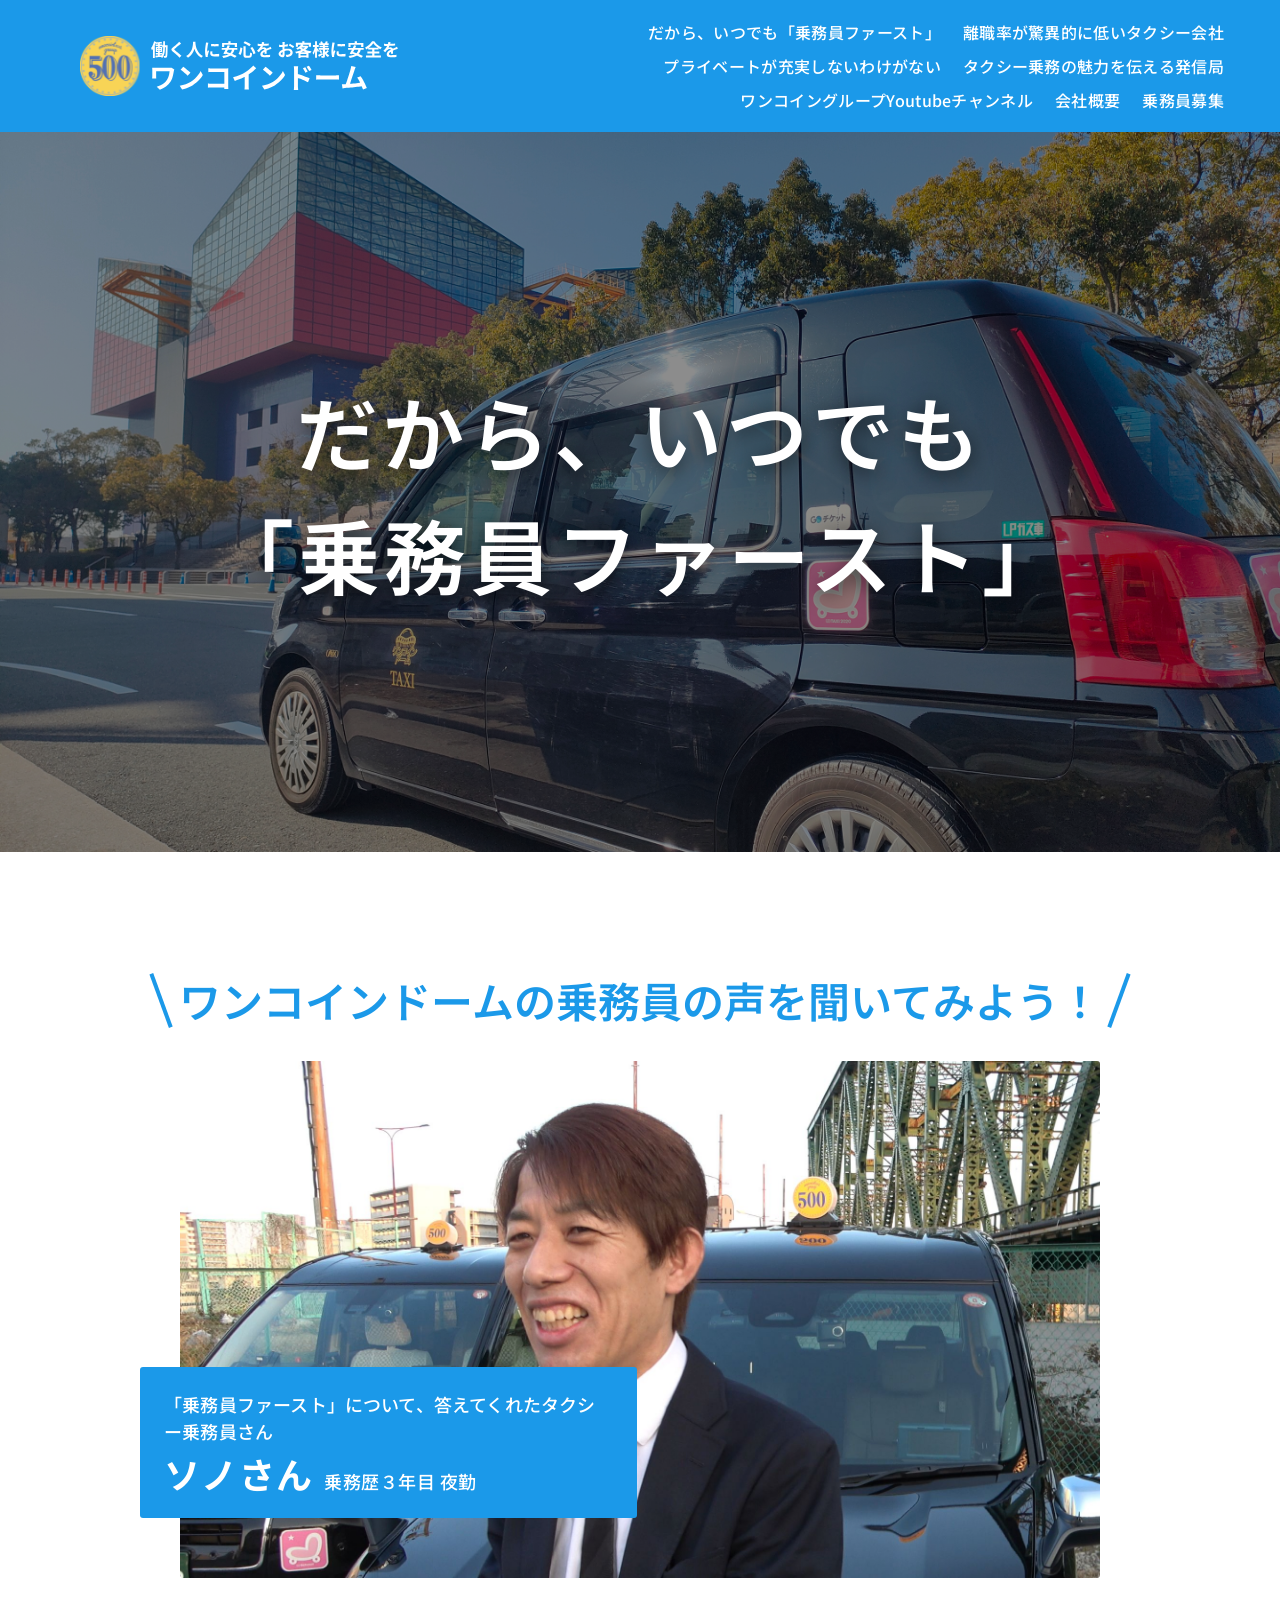
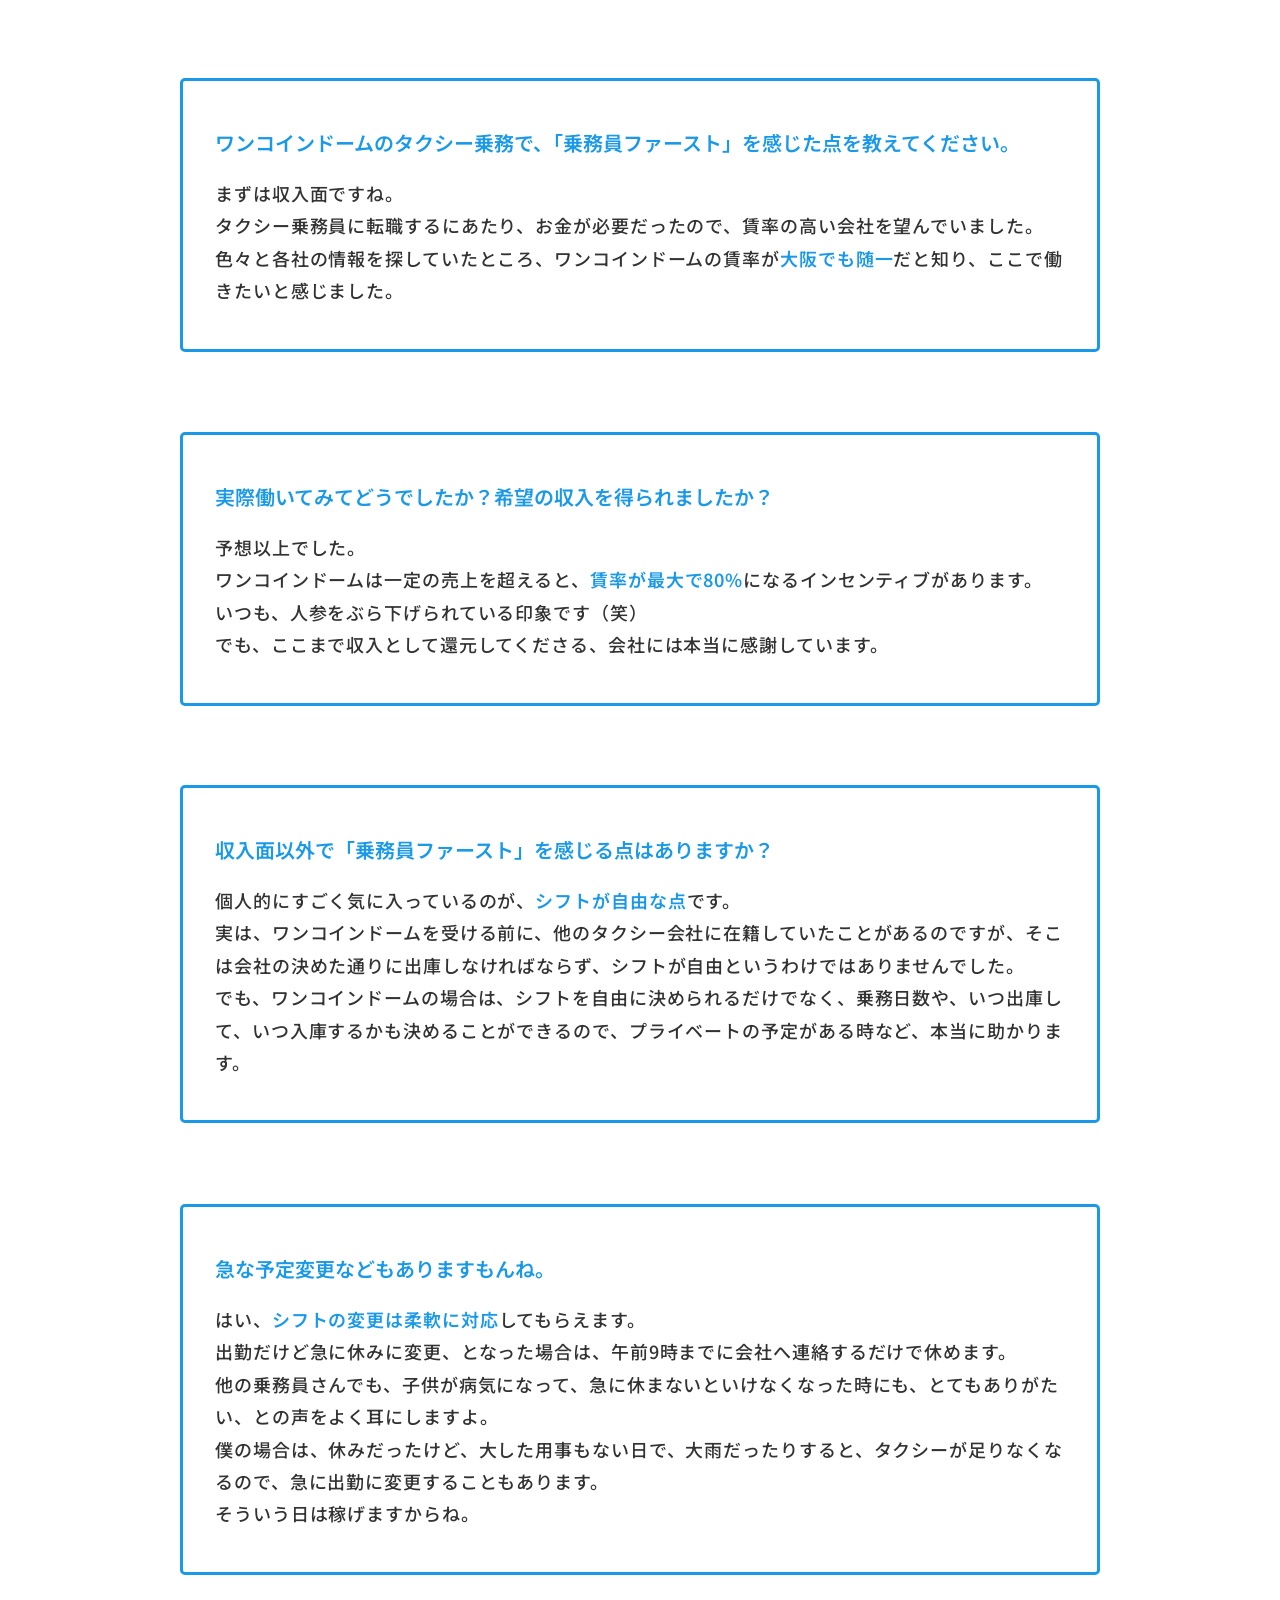
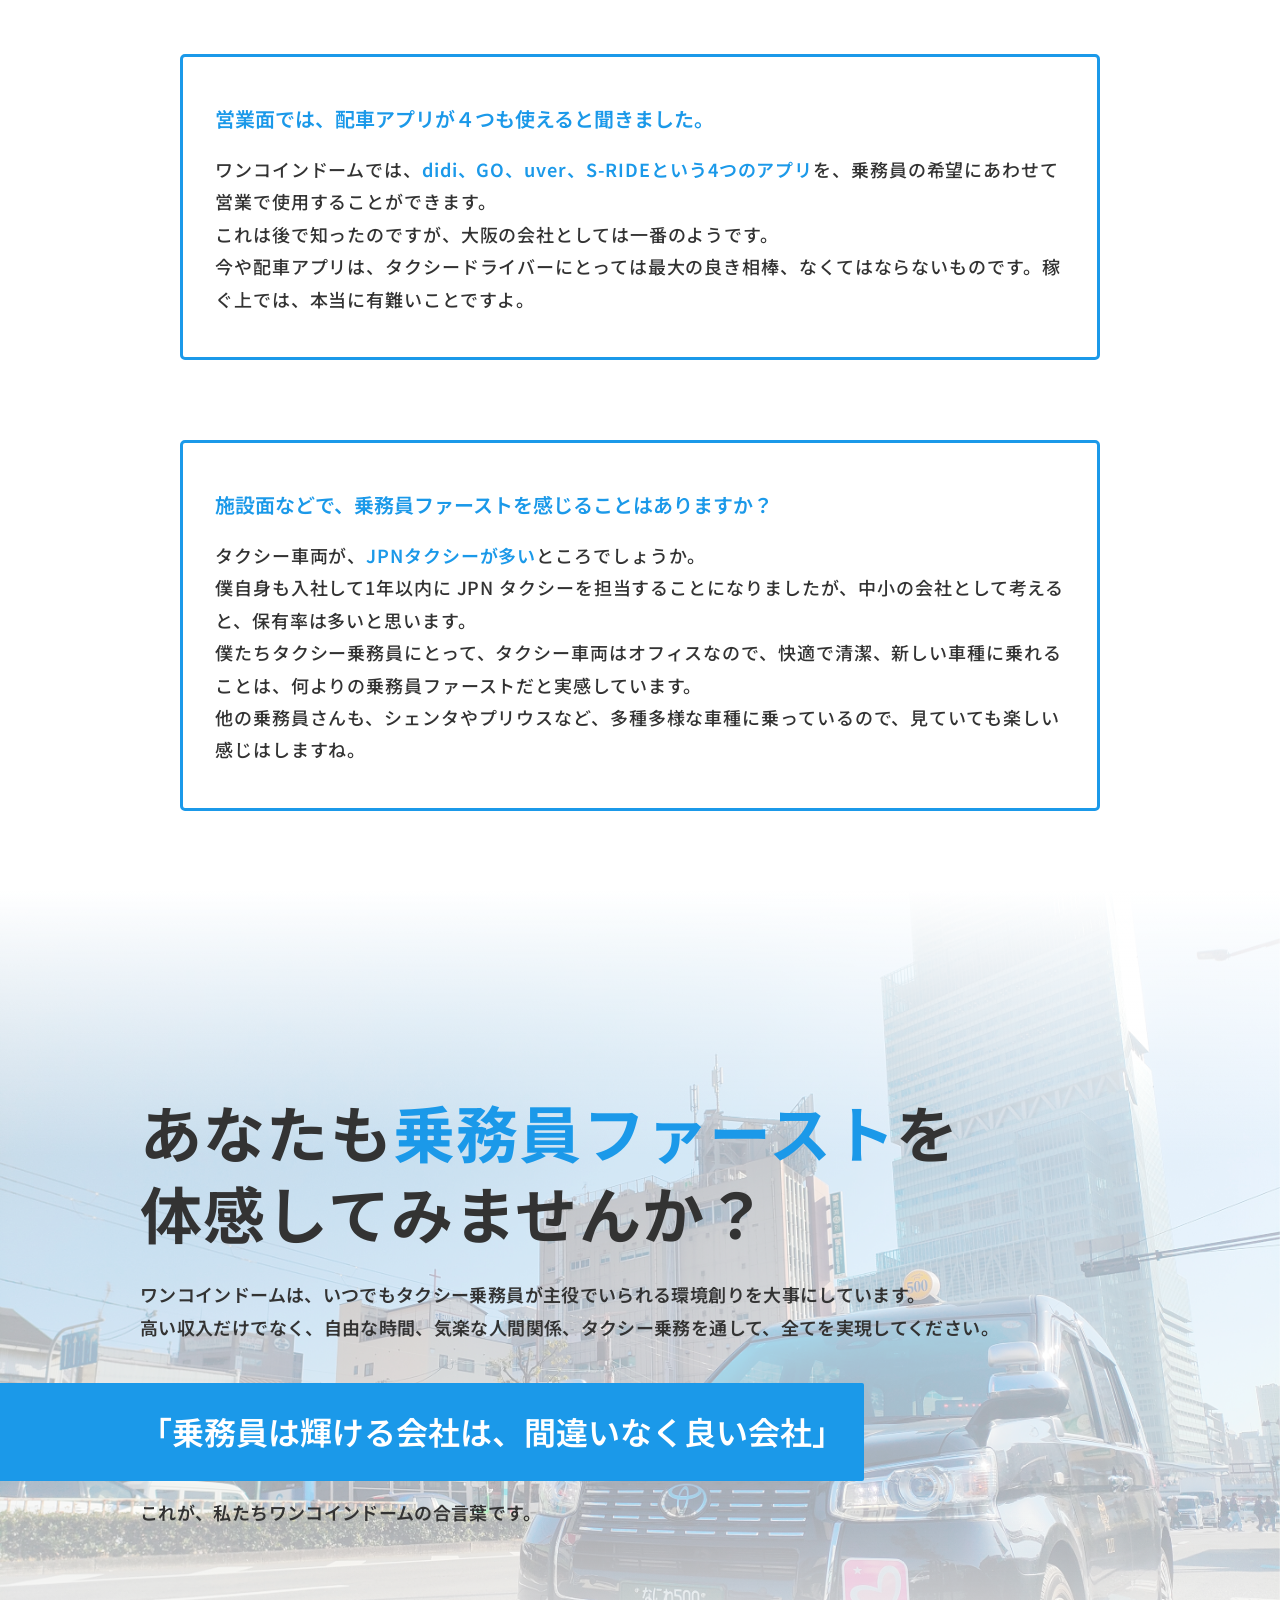
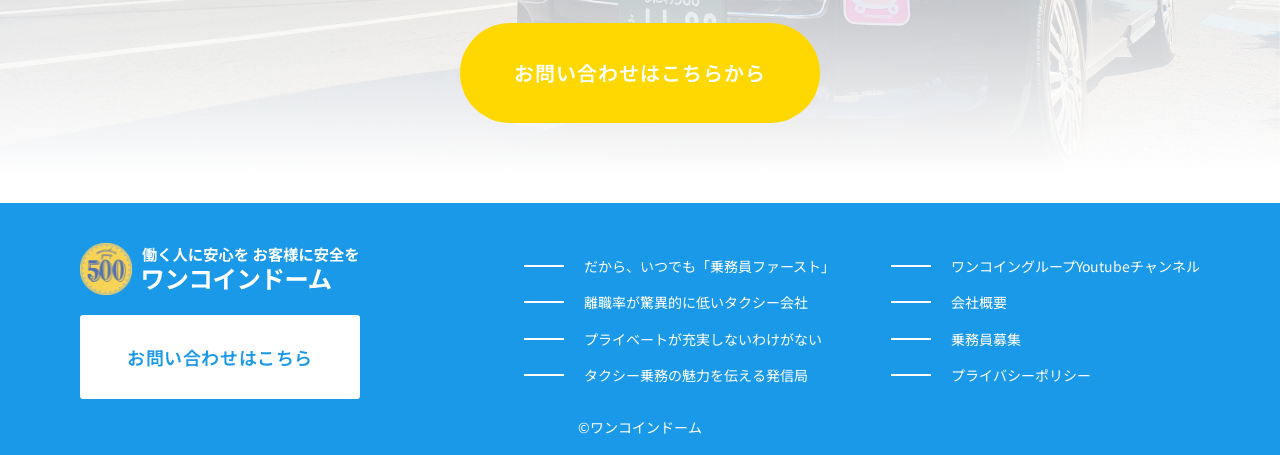
==== crewfirst.html @ e656dd5d "init" ====
<!DOCTYPE html>
<html lang="ja">

<head>
    <meta charset="UTF-8">
    <meta name="viewport" content="width=device-width, initial-scale=1.0, viewport-fit=cover">
    <!-- 説明文（SEO） -->
    <meta name="description" content="ワンコインドームで働くタクシー乗務員のリアルな声を紹介。収入、シフトの自由度、配車アプリ、車両環境など『乗務員ファースト』を実感した体験談を掲載しています。">
    <!-- SNS共有用 meta -->
    <meta property="og:site_name" content="ワンコインドーム株式会社">
    <meta property="og:type" content="website">
    <meta property="og:title" content="だから、いつでも乗務員ファースト｜タクシー乗務員の声｜ワンコインドーム">
    <meta property="og:description" content="ワンコインドームで働くタクシー乗務員のリアルな声を紹介。収入、シフト、配車アプリ、車両環境などの体験談を掲載。">
    <meta property="og:url" content="https://www.onecoin-dome.co.jp/crewfirst/">
    <meta property="og:image" content="https://www.onecoin-dome.co.jp/ogp/crewfirst.jpg">
    <meta property="og:image:width" content="1200">
    <meta property="og:image:height" content="630">
    <meta property="og:locale" content="ja_JP">
    <!-- Twitter -->
    <meta name="twitter:card" content="summary_large_image">
    <meta name="twitter:title" content="だから、いつでも乗務員ファースト｜タクシー乗務員の声｜ワンコインドーム">
    <meta name="twitter:description" content="ワンコインドームで働くタクシー乗務員のリアルな声を紹介。収入、シフト、配車アプリ、車両環境などの体験談を掲載。">
    <meta name="twitter:image" content="https://www.onecoin-dome.co.jp/ogp/crewfirst.jpg">
    <!-- アドレスバー -->
    <meta name="theme-color" content="#1B99E9">
    <!-- タイトル -->
    <title>だから、いつでも乗務員ファースト｜タクシー乗務員の声｜ワンコインドーム</title>
    <!-- 正規URL -->
    <link rel="canonical" href="https://www.onecoin-dome.co.jp/crewfirst/">
    <!-- Googleフォント -->
    <link rel="preconnect" href="https://fonts.googleapis.com">
    <link rel="preconnect" href="https://fonts.gstatic.com" crossorigin>
    <link href="https://fonts.googleapis.com/css2?family=Noto+Sans+JP:wght@100..900&display=swap" rel="stylesheet">
    <!-- favicon -->
    <link rel="icon" href="/favicon.ico" sizes="any">
    <link rel="icon" type="image/png" sizes="32x32" href="/img/icon/favicon-32x32.png">
    <link rel="icon" type="image/png" sizes="16x16" href="/img/icon/favicon-16x16.png">
    <!-- Apple -->
    <link rel="apple-touch-icon" sizes="180x180" href="/img/icon/apple-touch-icon.png">
    <!-- CSS -->
    <link rel="stylesheet" href="css/destyle.min.css">
    <link rel="stylesheet" href="css/common.css">
    <link rel="stylesheet" href="css/menu.css">
    <link rel="stylesheet" href="css/header.css">
    <link rel="stylesheet" href="css/header_pc.css">
    <link rel="stylesheet" href="css/footer.css">
    <link rel="stylesheet" href="css/footer_pc.css">
    <link rel="stylesheet" href="css/crew_bg.css">
    <link rel="stylesheet" href="css/interview.css">
    <link rel="stylesheet" href="css/interview_pc.css">
</head>

<body>
    <header>
        <div id="header-top">
            <a href="index.html" class="header__brand">
                <img src="img/1coin_logo.svg" alt="ワンコインドーム">
            </a>
            <div class="openbtn"><span></span><span></span><span></span></div>
            <nav id="g-nav" aria-label="グローバルナビゲーション">
                <div id="g-nav-list">
                    <ul>
                        <li><a href="crewfirst.html">だから、いつでも「乗務員ファースト」</a></li>
                        <li><a href="strength.html">離職率が驚異的に低いタクシー会社</a></li>
                        <li><a href="workstyle.html">プライベートが充実しないわけがない</a></li>
                        <li><a href="media.html">タクシー乗務の魅力を伝える発信局</a></li>
                        <li><a href="https://www.youtube.com/@onecointaxi500">ワンコイングループYoutubeチャンネル</a></li>
                        <li><a href="https://1cointaxi.com/company">会社概要</a></li>
                        <li><a href="https://1cointaxi.com/contact">乗務員募集</a></li>
                    </ul>
                </div>
            </nav>
        </div>
    </header>
    <main>
        <div class="hero">
            <h1>だから、いつでも<br>「乗務員ファースト」</h1>
        </div>
        <section class="voice">
            <div class="voice_inner js-reveal-title">
                <h2 class="voice_title">ワンコインドームの乗務員の声を聞いてみよう！</h2>
            </div>
            <div class="voice_card js-reveal-card">
                <div class="voice_image">
                    <img src="img/interview/voice_crewfirst.jpg" alt="ワンコインドームで働くタクシー乗務員のインタビュー写真">
                    <div class="voice_profile">
                        <p class="voice_profile_lead">「乗務員ファースト」について、答えてくれたタクシー乗務員さん</p>
                        <p class="voice_profile_name">
                            <strong>ソノさん</strong>
                            <span>乗務歴３年目 夜勤</span>
                        </p>
                    </div>
                </div>
            </div>
        </section>
        <section class="voice_qa js-stagger">
            <article class="voice_qa_item">
                <h3 class="voice_qa_question">ワンコインドームのタクシー乗務で、「乗務員ファースト」を感じた点を教えてください。</h3>
                <p>まずは収入面ですね。<br>
                    タクシー乗務員に転職するにあたり、お金が必要だったので、賃率の高い会社を望んでいました。<br>
                    色々と各社の情報を探していたところ、ワンコインドームの賃率が<span>大阪でも随一</span>だと知り、ここで働きたいと感じました。</p>
            </article>
            <article class="voice_qa_item">
                <h3 class="voice_qa_question">実際働いてみてどうでしたか？希望の収入を得られましたか？</h3>
                <p>予想以上でした。<br>
                    ワンコインドームは一定の売上を超えると、<span>賃率が最大で80%</span>になるインセンティブがあります。<br>
                    いつも、人参をぶら下げられている印象です（笑）<br>
                    でも、ここまで収入として還元してくださる、会社には本当に感謝しています。</p>
            </article>
            <article class="voice_qa_item">
                <h3 class="voice_qa_question">収入面以外で「乗務員ファースト」を感じる点はありますか？</h3>
                <p>個人的にすごく気に入っているのが、<span>シフトが自由な点</span>です。<br>
                    実は、ワンコインドームを受ける前に、他のタクシー会社に在籍していたことがあるのですが、そこは会社の決めた通りに出庫しなければならず、シフトが自由というわけではありませんでした。<br>
                    でも、ワンコインドームの場合は、シフトを自由に決められるだけでなく、乗務日数や、いつ出庫して、いつ入庫するかも決めることができるので、プライベートの予定がある時など、本当に助かります。</p>
            </article>
            <article class="voice_qa_item">
                <h3 class="voice_qa_question">急な予定変更などもありますもんね。</h3>
                <p>はい、<span>シフトの変更は柔軟に対応</span>してもらえます。<br>
                    出勤だけど急に休みに変更、となった場合は、午前9時までに会社へ連絡するだけで休めます。<br>
                    他の乗務員さんでも、子供が病気になって、急に休まないといけなくなった時にも、とてもありがたい、との声をよく耳にしますよ。<br>
                    僕の場合は、休みだったけど、大した用事もない日で、大雨だったりすると、タクシーが足りなくなるので、急に出勤に変更することもあります。<br>
                    そういう日は稼げますからね。</p>
            </article>
            <article class="voice_qa_item">
                <h3 class="voice_qa_question">営業面では、配車アプリが４つも使えると聞きました。</h3>
                <p>ワンコインドームでは、<span>didi、GO、uver、S-RIDEという4つのアプリ</span>を、乗務員の希望にあわせて営業で使用することができます。<br>
                    これは後で知ったのですが、大阪の会社としては一番のようです。<br>
                    今や配車アプリは、タクシードライバーにとっては最大の良き相棒、なくてはならないものです。稼ぐ上では、本当に有難いことですよ。</p>
            </article>
            <article class="voice_qa_item">
                <h3 class="voice_qa_question">施設面などで、乗務員ファーストを感じることはありますか？</h3>
                <p>タクシー車両が、<span>JPNタクシーが多い</span>ところでしょうか。<br>
                    僕自身も入社して1年以内に JPN タクシーを担当することになりましたが、中小の会社として考えると、保有率は多いと思います。<br>
                    僕たちタクシー乗務員にとって、タクシー車両はオフィスなので、快適で清潔、新しい車種に乗れることは、何よりの乗務員ファーストだと実感しています。<br>
                    他の乗務員さんも、シェンタやプリウスなど、多種多様な車種に乗っているので、見ていても楽しい感じはしますね。</p>
            </article>
        </section>
        <section class="cta js-cta">
            <div class="cta_inner">
                <h2 class="cta_kicker js-cta-kicker">
                    あなたも<span>乗務員ファースト</span>を<br>
                    体感してみませんか？</h2>
                <p class="cta_text js-cta-text">
                    ワンコインドームは、いつでもタクシー乗務員が主役でいられる環境創りを大事にしています。<br>
                    高い収入だけでなく、自由な時間、気楽な人間関係、タクシー乗務を通して、全てを実現してください。
                </p>
                <p class="cta_bar js-cta-bar">
                    <span>「乗務員は輝ける会社は、間違いなく良い会社」</span>
                </p>
                <p class="cta_note js-cta-note">
                    これが、私たちワンコインドームの合言葉です。
                </p>
                <div class="cta_btn-wrap js-cta-btn">
                    <a class="btn btn--primary" href="https://1cointaxi.com/contact/">お問い合わせはこちらから</a>
                </div>
            </div>
        </section>
    </main>
    <footer class="footer">
        <div class="footer_inner">
            <div class="footer_left">
                <a href="index.html" class="footer__brand">
                    <img src="img/1coin_logo.svg" alt="ワンコインドーム">
                </a>
                <a class="footer_btn" href="https://1cointaxi.com/contact">お問い合わせはこちら</a>
            </div>
            <nav class="footer_nav" aria-label="フッターナビゲーション">
                <ul class="footer_list_1">
                    <li><a href="crewfirst.html">だから、いつでも「乗務員ファースト」</a></li>
                    <li><a href="strength.html">離職率が驚異的に低いタクシー会社</a></li>
                    <li><a href="workstyle.html">プライベートが充実しないわけがない</a></li>
                    <li><a href="media.html">タクシー乗務の魅力を伝える発信局</a></li>
                </ul>
                <ul class="footer_list_2">
                    <li><a href="https://www.youtube.com/@onecointaxi500">ワンコイングループYoutubeチャンネル</a></li>
                    <li><a href="https://1cointaxi.com/company">会社概要</a></li>
                    <li><a href="https://1cointaxi.com/contact">乗務員募集</a></li>
                    <li><a href="https://1cointaxi.com/privacy-policy">プライバシーポリシー</a></li>
                </ul>
            </nav>
        </div>
        <p class="footer_bottom">©ワンコインドーム</p>
    </footer>
    <!-- jQuery -->
    <script src="https://code.jquery.com/jquery-3.7.1.min.js" crossorigin="anonymous"></script>
    <!-- カスタムjs -->
    <script src="js/common.js"></script>
    <script src="js/event.js"></script>
    <!-- FAQ 構造化データ -->
    <script type="application/ld+json">
    {
    "@context": "https://schema.org",
    "@type": "FAQPage",
    "mainEntity": [
        {
        "@type": "Question",
        "name": "ワンコインドームのタクシー乗務で、「乗務員ファースト」を感じた点を教えてください。",
        "acceptedAnswer": {
            "@type": "Answer",
            "text": "まずは収入面ですね。\nタクシー乗務員に転職するにあたり、お金が必要だったので、賃率の高い会社を望んでいました。\n色々と各社の情報を探していたところ、ワンコインドームの賃率が大阪でも随一だと知り、ここで働きたいと感じました。"
        }
        },
        {
        "@type": "Question",
        "name": "実際働いてみてどうでしたか？希望の収入を得られましたか？",
        "acceptedAnswer": {
            "@type": "Answer",
            "text": "予想以上でした。\nワンコインドームは一定の売上を超えると、賃率が最大で80%になるインセンティブがあります。\nいつも、人参をぶら下げられている印象です（笑）。\nでも、ここまで収入として還元してくださる、会社には本当に感謝しています。"
        }
        },
        {
        "@type": "Question",
        "name": "収入面以外で「乗務員ファースト」を感じる点はありますか？",
        "acceptedAnswer": {
            "@type": "Answer",
            "text": "個人的にすごく気に入っているのが、シフトが自由な点です。\n実は、ワンコインドームを受ける前に、他のタクシー会社も面接を受けようと思ったのですが、そこはシフトが自由に決められず、会社の決めた通りの乗務をしなければなりませんでした。\nでも、ワンコインドームの場合は、シフトを自由に決められるだけでなく、乗務日数や、いつ出庫して、いつ入庫するかも決めることができるので、プライベートの予定がある時など、本当に助かります。"
        }
        },
        {
        "@type": "Question",
        "name": "急な予定変更などもありますもんね。",
        "acceptedAnswer": {
            "@type": "Answer",
            "text": "はい、シフトの変更は柔軟に対応してもらえます。\n出勤だけど急に休みに変更、となった場合は、午前9時までに会社へ連絡するだけで休めます。\n他の乗務員さんでも、子供が病気になって急に休まないといけなくなった時にも、とてもありがたい、との声をよく耳にしますよ。\n僕の場合は、休みだったけど大した用事もない日で、大雨だったりすると、タクシーが足りなくなるので、急に出勤に変更することもあります。\nそういう日は稼げますからね。"
        }
        },
        {
        "@type": "Question",
        "name": "営業面では、配車アプリが４つも使えると聞きました。",
        "acceptedAnswer": {
            "@type": "Answer",
            "text": "ワンコインドームでは、didi、GO、Uber、S-RIDEという4つのアプリを、乗務員の希望にあわせて営業で使用することができます。\nこれは後で知ったのですが、大阪の会社としては一番のようです。\n今や配車アプリは、タクシードライバーにとっては最大の良き相棒で、なくてはならないものです。\n稼ぐ上では、本当に有難いことですよ。"
        }
        },
        {
        "@type": "Question",
        "name": "施設面などで、乗務員ファーストを感じることはありますか？",
        "acceptedAnswer": {
            "@type": "Answer",
            "text": "タクシー車両が、JPNタクシーが多いところでしょうか。\n僕自身も入社して1年以内にJPNタクシーを担当することになりましたが、中小の会社として考えると、保有率は多いと思います。\n僕たちタクシー乗務員にとって、タクシー車両はオフィスなので、快適で清潔、新しい車種に乗れることは、何よりの乗務員ファーストだと実感しています。\n他の乗務員さんも、シエンタやプリウスなど、多種多様な車種に乗っているので、見ていても楽しい感じはしますね。"
        }
        }
    ]
    }
    </script>
</body>

</html>
---- css/destyle.min.css ----
/*! destyle.css v4.0.1 | MIT License | https://github.com/nicolas-cusan/destyle.min.css */
*,::before,::after{box-sizing:border-box;border-style:solid;border-width:0;min-width:0}html{line-height:1.15;-webkit-text-size-adjust:100%;-webkit-tap-highlight-color:transparent}body{margin:0}main{display:block}p,table,blockquote,address,pre,iframe,form,figure,dl{margin:0}h1,h2,h3,h4,h5,h6{font-size:inherit;font-weight:inherit;margin:0}ul,ol{margin:0;padding:0;list-style:none}dt{font-weight:700}dd{margin-left:0}hr{box-sizing:content-box;height:0;overflow:visible;border-top-width:1px;margin:0;clear:both;color:inherit}pre{font-family:monospace,monospace;font-size:inherit}address{font-style:inherit}a{background-color:transparent;text-decoration:none;color:inherit}abbr[title]{text-decoration:underline dotted}b,strong{font-weight:bolder}code,kbd,samp{font-family:monospace,monospace;font-size:inherit}small{font-size:80%}sub,sup{font-size:75%;line-height:0;position:relative;vertical-align:baseline}sub{bottom:-.25em}sup{top:-.5em}svg,img,embed,object,iframe{vertical-align:bottom}button,input,optgroup,select,textarea{-webkit-appearance:none;appearance:none;vertical-align:middle;color:inherit;font:inherit;background:transparent;padding:0;margin:0;border-radius:0;text-align:inherit;text-transform:inherit}button,[type="button"],[type="reset"],[type="submit"]{cursor:pointer}button:disabled,[type="button"]:disabled,[type="reset"]:disabled,[type="submit"]:disabled{cursor:default}:-moz-focusring{outline:auto}select:disabled{opacity:inherit}option{padding:0}fieldset{margin:0;padding:0;min-width:0}legend{padding:0}progress{vertical-align:baseline}textarea{overflow:auto}[type="number"]::-webkit-inner-spin-button,[type="number"]::-webkit-outer-spin-button{height:auto}[type="search"]{outline-offset:-2px}[type="search"]::-webkit-search-decoration{-webkit-appearance:none}::-webkit-file-upload-button{-webkit-appearance:button;font:inherit}[type="number"]{-moz-appearance:textfield}label[for]{cursor:pointer}details{display:block}summary{display:list-item}[contenteditable]:focus{outline:auto}table{border-color:inherit;border-collapse:collapse}caption{text-align:left}td,th{vertical-align:top;padding:0}th{text-align:left;font-weight:700}
---- css/common.css ----
html,body{font-size:62.5%;font-family:"Noto Sans JP",sans-serif;overflow-x:clip}:root{--header-h: 80px}body{padding-top:var(--header-h)}img{width:100%;max-width:100%;height:auto}.visuallyhidden{position:absolute;clip:rect(1px, 1px, 1px, 1px);-webkit-clip-path:inset(0px 0px 99.9% 99.9%);clip-path:inset(0px 0px 99.9% 99.9%);overflow:hidden;height:1px;width:1px;padding:0;border:0}
---- css/menu.css ----
html,body{font-size:62.5%;font-family:"Noto Sans JP",sans-serif;overflow-x:clip}:root{--header-h: 80px}body{padding-top:var(--header-h)}img{width:100%;max-width:100%;height:auto}.visuallyhidden{position:absolute;clip:rect(1px, 1px, 1px, 1px);-webkit-clip-path:inset(0px 0px 99.9% 99.9%);clip-path:inset(0px 0px 99.9% 99.9%);overflow:hidden;height:1px;width:1px;padding:0;border:0}@media(max-width: 767px){#g-nav{position:fixed;z-index:2000;top:0;right:0;width:100%;height:100vh;background:#1b99e9;transform:translateX(120%);transition:transform .6s ease;overflow-x:hidden}#g-nav.panelactive{transform:translateX(0)}#g-nav.panelactive #g-nav-list{position:fixed;z-index:999;width:100%;height:100vh;overflow:auto;-webkit-overflow-scrolling:touch}#g-nav ul{width:100%;position:absolute;z-index:999;top:50%;left:50%;transform:translate(-50%, -50%)}#g-nav li{list-style:none;text-align:left}#g-nav li a{color:#fff;text-decoration:none;padding:24px;display:block;letter-spacing:.1em;font-weight:600;font-size:16px;white-space:normal;overflow-wrap:anywhere;word-break:break-word}.openbtn{position:fixed;z-index:9999;right:10px;cursor:pointer;width:50px;height:50px}.openbtn span{display:inline-block;transition:all .4s;position:absolute;left:12px;height:2px;background-color:#fff;width:60%}.openbtn span:nth-of-type(1){top:15px}.openbtn span:nth-of-type(2){top:25px}.openbtn span:nth-of-type(3){top:35px}.openbtn.active span:nth-of-type(1){top:18px;left:12px;transform:translateY(6px) rotate(-45deg);width:60%}.openbtn.active span:nth-of-type(2){opacity:0}.openbtn.active span:nth-of-type(3){top:30px;left:12px;transform:translateY(-6px) rotate(45deg);width:60%}}
---- css/header.css ----
html,body{font-size:62.5%;font-family:"Noto Sans JP",sans-serif;overflow-x:clip}:root{--header-h: 80px}body{padding-top:var(--header-h)}img{width:100%;max-width:100%;height:auto}.visuallyhidden{position:absolute;clip:rect(1px, 1px, 1px, 1px);-webkit-clip-path:inset(0px 0px 99.9% 99.9%);clip-path:inset(0px 0px 99.9% 99.9%);overflow:hidden;height:1px;width:1px;padding:0;border:0}header{position:fixed;inset:0 0 auto 0;z-index:1000;background:#1b99e9}header::before{content:none}header #header-top{position:relative;z-index:1;display:flex;align-items:center;justify-content:space-between;padding:10px 12px;opacity:1;transform:none;animation:none}header .header__brand{display:flex;align-items:center;text-decoration:none}header .header__brand img{max-width:260px;height:auto}
---- css/header_pc.css ----
html,body{font-size:62.5%;font-family:"Noto Sans JP",sans-serif;overflow-x:clip}:root{--header-h: 80px}body{padding-top:var(--header-h)}img{width:100%;max-width:100%;height:auto}.visuallyhidden{position:absolute;clip:rect(1px, 1px, 1px, 1px);-webkit-clip-path:inset(0px 0px 99.9% 99.9%);clip-path:inset(0px 0px 99.9% 99.9%);overflow:hidden;height:1px;width:1px;padding:0;border:0}@media(min-width: 768px){header{position:fixed;inset:0 0 auto 0;z-index:1000;background:rgba(0,0,0,0);overflow:hidden}header::before{content:"";position:absolute;inset:0;background:#1b99e9;transform:scaleX(0);transform-origin:left;animation:header-wipe .8s cubic-bezier(0.22, 1, 0.36, 1) forwards;z-index:0}header #header-top{position:relative;z-index:1;max-width:1440px;margin:0 auto;padding:20px 80px;display:flex;align-items:center;gap:24px;opacity:0;transform:translateY(-10px);animation:header-items .55s ease-out forwards;animation-delay:.35s}header .header__brand{flex:1 0 30%;display:block;transition:opacity .3s ease}header .header__brand img{max-width:320px;width:100%;height:auto}header .header__brand:hover{opacity:.5}header .openbtn{display:none}header #g-nav{flex:1 0 70%;position:static;width:auto;height:auto;inset:auto;transform:none;background:rgba(0,0,0,0);transition:none;z-index:auto}header #g-nav.panelactive{right:auto}header #g-nav.panelactive #g-nav-list{position:static;width:auto;height:auto;overflow:visible}header #g-nav-list{width:100%}header #g-nav-list ul{position:static;display:flex;justify-content:flex-end;flex-wrap:wrap;gap:10px 22px;max-width:920px;margin-left:auto}header #g-nav li{text-align:left}header #g-nav li a{display:inline-block;padding:0;color:#fff;font-weight:500;font-size:16px;line-height:1.5;letter-spacing:.02em;white-space:nowrap;transition:opacity .4s ease,transform .4s ease}header #g-nav li a:hover{opacity:.7;transform:translateY(-2px)}@keyframes header-wipe{to{transform:scaleX(1)}}@keyframes header-items{to{opacity:1;transform:translateY(0)}}}
---- css/footer.css ----
html,body{font-size:62.5%;font-family:"Noto Sans JP",sans-serif;overflow-x:clip}:root{--header-h: 80px}body{padding-top:var(--header-h)}img{width:100%;max-width:100%;height:auto}.visuallyhidden{position:absolute;clip:rect(1px, 1px, 1px, 1px);-webkit-clip-path:inset(0px 0px 99.9% 99.9%);clip-path:inset(0px 0px 99.9% 99.9%);overflow:hidden;height:1px;width:1px;padding:0;border:0}.footer{background:#1b99e9;color:#fff;padding-top:4rem}.footer .footer_inner{margin:0 auto;padding:0 40px}.footer .footer_inner .footer_left .footer__brand{display:block;margin-bottom:20px}.footer .footer_inner .footer_left .footer__brand img{display:block;width:100%;height:auto}.footer .footer_inner .footer_left .footer_btn{display:inline-block;width:100%;border-radius:3px;padding:3rem 0;font-size:16px;font-weight:600;text-align:center;letter-spacing:.03em;color:#1b99e9;background-color:#fff;position:relative;transition:color .5s ease}.footer .footer_inner .footer_nav{display:none}.footer .footer_bottom{padding:2rem 0;font-size:12px;text-align:center}
---- css/footer_pc.css ----
html,body{font-size:62.5%;font-family:"Noto Sans JP",sans-serif;overflow-x:clip}:root{--header-h: 80px}body{padding-top:var(--header-h)}img{width:100%;max-width:100%;height:auto}.visuallyhidden{position:absolute;clip:rect(1px, 1px, 1px, 1px);-webkit-clip-path:inset(0px 0px 99.9% 99.9%);clip-path:inset(0px 0px 99.9% 99.9%);overflow:hidden;height:1px;width:1px;padding:0;border:0}@media(min-width: 768px){.footer{padding-top:40px}.footer .footer_inner{padding:0 80px;max-width:1440px;margin:0 auto;display:flex;align-items:center;justify-content:space-between}.footer .footer_inner .footer_left{flex:0 1 25%;justify-items:start}.footer .footer_inner .footer_left .footer__brand{margin-bottom:20px;display:flex;align-items:center;gap:8px;transition:opacity .3s ease}.footer .footer_inner .footer_left .footer__brand img{width:100%;height:auto}.footer .footer_inner .footer_left .footer__brand:hover{opacity:.5}.footer .footer_inner .footer_left .footer_btn{font-size:18px;border:2px solid #fff;transition:color .6s ease,background-color .6s ease,border-color .6s ease}.footer .footer_inner .footer_left .footer_btn:hover{color:#fff;background-color:#0082d4;border:2px solid #0082d4}.footer .footer_inner .footer_nav{max-width:700px;display:flex;align-items:center;justify-content:flex-end;flex:0 1 70%}.footer .footer_inner .footer_list_1 li,.footer .footer_inner .footer_list_2 li{width:100%}.footer .footer_inner .footer_list_1 li a,.footer .footer_inner .footer_list_2 li a{position:relative;padding-left:60px;color:#fff;font-size:14px;line-height:2.6;white-space:nowrap;transition:opacity .3s ease}.footer .footer_inner .footer_list_1 li a::before,.footer .footer_inner .footer_list_2 li a::before{content:"";position:absolute;left:0;top:50%;width:40px;height:2px;background:#fff;transform:translateY(-50%);transition:transform .35s ease}.footer .footer_inner .footer_list_1 li a:hover,.footer .footer_inner .footer_list_2 li a:hover{opacity:.6}.footer .footer_inner .footer_list_1 li a:hover::before,.footer .footer_inner .footer_list_2 li a:hover::before{transform:translate(6px, -50%);opacity:.6}.footer .footer_inner .footer_list_1{margin-right:8%}.footer .footer_bottom{font-size:14px}}
---- css/crew_bg.css ----
.hero::after{background:url("../img/interview/crew_top.jpg") center/cover no-repeat}.cta::before{background:url("../img/interview/cta_bg.jpg") center/cover no-repeat}
---- css/interview.css ----
html,body{font-size:62.5%;font-family:"Noto Sans JP",sans-serif;overflow-x:clip}:root{--header-h: 80px}body{padding-top:var(--header-h)}img{width:100%;max-width:100%;height:auto}.visuallyhidden{position:absolute;clip:rect(1px, 1px, 1px, 1px);-webkit-clip-path:inset(0px 0px 99.9% 99.9%);clip-path:inset(0px 0px 99.9% 99.9%);overflow:hidden;height:1px;width:1px;padding:0;border:0}.btn{display:inline-flex;align-items:center;justify-content:center;width:min(70vw,360px);height:72px;padding:0 32px;font-weight:600;font-size:1.6rem;letter-spacing:.03em;border-radius:999px;text-decoration:none;cursor:pointer}.btn--primary{background:#fed800;color:#fff}.hero{margin-bottom:5rem;position:relative;height:35vh;min-height:220px;overflow:hidden;display:flex;align-items:center;justify-content:center;text-align:center}.hero::after{content:"";position:absolute;inset:0;transform:scale(1.08);animation:hero-bg 6s ease-out forwards;z-index:0}.hero::before{content:"";position:absolute;inset:0;background:rgba(0,0,0,.45);z-index:1}.hero h1{position:relative;z-index:2;padding:0 12px;color:#fff;font-weight:600;font-size:32px;line-height:1.3;letter-spacing:.05em;text-shadow:0 4px 20px rgba(0,0,0,.6);opacity:0;transform:translateY(10px);animation:hero-title 1.8s cubic-bezier(0.22, 1, 0.36, 1) forwards;animation-delay:.6s}@keyframes hero-bg{to{transform:scale(1)}}@keyframes hero-title{to{opacity:1;transform:translateY(0)}}@keyframes heroFadeZoom{0%{opacity:0;transform:scale(1.05)}100%{opacity:1;transform:scale(1)}}.voice .voice_inner{margin-bottom:3.2rem;text-align:center}.voice .voice_inner .voice_title{position:relative;display:inline-flex;align-items:center;color:#1b99e9;font-weight:600;font-size:16px;line-height:1.35;white-space:nowrap}.voice .voice_inner .voice_title::before,.voice .voice_inner .voice_title::after{content:"";position:absolute;top:0;width:2px;height:100%;background:#1b99e9}.voice .voice_inner .voice_title::before{left:-6px;transform:rotate(-20deg)}.voice .voice_inner .voice_title::after{right:-6px;transform:rotate(20deg)}.voice .voice_card{margin-bottom:12rem;padding:0 2rem}.voice .voice_card .voice_image{position:relative}.voice .voice_card .voice_image img{width:100%;display:block;border-radius:3px}.voice .voice_card .voice_image .voice_profile{width:95%;position:absolute;left:-8px;bottom:-60px;padding:16px;background:#1b99e9;color:#fff;letter-spacing:.03em;border-radius:3px}.voice .voice_card .voice_image .voice_profile_lead{font-size:14px;font-weight:500;line-height:1.5;margin-bottom:.8rem}.voice .voice_card .voice_image .voice_profile_name{font-size:18px;font-weight:500;letter-spacing:.05em}.voice .voice_card .voice_image .voice_profile_name span{font-size:14px;font-weight:500;letter-spacing:.03em}.js-reveal-title{opacity:0;transform:translateY(30px);transition:opacity 1s ease-out,transform 1s cubic-bezier(0.25, 1, 0.5, 1)}.js-reveal-title.is-show{opacity:1;transform:translateY(0)}.js-reveal-card{opacity:0;transform:translateY(18px);transition:opacity .9s ease,transform .9s ease}.js-reveal-card.is-show{opacity:1;transform:translateY(0)}.js-reveal-card.is-show .voice_profile{opacity:1;transform:translateX(0)}.js-reveal-card .voice_profile{opacity:0;transform:translateX(-12px);transition:opacity .7s ease .45s,transform .7s ease .45s}.voice_qa{padding:0 1.4rem}.voice_qa .voice_qa_item{margin-bottom:6rem;padding:20px 18px;border:2px solid #1b99e9;border-radius:3px}.voice_qa .voice_qa_item .voice_qa_question{margin-bottom:1.4rem;font-size:16px;font-weight:600;line-height:1.6;color:#1b99e9}.voice_qa .voice_qa_item p{font-size:14px;font-weight:500;line-height:1.8;letter-spacing:.03em;color:#333}.voice_qa .voice_qa_item p span{color:#1b99e9;font-weight:600}.js-stagger .voice_qa_item{opacity:0;transform:translateY(18px);transition:opacity .3s ease,transform .3s ease;will-change:opacity,transform}.js-stagger .voice_qa_item.is-show{opacity:1;transform:translateY(0)}.cta{position:relative;margin:3rem 0;width:100%;padding:16rem 0 3rem 0;overflow:hidden}.cta::before{content:"";position:absolute;inset:0;opacity:0;transform:scale(1.03);z-index:0;pointer-events:none}.cta::after{content:"";position:absolute;inset:0;background:linear-gradient(rgba(255, 255, 255, 0.65), rgba(255, 255, 255, 0.65)),linear-gradient(to bottom, rgb(255, 255, 255) 0%, rgba(255, 255, 255, 0) 30%, rgba(255, 255, 255, 0) 70%, rgb(255, 255, 255) 100%);z-index:1;pointer-events:none}.cta .cta_inner{position:relative;z-index:2}.cta .cta_inner .cta_kicker{margin-bottom:1.4rem;font-size:22px;font-weight:700;line-height:1.5;letter-spacing:.02em;color:#333}.cta .cta_inner .cta_kicker span{color:#1b99e9}.cta .cta_inner .cta_text{font-size:14px;font-weight:600;line-height:1.8;letter-spacing:.02em;color:#333;margin-bottom:2.2rem}.cta .cta_inner .cta_bar{margin-bottom:2rem;display:inline-block;background:rgba(0,0,0,0);border-radius:0 2px 2px 0;font-weight:600;font-size:14px;line-height:1.8}.cta .cta_inner .cta_note{margin-bottom:4rem;font-size:14px;font-weight:600;letter-spacing:.02em;color:#333}.cta .cta_inner .cta_kicker,.cta .cta_inner .cta_text,.cta .cta_inner .cta_note{padding:0 16px}.cta .cta_inner .cta_btn-wrap{display:flex;justify-content:center}.cta .js-cta-kicker,.cta .js-cta-text,.cta .js-cta-note,.cta .js-cta-btn{opacity:0;transform:translateY(18px)}.cta .js-cta-bar{position:relative;display:inline-block;padding:16px 16px;overflow:hidden;border-radius:0 2px 2px 0}.cta .js-cta-bar span{position:relative;z-index:2;opacity:0;transform:translateY(6px);display:inline-block;color:#fff;white-space:nowrap}.cta .js-cta-bar::before{content:"";position:absolute;inset:0;background:#1b99e9;transform:scaleX(0);transform-origin:left;z-index:1}.cta.is-show::before{animation:ctaBgFade .9s ease-out forwards}.cta.is-show .js-cta-kicker{animation:ctaFadeUp .7s cubic-bezier(0.22, 1, 0.36, 1) forwards;animation-delay:.9s}.cta.is-show .js-cta-text{animation:ctaFadeUp .7s cubic-bezier(0.22, 1, 0.36, 1) forwards;animation-delay:1.15s}.cta.is-show .js-cta-bar::before{animation:ctaBarWipe .7s cubic-bezier(0.22, 1, 0.36, 1) forwards;animation-delay:1.45s}.cta.is-show .js-cta-bar span{animation:ctaFadeUp .55s cubic-bezier(0.22, 1, 0.36, 1) forwards;animation-delay:1.65s}.cta.is-show .js-cta-note{animation:ctaFadeUp .7s cubic-bezier(0.22, 1, 0.36, 1) forwards;animation-delay:1.95s}.cta.is-show .js-cta-btn{animation:ctaFadeUp .7s cubic-bezier(0.22, 1, 0.36, 1) forwards;animation-delay:2.2s}@keyframes ctaBgFade{from{opacity:0;transform:scale(1.03)}to{opacity:1;transform:scale(1)}}@keyframes ctaFadeUp{from{opacity:0;transform:translateY(18px)}to{opacity:1;transform:translateY(0)}}@keyframes ctaBarWipe{to{transform:scaleX(1)}}
---- css/interview_pc.css ----
html,body{font-size:62.5%;font-family:"Noto Sans JP",sans-serif;overflow-x:clip}:root{--header-h: 80px}body{padding-top:var(--header-h)}img{width:100%;max-width:100%;height:auto}.visuallyhidden{position:absolute;clip:rect(1px, 1px, 1px, 1px);-webkit-clip-path:inset(0px 0px 99.9% 99.9%);clip-path:inset(0px 0px 99.9% 99.9%);overflow:hidden;height:1px;width:1px;padding:0;border:0}@media(min-width: 768px){.btn{display:inline-flex;align-items:center;justify-content:center;width:min(55vw,360px);height:100px;padding:0 32px;font-weight:600;font-size:2rem;letter-spacing:.05em;border-radius:999px;text-decoration:none;cursor:pointer;transition:background-color .5s ease,transform .5s ease}.btn:hover{transform:translateY(-3px)}.hero{margin-bottom:12rem;height:80vh}.hero h1{font-size:82px;line-height:1.5}.voice .voice_inner .voice_title{font-size:42px}.voice .voice_inner .voice_title::before,.voice .voice_inner .voice_title::after{width:4px}.voice .voice_inner .voice_title::before{left:-20px}.voice .voice_inner .voice_title::after{right:-20px}.voice .voice_card{margin-bottom:10rem;padding:0 18rem}.voice .voice_card .voice_image img{width:100%;display:block;border-radius:3px}.voice .voice_card .voice_image .voice_profile{width:54%;left:-40px;bottom:60px;padding:24px}.voice .voice_card .voice_image .voice_profile_lead{font-size:18px}.voice .voice_card .voice_image .voice_profile_name{font-size:36px}.voice .voice_card .voice_image .voice_profile_name span{font-size:18px}.voice_qa{padding:0 18rem}.voice_qa .voice_qa_item{margin-bottom:8rem;padding:42px 32px;border:3px solid #1b99e9;border-radius:5px}.voice_qa .voice_qa_item .voice_qa_question{margin-bottom:1.4rem;font-size:20px;font-weight:600;line-height:2}.voice_qa .voice_qa_item p{font-size:18px;font-weight:500;line-height:1.8;letter-spacing:.05em}.voice_qa .voice_qa_item p span{font-weight:600}.cta{position:relative;margin:3rem 0;width:100%;padding:20rem 0 5rem 0}.cta .cta_inner .cta_kicker{margin-bottom:2.6rem;font-size:62px;font-weight:700;line-height:1.3;letter-spacing:.02em;color:#333}.cta .cta_inner .cta_kicker span{color:#1b99e9}.cta .cta_inner .cta_text{font-size:18px;font-weight:600;line-height:1.8;letter-spacing:.02em;color:#333;margin-bottom:4rem}.cta .cta_inner .cta_bar{margin-bottom:2rem;display:inline-block;background:rgba(0,0,0,0);border-radius:0 2px 2px 0;font-weight:600;font-size:32px;color:#fff;padding:0}.cta .cta_inner .js-cta-bar{padding:20px 20px 20px 14rem;border-radius:0 2px 2px 0}.cta .cta_inner .cta_note{margin-bottom:10rem;font-size:18px;font-weight:600;letter-spacing:.02em;color:#333}.cta .cta_inner .cta_kicker,.cta .cta_inner .cta_text,.cta .cta_inner .cta_note{padding:0 14rem}}
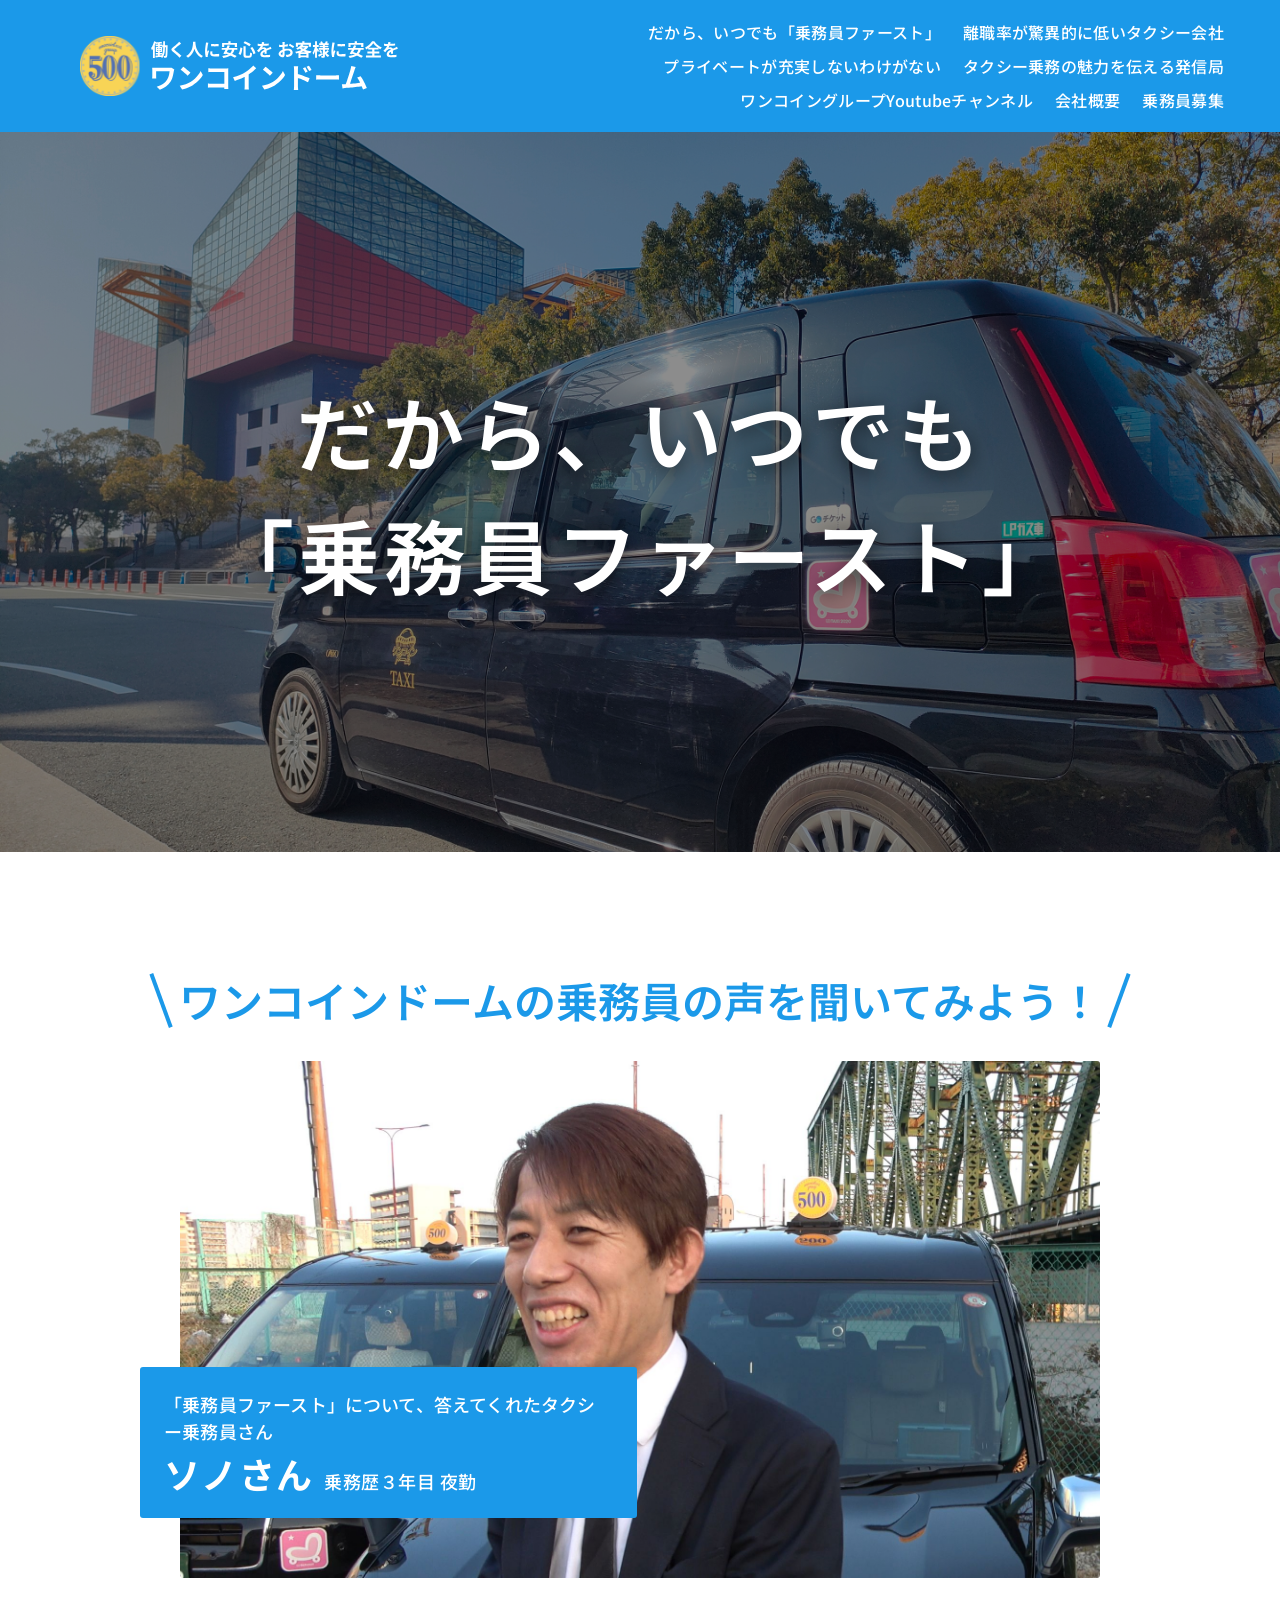
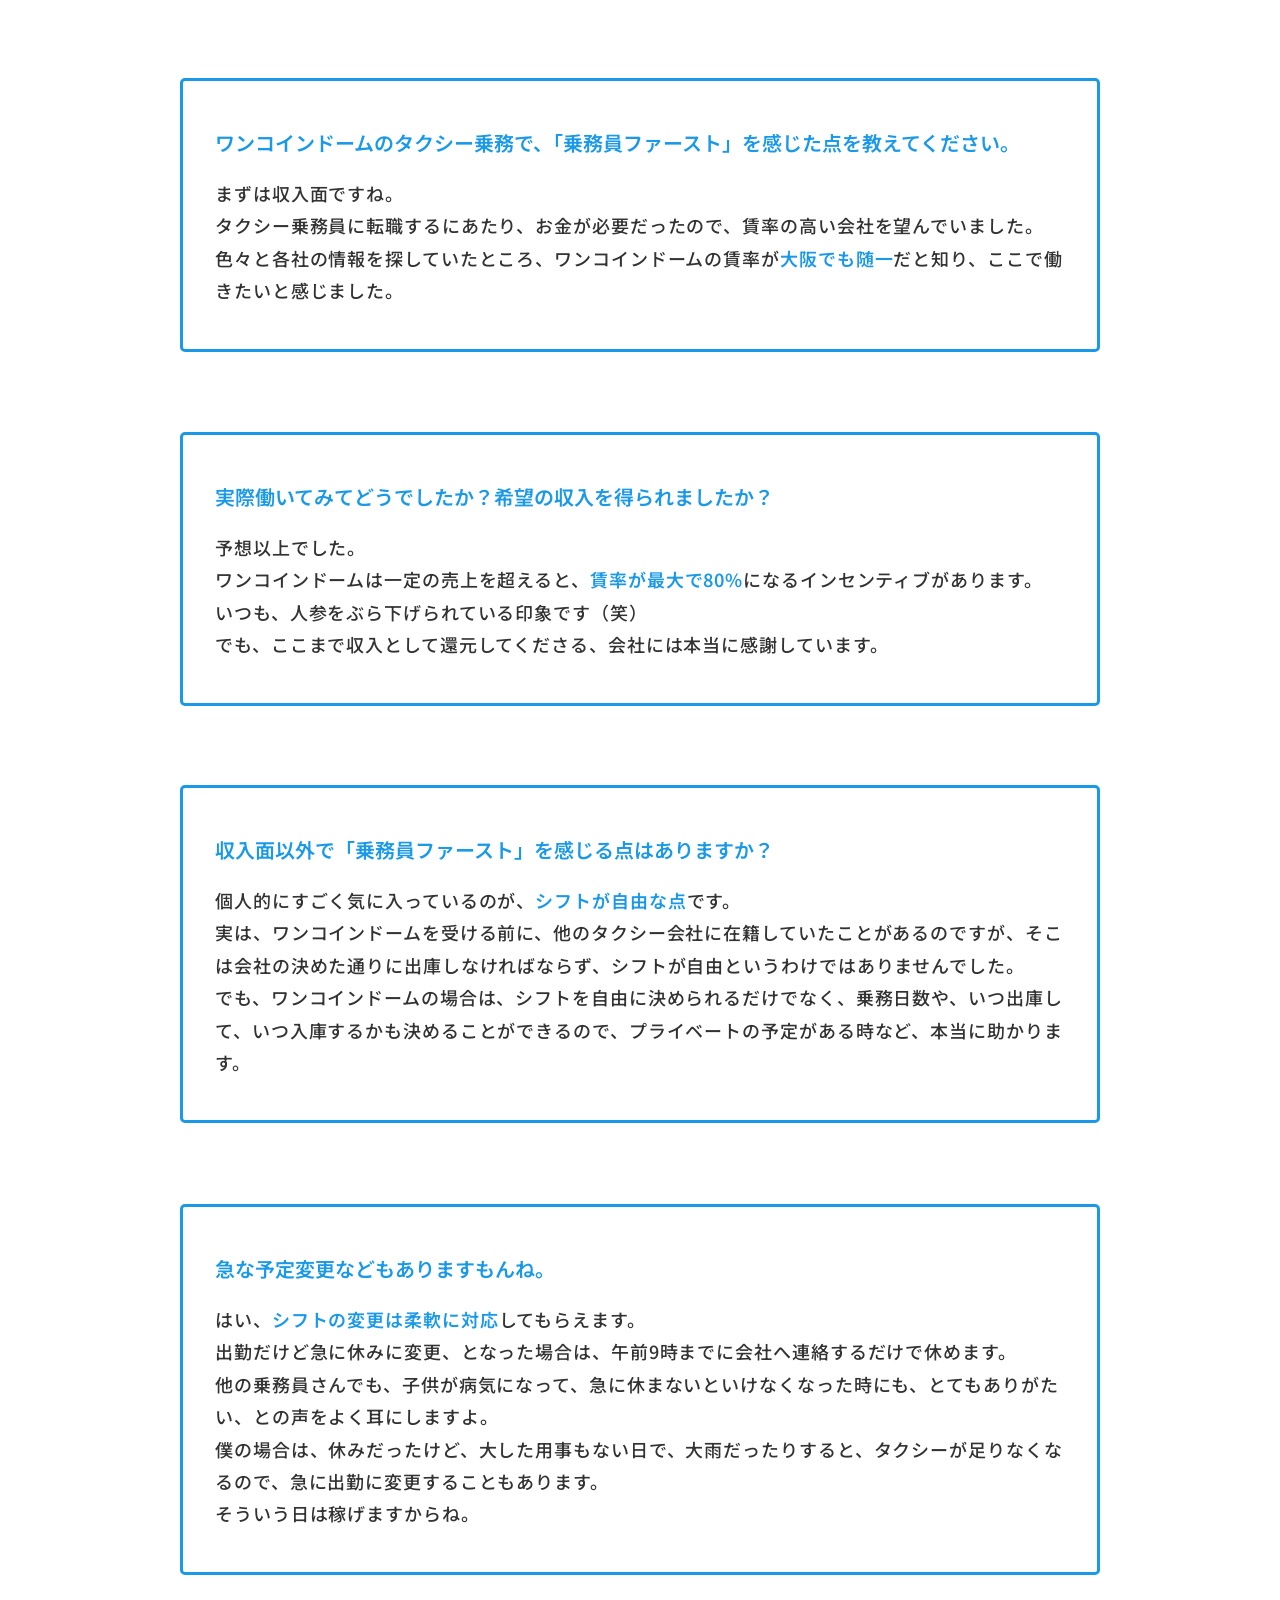
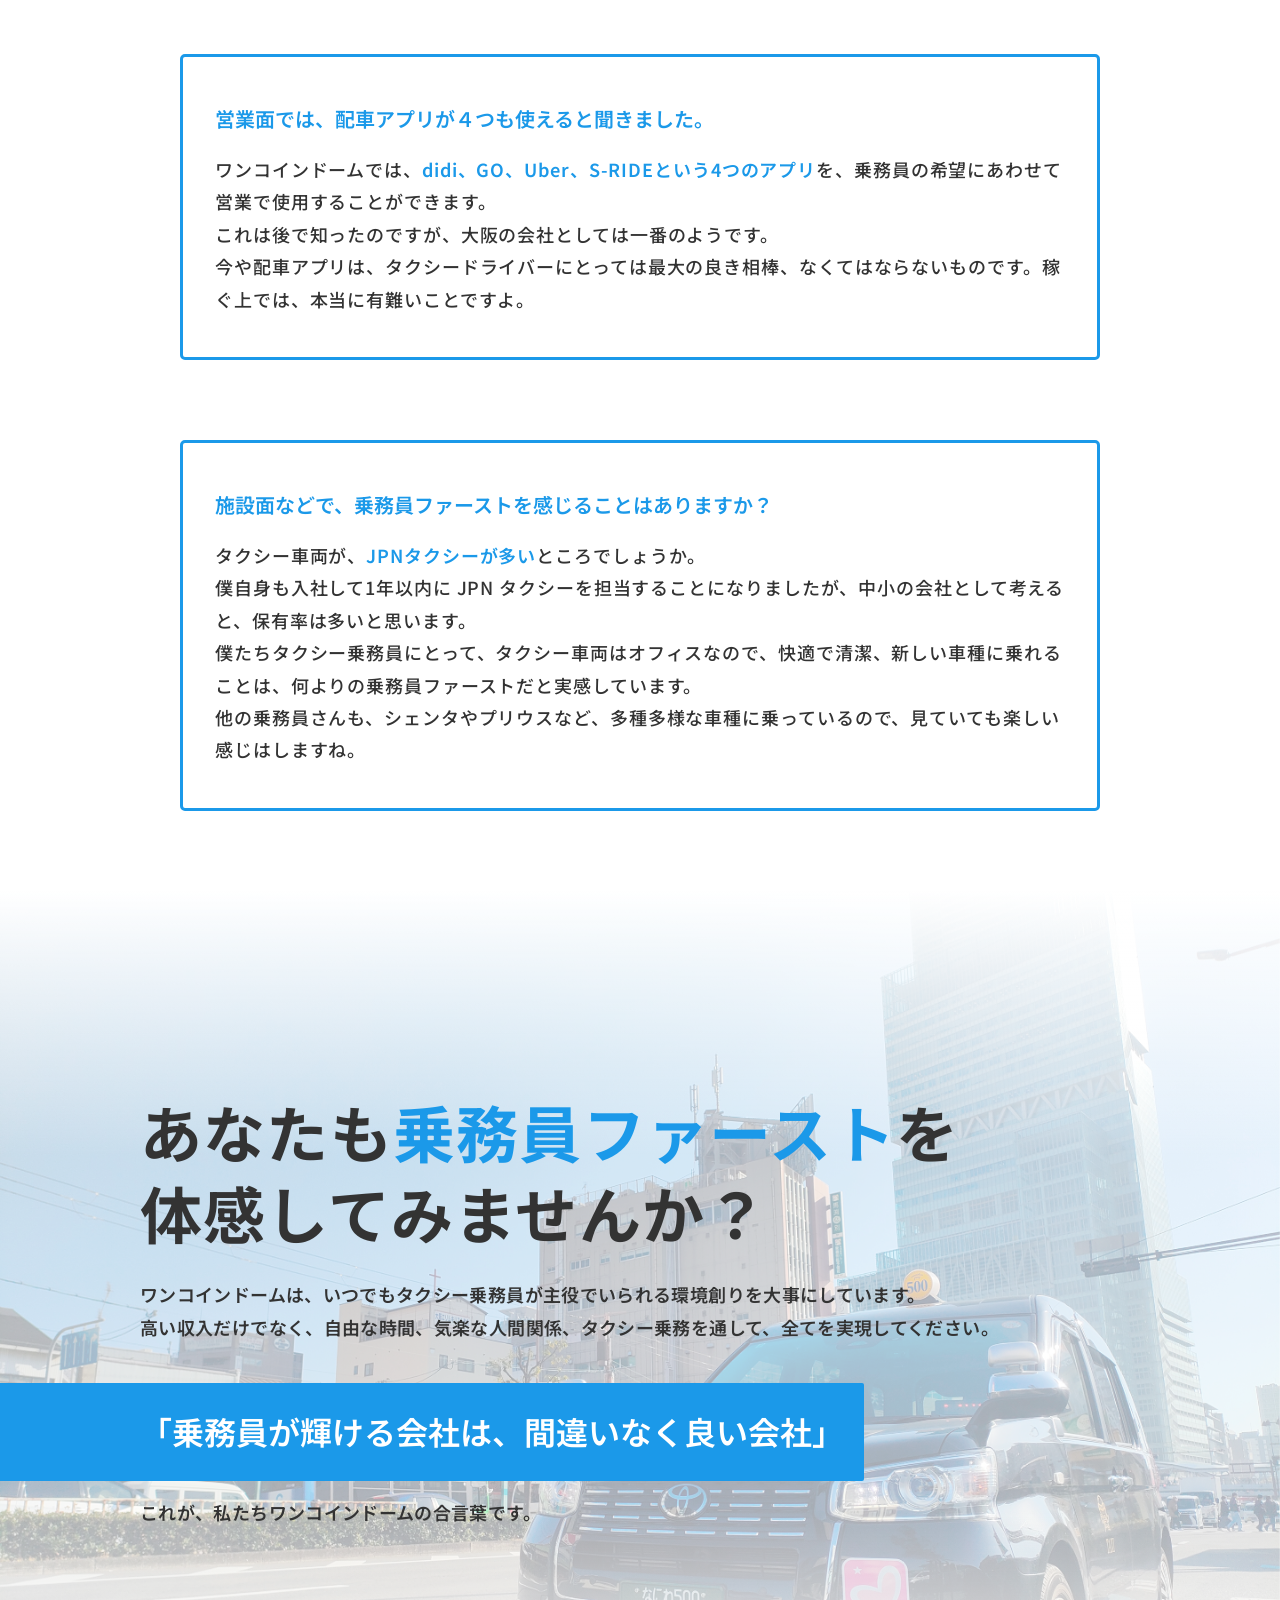
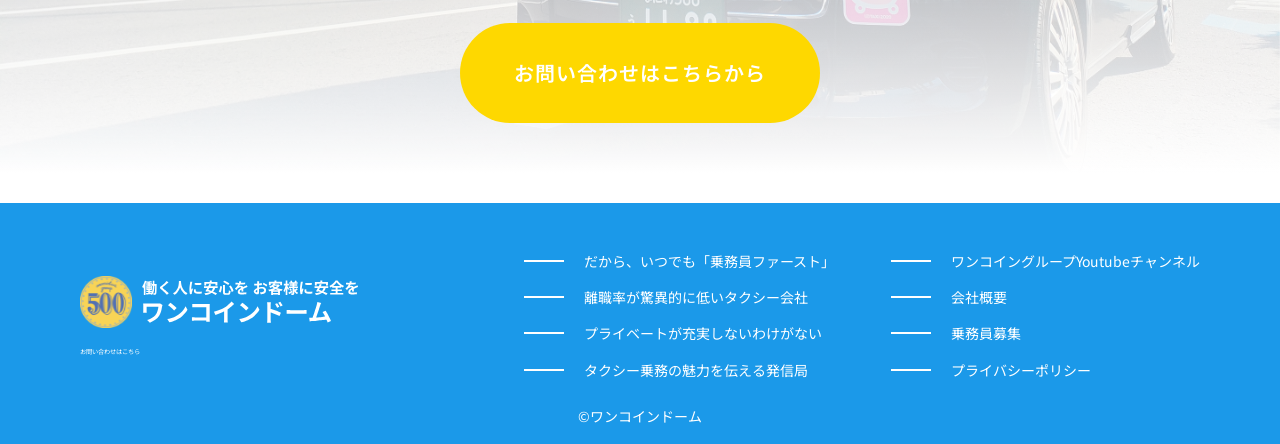
==== commit b86260c6: "修正分UP" ====
--- a/crewfirst.html
+++ b/crewfirst.html
@@ -123,7 +123,7 @@
             </article>
             <article class="voice_qa_item">
                 <h3 class="voice_qa_question">営業面では、配車アプリが４つも使えると聞きました。</h3>
-                <p>ワンコインドームでは、<span>didi、GO、uver、S-RIDEという4つのアプリ</span>を、乗務員の希望にあわせて営業で使用することができます。<br>
+                <p>ワンコインドームでは、<span>didi、GO、Uber、S-RIDEという4つのアプリ</span>を、乗務員の希望にあわせて営業で使用することができます。<br>
                     これは後で知ったのですが、大阪の会社としては一番のようです。<br>
                     今や配車アプリは、タクシードライバーにとっては最大の良き相棒、なくてはならないものです。稼ぐ上では、本当に有難いことですよ。</p>
             </article>
@@ -145,7 +145,7 @@
                     高い収入だけでなく、自由な時間、気楽な人間関係、タクシー乗務を通して、全てを実現してください。
                 </p>
                 <p class="cta_bar js-cta-bar">
-                    <span>「乗務員は輝ける会社は、間違いなく良い会社」</span>
+                    <span>「乗務員が輝ける会社は、間違いなく良い会社」</span>
                 </p>
                 <p class="cta_note js-cta-note">
                     これが、私たちワンコインドームの合言葉です。
--- a/css/footer.css
+++ b/css/footer.css
@@ -1 +1 @@
-html,body{font-size:62.5%;font-family:"Noto Sans JP",sans-serif;overflow-x:clip}:root{--header-h: 80px}body{padding-top:var(--header-h)}img{width:100%;max-width:100%;height:auto}.visuallyhidden{position:absolute;clip:rect(1px, 1px, 1px, 1px);-webkit-clip-path:inset(0px 0px 99.9% 99.9%);clip-path:inset(0px 0px 99.9% 99.9%);overflow:hidden;height:1px;width:1px;padding:0;border:0}.footer{background:#1b99e9;color:#fff;padding-top:4rem}.footer .footer_inner{margin:0 auto;padding:0 40px}.footer .footer_inner .footer_left .footer__brand{display:block;margin-bottom:20px}.footer .footer_inner .footer_left .footer__brand img{display:block;width:100%;height:auto}.footer .footer_inner .footer_left .footer_btn{display:inline-block;width:100%;border-radius:3px;padding:3rem 0;font-size:16px;font-weight:600;text-align:center;letter-spacing:.03em;color:#1b99e9;background-color:#fff;position:relative;transition:color .5s ease}.footer .footer_inner .footer_nav{display:none}.footer .footer_bottom{padding:2rem 0;font-size:12px;text-align:center}+html,body{font-size:62.5%;font-family:"Noto Sans JP",sans-serif;overflow-x:clip}:root{--header-h: 80px}body{padding-top:var(--header-h)}img{width:100%;max-width:100%;height:auto}.visuallyhidden{position:absolute;clip:rect(1px, 1px, 1px, 1px);-webkit-clip-path:inset(0px 0px 99.9% 99.9%);clip-path:inset(0px 0px 99.9% 99.9%);overflow:hidden;height:1px;width:1px;padding:0;border:0}.footer{background:#1b99e9;color:#fff;padding-top:4rem}.footer .footer_inner{margin:0 auto;padding:0 40px}.footer .footer_inner .footer_left .footer__brand{display:block;margin-bottom:10px}.footer .footer_inner .footer_left .footer__brand img{display:block;width:100%;height:auto}.footer .footer_inner .footer_left .footer__contact{font-size:12px;line-height:1.5;letter-spacing:.02em}.footer .footer_inner .footer_nav{display:none}.footer .footer_bottom{padding:2rem 0;font-size:12px;text-align:center}
--- a/css/footer_pc.css
+++ b/css/footer_pc.css
@@ -1 +1 @@
-html,body{font-size:62.5%;font-family:"Noto Sans JP",sans-serif;overflow-x:clip}:root{--header-h: 80px}body{padding-top:var(--header-h)}img{width:100%;max-width:100%;height:auto}.visuallyhidden{position:absolute;clip:rect(1px, 1px, 1px, 1px);-webkit-clip-path:inset(0px 0px 99.9% 99.9%);clip-path:inset(0px 0px 99.9% 99.9%);overflow:hidden;height:1px;width:1px;padding:0;border:0}@media(min-width: 768px){.footer{padding-top:40px}.footer .footer_inner{padding:0 80px;max-width:1440px;margin:0 auto;display:flex;align-items:center;justify-content:space-between}.footer .footer_inner .footer_left{flex:0 1 25%;justify-items:start}.footer .footer_inner .footer_left .footer__brand{margin-bottom:20px;display:flex;align-items:center;gap:8px;transition:opacity .3s ease}.footer .footer_inner .footer_left .footer__brand img{width:100%;height:auto}.footer .footer_inner .footer_left .footer__brand:hover{opacity:.5}.footer .footer_inner .footer_left .footer_btn{font-size:18px;border:2px solid #fff;transition:color .6s ease,background-color .6s ease,border-color .6s ease}.footer .footer_inner .footer_left .footer_btn:hover{color:#fff;background-color:#0082d4;border:2px solid #0082d4}.footer .footer_inner .footer_nav{max-width:700px;display:flex;align-items:center;justify-content:flex-end;flex:0 1 70%}.footer .footer_inner .footer_list_1 li,.footer .footer_inner .footer_list_2 li{width:100%}.footer .footer_inner .footer_list_1 li a,.footer .footer_inner .footer_list_2 li a{position:relative;padding-left:60px;color:#fff;font-size:14px;line-height:2.6;white-space:nowrap;transition:opacity .3s ease}.footer .footer_inner .footer_list_1 li a::before,.footer .footer_inner .footer_list_2 li a::before{content:"";position:absolute;left:0;top:50%;width:40px;height:2px;background:#fff;transform:translateY(-50%);transition:transform .35s ease}.footer .footer_inner .footer_list_1 li a:hover,.footer .footer_inner .footer_list_2 li a:hover{opacity:.6}.footer .footer_inner .footer_list_1 li a:hover::before,.footer .footer_inner .footer_list_2 li a:hover::before{transform:translate(6px, -50%);opacity:.6}.footer .footer_inner .footer_list_1{margin-right:8%}.footer .footer_bottom{font-size:14px}}+html,body{font-size:62.5%;font-family:"Noto Sans JP",sans-serif;overflow-x:clip}:root{--header-h: 80px}body{padding-top:var(--header-h)}img{width:100%;max-width:100%;height:auto}.visuallyhidden{position:absolute;clip:rect(1px, 1px, 1px, 1px);-webkit-clip-path:inset(0px 0px 99.9% 99.9%);clip-path:inset(0px 0px 99.9% 99.9%);overflow:hidden;height:1px;width:1px;padding:0;border:0}@media(min-width: 768px){.footer{padding-top:40px}.footer .footer_inner{padding:0 80px;max-width:1440px;margin:0 auto;display:flex;align-items:center;justify-content:space-between}.footer .footer_inner .footer_left{flex:0 1 25%;justify-items:start}.footer .footer_inner .footer_left .footer__brand{margin-bottom:20px;display:flex;align-items:center;gap:8px;transition:opacity .3s ease}.footer .footer_inner .footer_left .footer__brand img{width:100%;height:auto}.footer .footer_inner .footer_left .footer__brand:hover{opacity:.5}.footer .footer_inner .footer_nav{max-width:700px;display:flex;align-items:center;justify-content:flex-end;flex:0 1 70%}.footer .footer_inner .footer_list_1 li,.footer .footer_inner .footer_list_2 li{width:100%}.footer .footer_inner .footer_list_1 li a,.footer .footer_inner .footer_list_2 li a{position:relative;padding-left:60px;color:#fff;font-size:14px;line-height:2.6;white-space:nowrap;transition:opacity .3s ease}.footer .footer_inner .footer_list_1 li a::before,.footer .footer_inner .footer_list_2 li a::before{content:"";position:absolute;left:0;top:50%;width:40px;height:2px;background:#fff;transform:translateY(-50%);transition:transform .35s ease}.footer .footer_inner .footer_list_1 li a:hover,.footer .footer_inner .footer_list_2 li a:hover{opacity:.6}.footer .footer_inner .footer_list_1 li a:hover::before,.footer .footer_inner .footer_list_2 li a:hover::before{transform:translate(6px, -50%);opacity:.6}.footer .footer_inner .footer_list_1{margin-right:8%}.footer .footer_bottom{font-size:14px}}
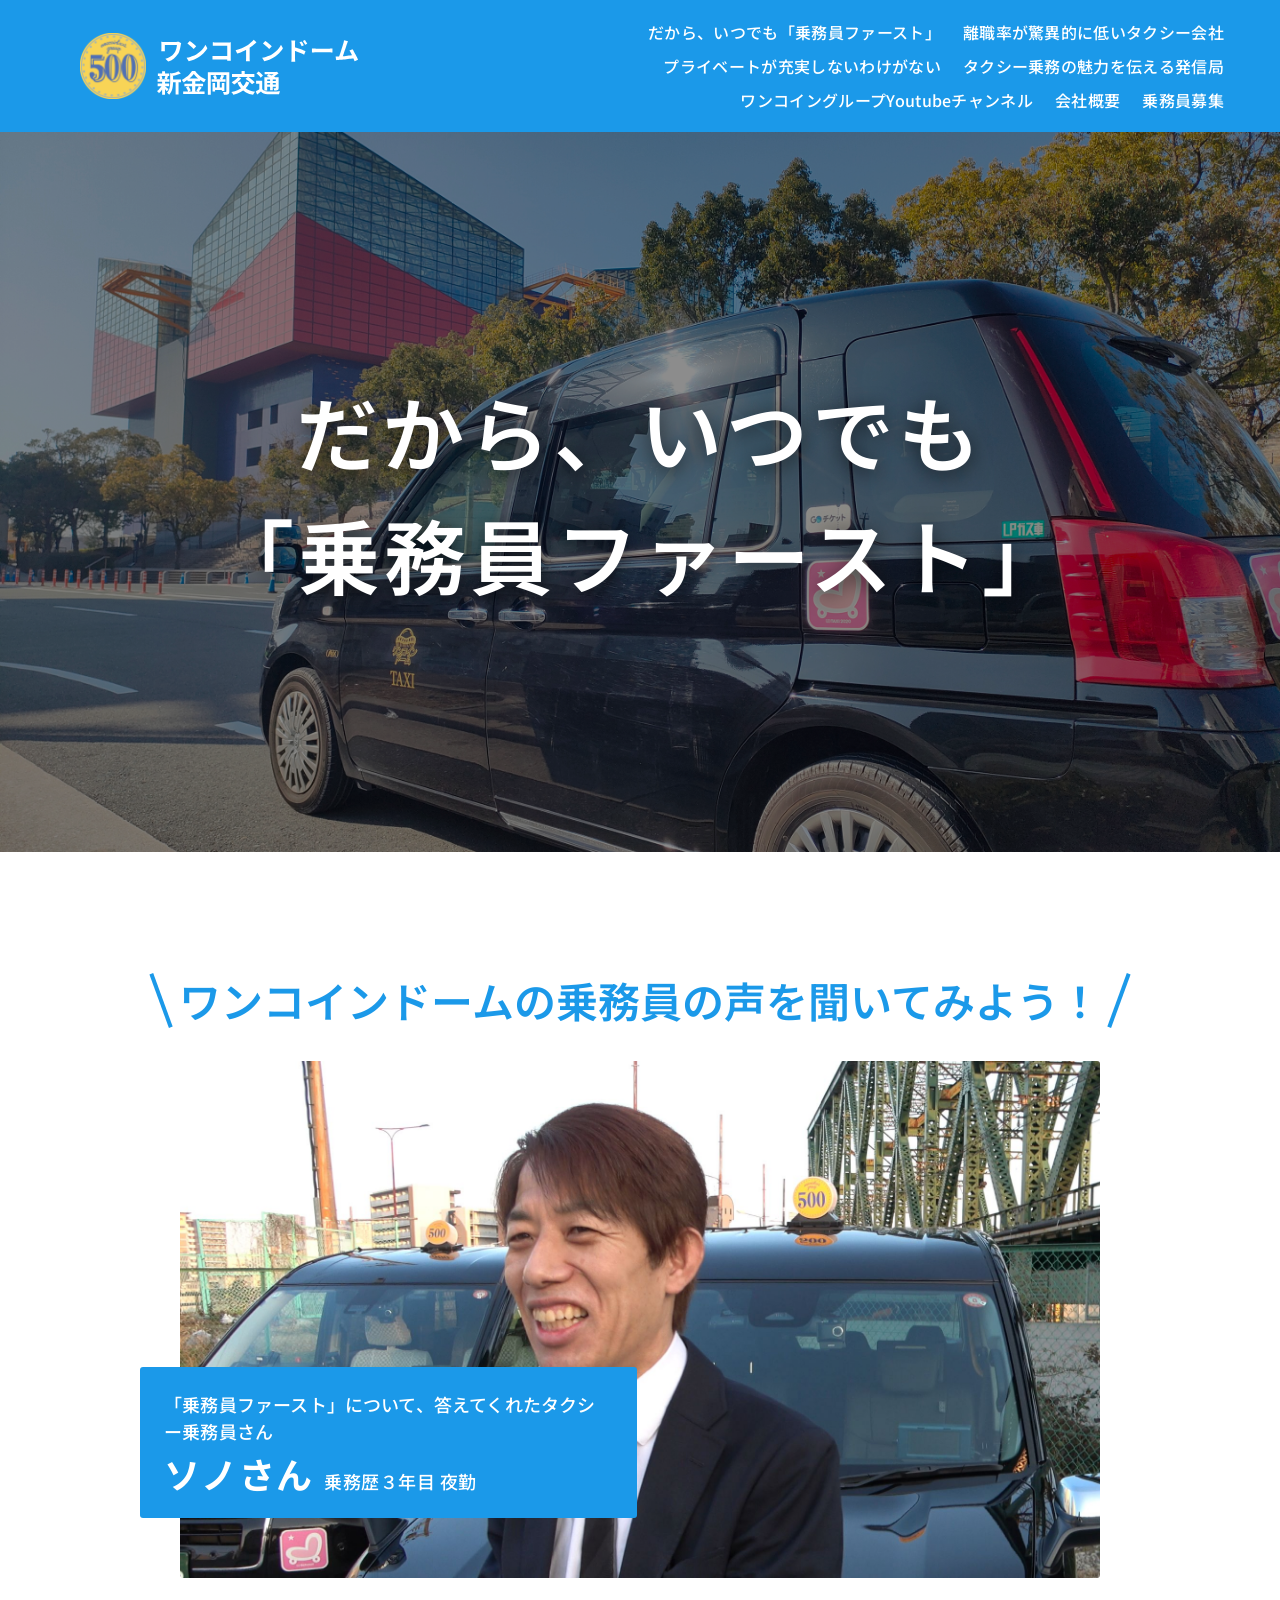
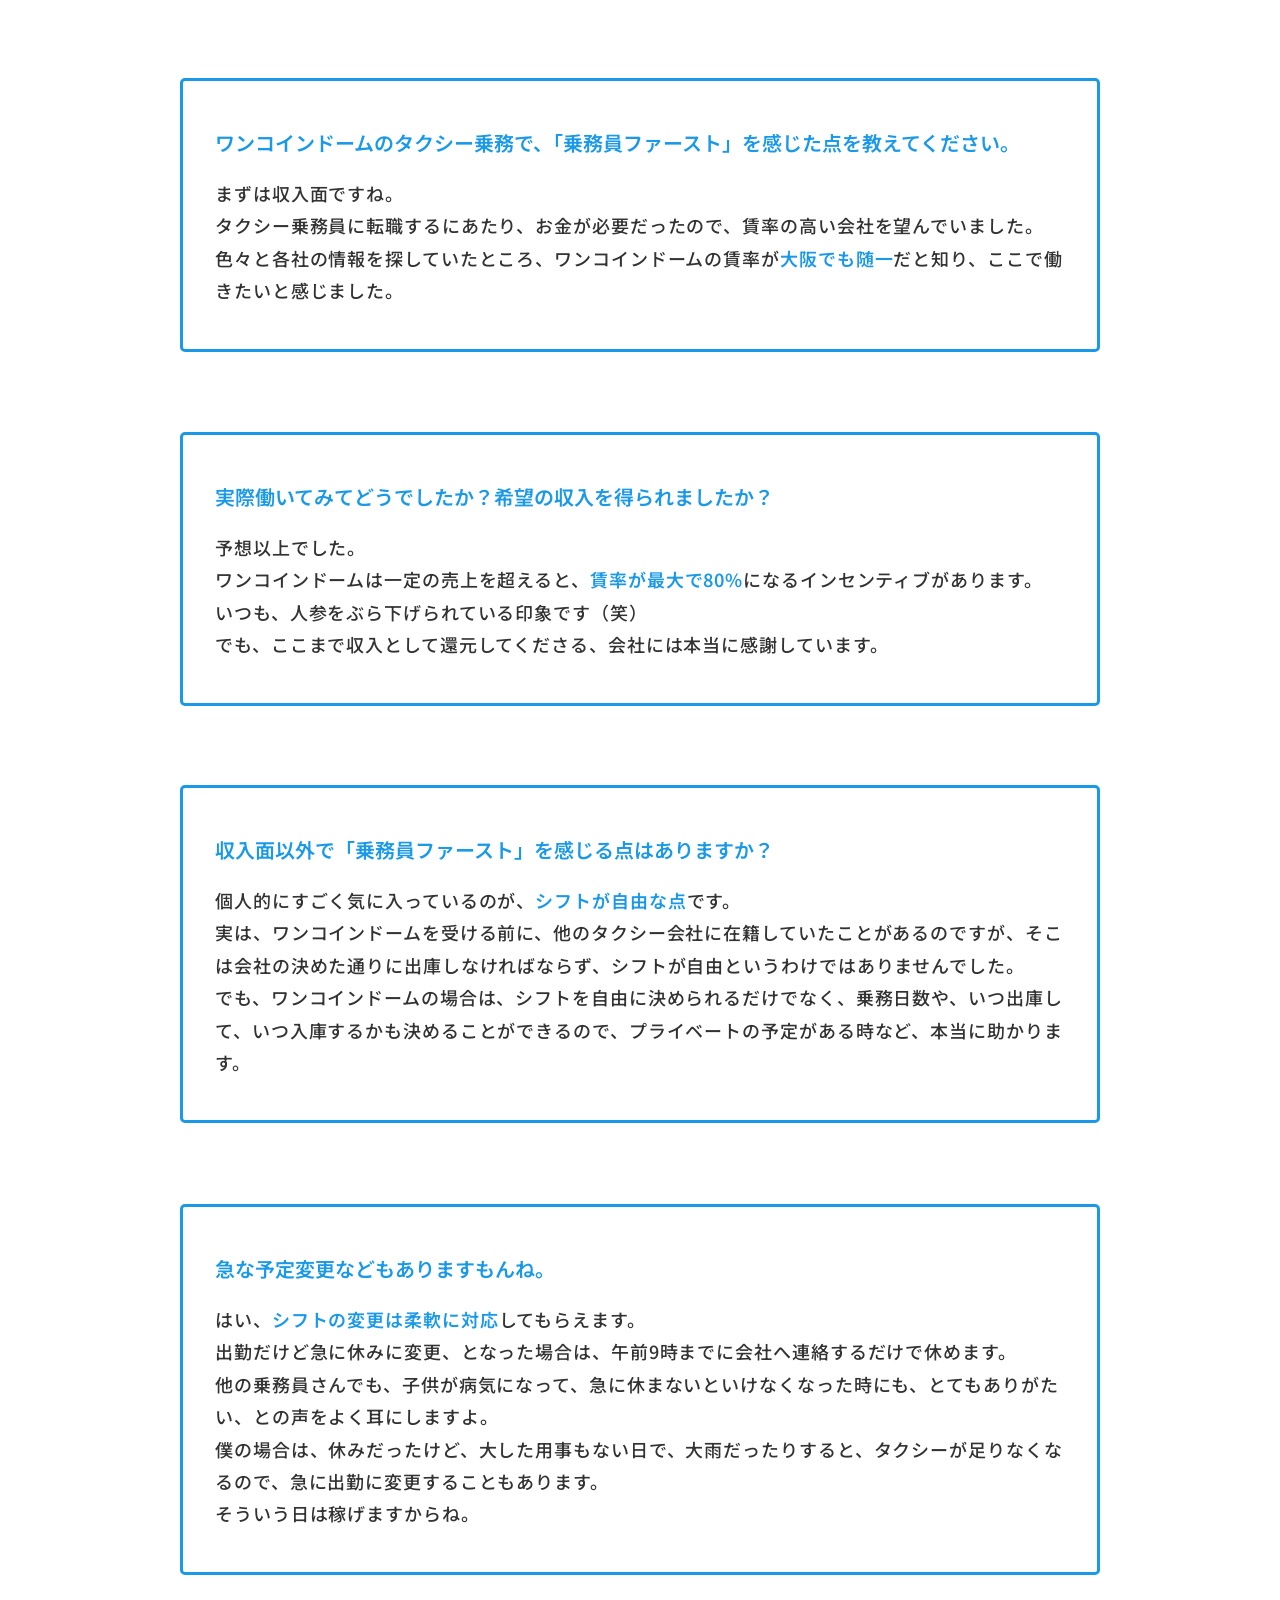
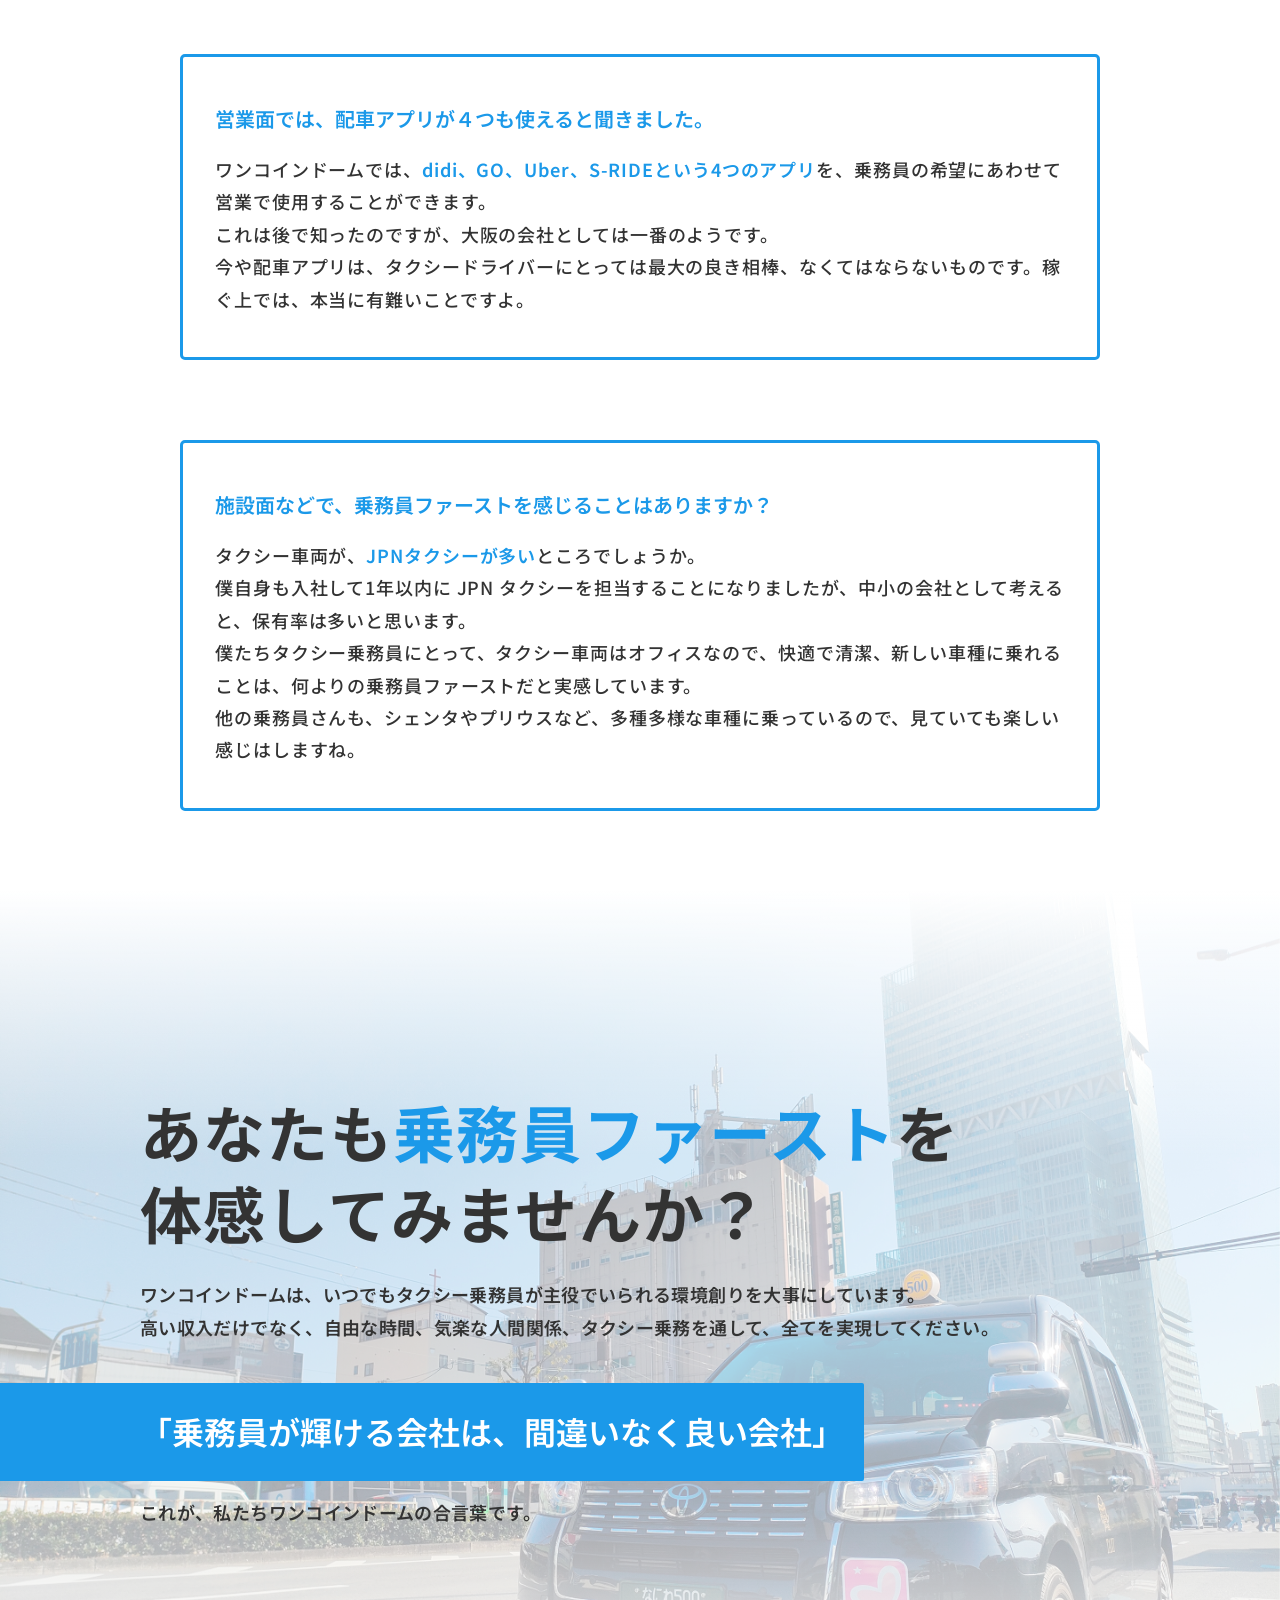
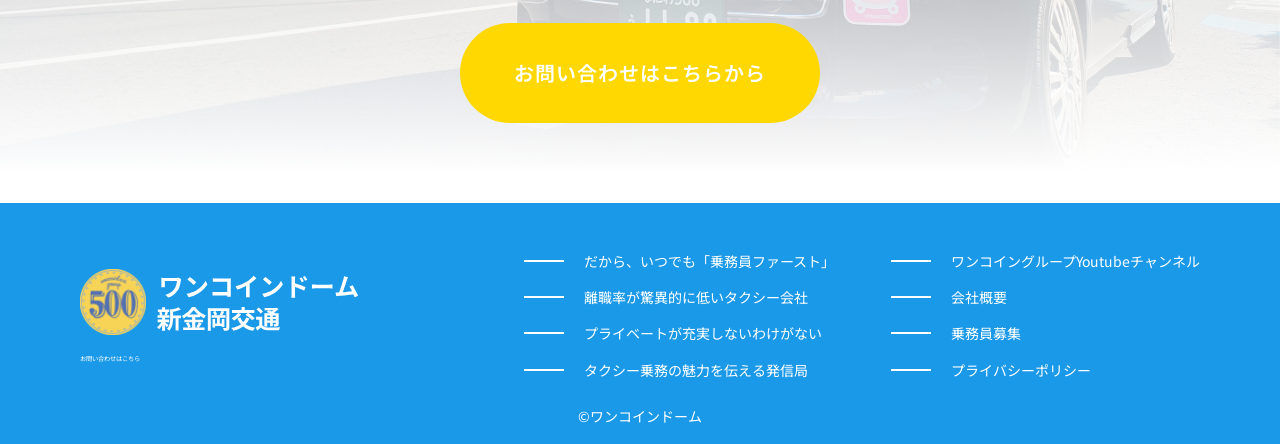
==== commit a27f0c14: "search console・analyticsタグ追加" ====
--- a/crewfirst.html
+++ b/crewfirst.html
@@ -2,6 +2,15 @@
 <html lang="ja">
 
 <head>
+    <!-- Google tag (gtag.js) -->
+    <script async src="https://www.googletagmanager.com/gtag/js?id=G-41KLNCCV5X"></script>
+    <script>
+        window.dataLayer = window.dataLayer || [];
+        function gtag() { dataLayer.push(arguments); }
+        gtag('js', new Date());
+
+        gtag('config', 'G-41KLNCCV5X');
+    </script>
     <meta charset="UTF-8">
     <meta name="viewport" content="width=device-width, initial-scale=1.0, viewport-fit=cover">
     <!-- 説明文（SEO） -->
@@ -11,8 +20,8 @@
     <meta property="og:type" content="website">
     <meta property="og:title" content="だから、いつでも乗務員ファースト｜タクシー乗務員の声｜ワンコインドーム">
     <meta property="og:description" content="ワンコインドームで働くタクシー乗務員のリアルな声を紹介。収入、シフト、配車アプリ、車両環境などの体験談を掲載。">
-    <meta property="og:url" content="https://www.onecoin-dome.co.jp/crewfirst/">
-    <meta property="og:image" content="https://www.onecoin-dome.co.jp/ogp/crewfirst.jpg">
+    <meta property="og:url" content="https://1-coin.net/crewfirst.html">
+    <meta property="og:image" content="https://1-coin.net/ogp/index.jpg">
     <meta property="og:image:width" content="1200">
     <meta property="og:image:height" content="630">
     <meta property="og:locale" content="ja_JP">
@@ -20,13 +29,13 @@
     <meta name="twitter:card" content="summary_large_image">
     <meta name="twitter:title" content="だから、いつでも乗務員ファースト｜タクシー乗務員の声｜ワンコインドーム">
     <meta name="twitter:description" content="ワンコインドームで働くタクシー乗務員のリアルな声を紹介。収入、シフト、配車アプリ、車両環境などの体験談を掲載。">
-    <meta name="twitter:image" content="https://www.onecoin-dome.co.jp/ogp/crewfirst.jpg">
+    <meta name="twitter:image" content="https://1-coin.net/ogp/index.jpg">
     <!-- アドレスバー -->
     <meta name="theme-color" content="#1B99E9">
     <!-- タイトル -->
     <title>だから、いつでも乗務員ファースト｜タクシー乗務員の声｜ワンコインドーム</title>
     <!-- 正規URL -->
-    <link rel="canonical" href="https://www.onecoin-dome.co.jp/crewfirst/">
+    <link rel="canonical" href="https://1-coin.net/crewfirst.html">
     <!-- Googleフォント -->
     <link rel="preconnect" href="https://fonts.googleapis.com">
     <link rel="preconnect" href="https://fonts.gstatic.com" crossorigin>
--- a/css/header.css
+++ b/css/header.css
@@ -1 +1 @@
-html,body{font-size:62.5%;font-family:"Noto Sans JP",sans-serif;overflow-x:clip}:root{--header-h: 80px}body{padding-top:var(--header-h)}img{width:100%;max-width:100%;height:auto}.visuallyhidden{position:absolute;clip:rect(1px, 1px, 1px, 1px);-webkit-clip-path:inset(0px 0px 99.9% 99.9%);clip-path:inset(0px 0px 99.9% 99.9%);overflow:hidden;height:1px;width:1px;padding:0;border:0}header{position:fixed;inset:0 0 auto 0;z-index:1000;background:#1b99e9}header::before{content:none}header #header-top{position:relative;z-index:1;display:flex;align-items:center;justify-content:space-between;padding:10px 12px;opacity:1;transform:none;animation:none}header .header__brand{display:flex;align-items:center;text-decoration:none}header .header__brand img{max-width:260px;height:auto}+html,body{font-size:62.5%;font-family:"Noto Sans JP",sans-serif;overflow-x:clip}:root{--header-h: 80px}body{padding-top:var(--header-h)}img{width:100%;max-width:100%;height:auto}.visuallyhidden{position:absolute;clip:rect(1px, 1px, 1px, 1px);-webkit-clip-path:inset(0px 0px 99.9% 99.9%);clip-path:inset(0px 0px 99.9% 99.9%);overflow:hidden;height:1px;width:1px;padding:0;border:0}header{position:fixed;inset:0 0 auto 0;z-index:1000;background:#1b99e9}header::before{content:none}header #header-top{position:relative;z-index:1;display:flex;align-items:center;justify-content:space-between;padding:10px 12px;opacity:1;transform:none;animation:none}header .header__brand{display:flex;align-items:center;text-decoration:none}header .header__brand img{max-width:200px;height:auto}
--- a/css/header_pc.css
+++ b/css/header_pc.css
@@ -1 +1 @@
-html,body{font-size:62.5%;font-family:"Noto Sans JP",sans-serif;overflow-x:clip}:root{--header-h: 80px}body{padding-top:var(--header-h)}img{width:100%;max-width:100%;height:auto}.visuallyhidden{position:absolute;clip:rect(1px, 1px, 1px, 1px);-webkit-clip-path:inset(0px 0px 99.9% 99.9%);clip-path:inset(0px 0px 99.9% 99.9%);overflow:hidden;height:1px;width:1px;padding:0;border:0}@media(min-width: 768px){header{position:fixed;inset:0 0 auto 0;z-index:1000;background:rgba(0,0,0,0);overflow:hidden}header::before{content:"";position:absolute;inset:0;background:#1b99e9;transform:scaleX(0);transform-origin:left;animation:header-wipe .8s cubic-bezier(0.22, 1, 0.36, 1) forwards;z-index:0}header #header-top{position:relative;z-index:1;max-width:1440px;margin:0 auto;padding:20px 80px;display:flex;align-items:center;gap:24px;opacity:0;transform:translateY(-10px);animation:header-items .55s ease-out forwards;animation-delay:.35s}header .header__brand{flex:1 0 30%;display:block;transition:opacity .3s ease}header .header__brand img{max-width:320px;width:100%;height:auto}header .header__brand:hover{opacity:.5}header .openbtn{display:none}header #g-nav{flex:1 0 70%;position:static;width:auto;height:auto;inset:auto;transform:none;background:rgba(0,0,0,0);transition:none;z-index:auto}header #g-nav.panelactive{right:auto}header #g-nav.panelactive #g-nav-list{position:static;width:auto;height:auto;overflow:visible}header #g-nav-list{width:100%}header #g-nav-list ul{position:static;display:flex;justify-content:flex-end;flex-wrap:wrap;gap:10px 22px;max-width:920px;margin-left:auto}header #g-nav li{text-align:left}header #g-nav li a{display:inline-block;padding:0;color:#fff;font-weight:500;font-size:16px;line-height:1.5;letter-spacing:.02em;white-space:nowrap;transition:opacity .4s ease,transform .4s ease}header #g-nav li a:hover{opacity:.7;transform:translateY(-2px)}@keyframes header-wipe{to{transform:scaleX(1)}}@keyframes header-items{to{opacity:1;transform:translateY(0)}}}+html,body{font-size:62.5%;font-family:"Noto Sans JP",sans-serif;overflow-x:clip}:root{--header-h: 80px}body{padding-top:var(--header-h)}img{width:100%;max-width:100%;height:auto}.visuallyhidden{position:absolute;clip:rect(1px, 1px, 1px, 1px);-webkit-clip-path:inset(0px 0px 99.9% 99.9%);clip-path:inset(0px 0px 99.9% 99.9%);overflow:hidden;height:1px;width:1px;padding:0;border:0}@media(min-width: 768px){header{position:fixed;inset:0 0 auto 0;z-index:1000;background:rgba(0,0,0,0);overflow:hidden}header::before{content:"";position:absolute;inset:0;background:#1b99e9;transform:scaleX(0);transform-origin:left;animation:header-wipe .8s cubic-bezier(0.22, 1, 0.36, 1) forwards;z-index:0}header #header-top{position:relative;z-index:1;max-width:1440px;margin:0 auto;padding:20px 80px;display:flex;align-items:center;gap:24px;opacity:0;transform:translateY(-10px);animation:header-items .55s ease-out forwards;animation-delay:.35s}header .header__brand{flex:1 0 30%;display:block;transition:opacity .3s ease}header .header__brand img{max-width:280px;width:100%;height:auto}header .header__brand:hover{opacity:.5}header .openbtn{display:none}header #g-nav{flex:1 0 70%;position:static;width:auto;height:auto;inset:auto;transform:none;background:rgba(0,0,0,0);transition:none;z-index:auto}header #g-nav.panelactive{right:auto}header #g-nav.panelactive #g-nav-list{position:static;width:auto;height:auto;overflow:visible}header #g-nav-list{width:100%}header #g-nav-list ul{position:static;display:flex;justify-content:flex-end;flex-wrap:wrap;gap:10px 22px;max-width:920px;margin-left:auto}header #g-nav li{text-align:left}header #g-nav li a{display:inline-block;padding:0;color:#fff;font-weight:500;font-size:16px;line-height:1.5;letter-spacing:.02em;white-space:nowrap;transition:opacity .4s ease,transform .4s ease}header #g-nav li a:hover{opacity:.7;transform:translateY(-2px)}@keyframes header-wipe{to{transform:scaleX(1)}}@keyframes header-items{to{opacity:1;transform:translateY(0)}}}
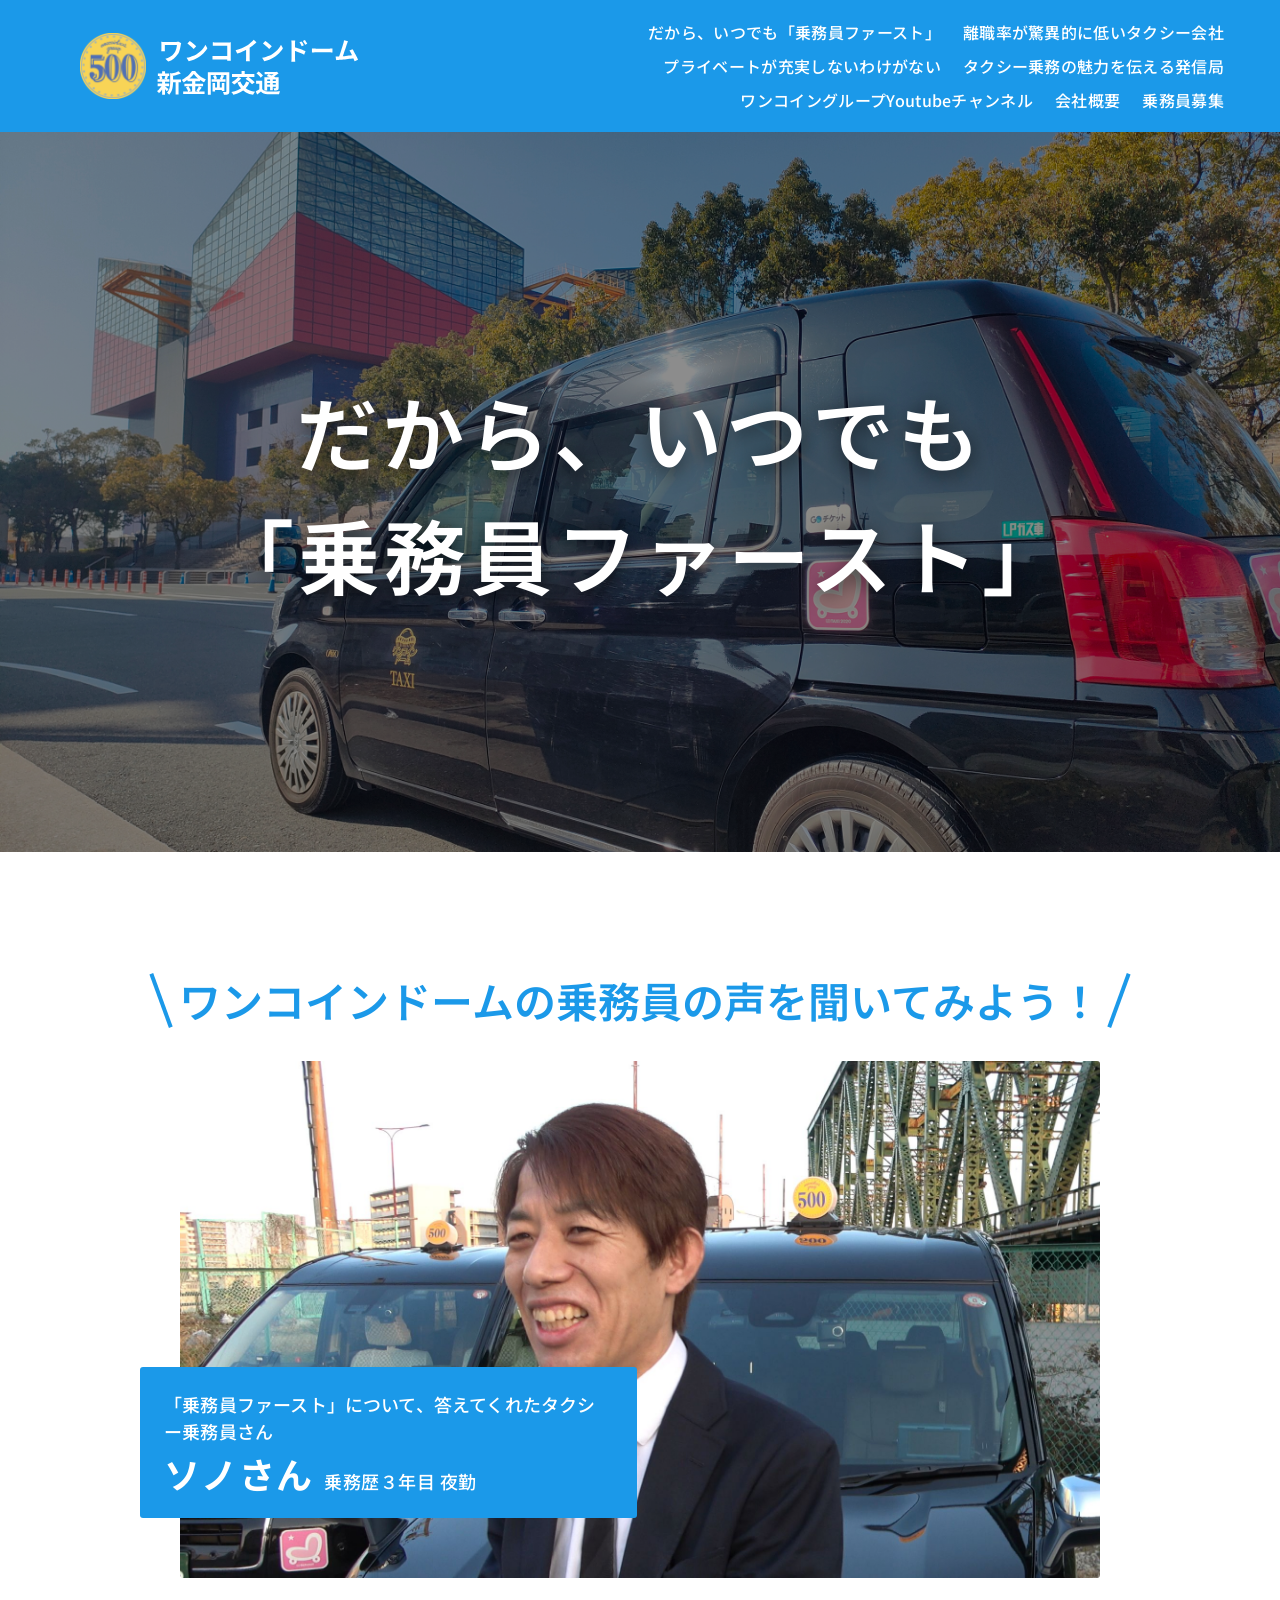
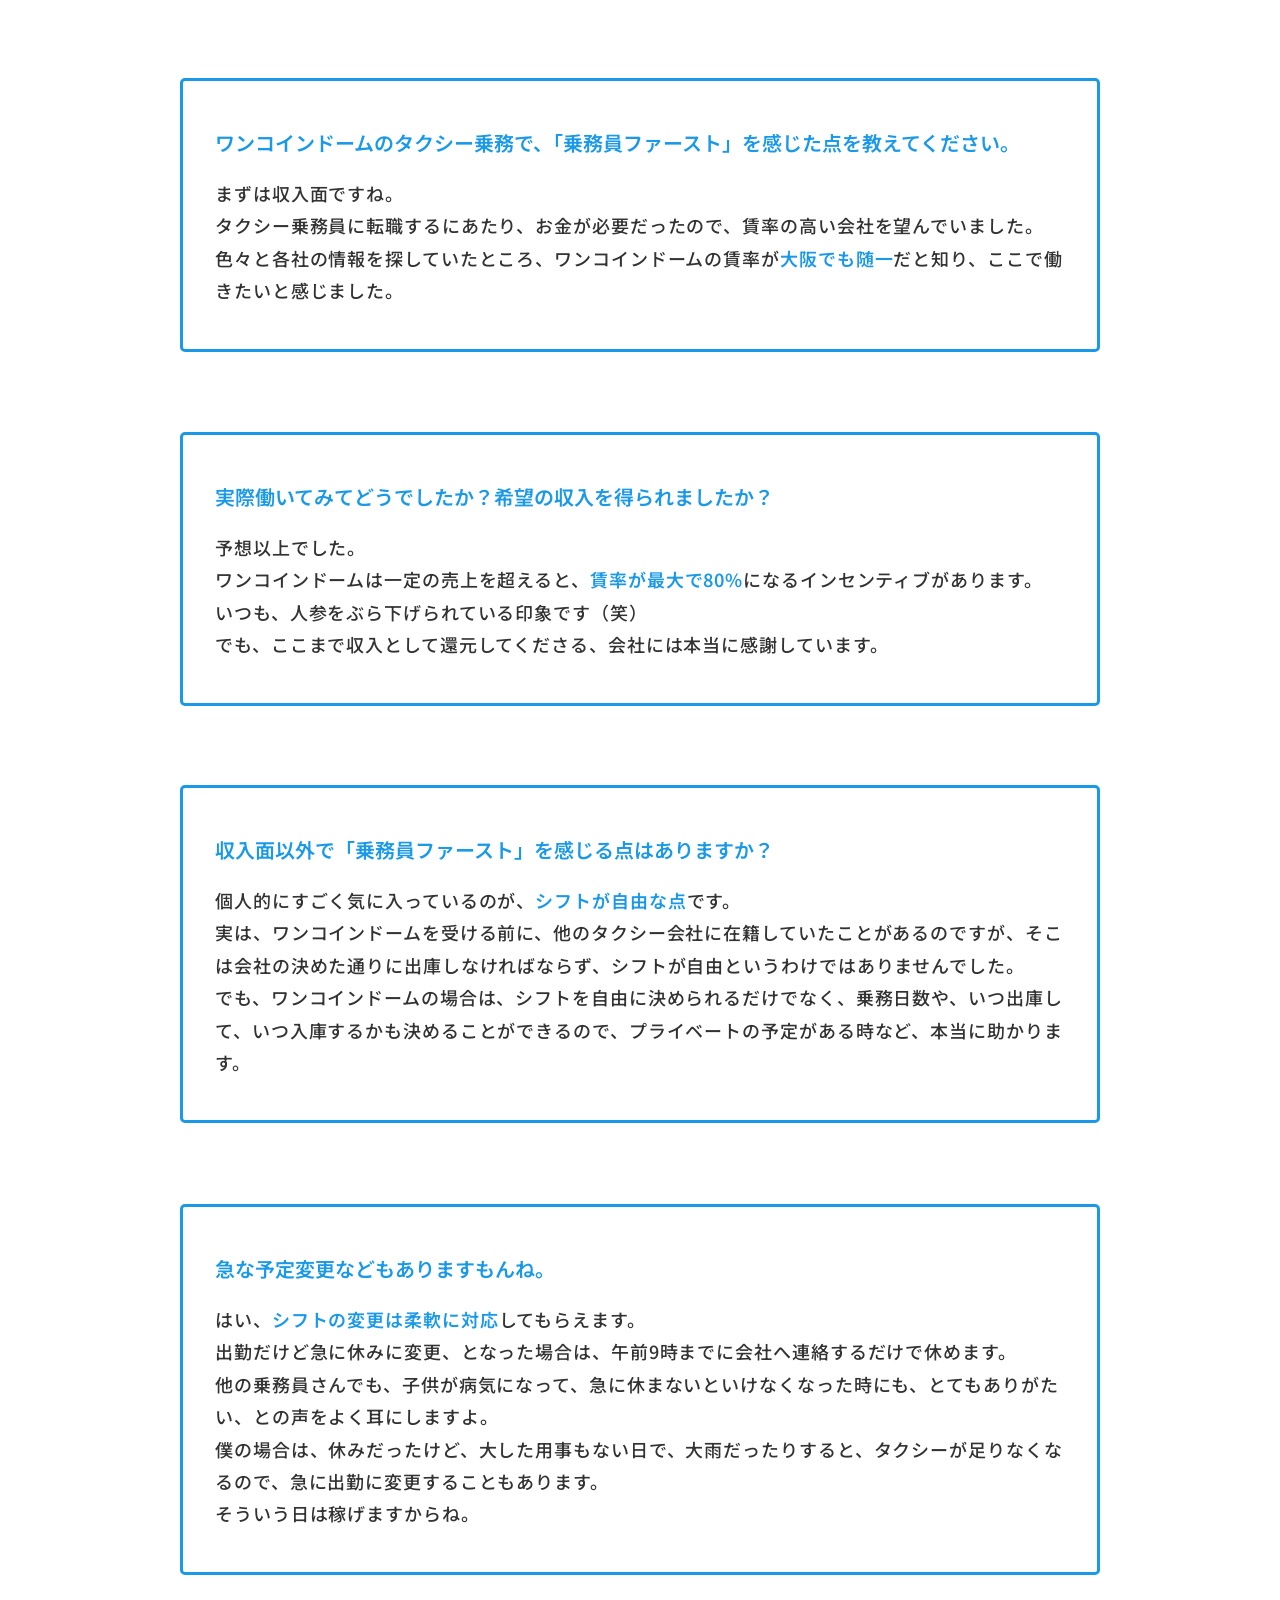
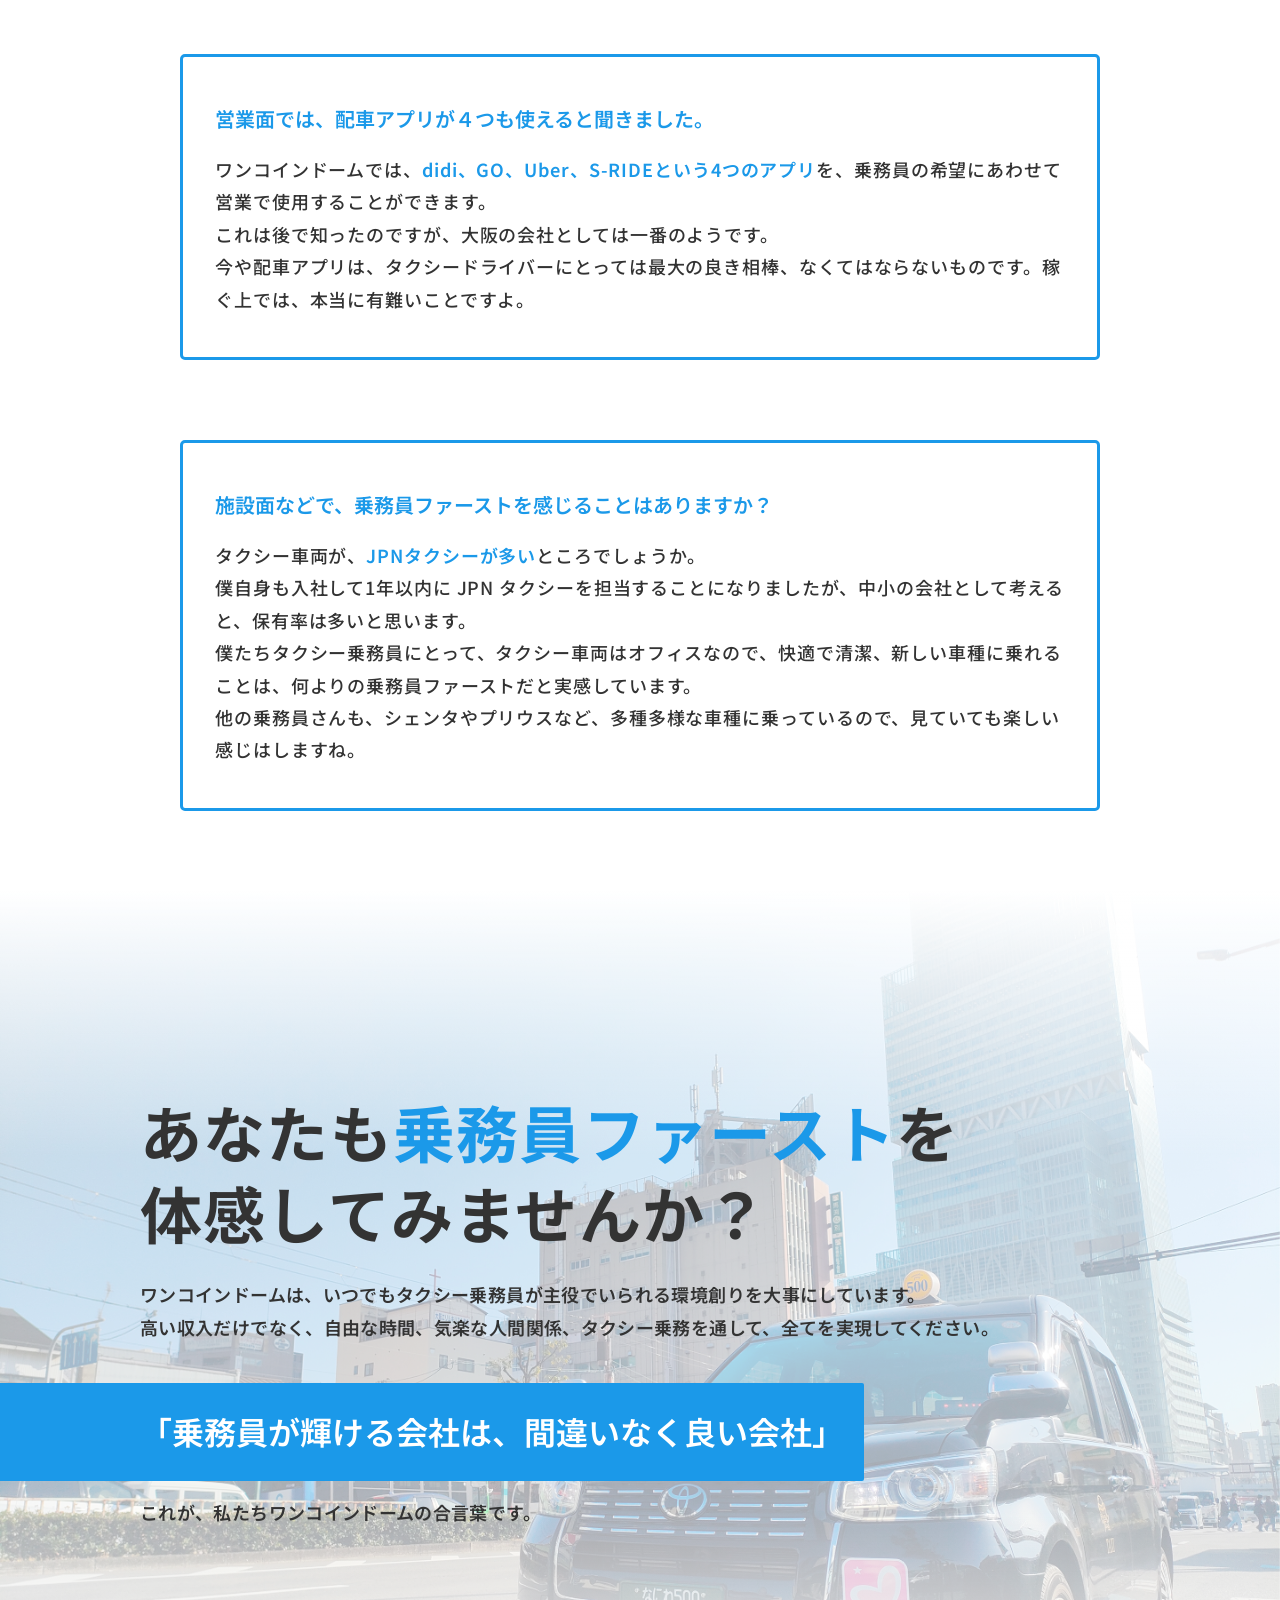
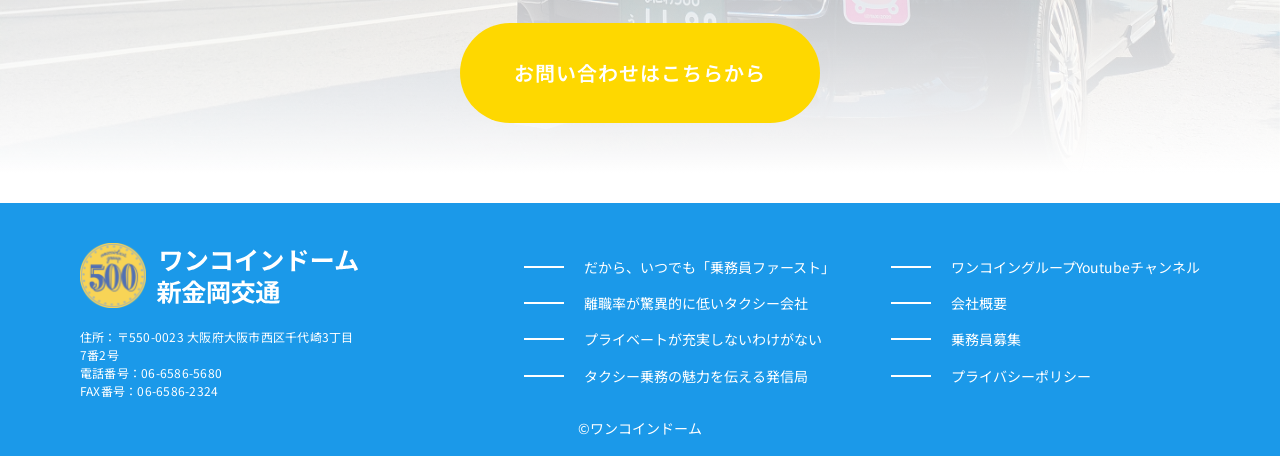
==== commit 53192ac9: "search console・analyticsタグ追加" ====
--- a/crewfirst.html
+++ b/crewfirst.html
@@ -75,7 +75,7 @@
                         <li><a href="media.html">タクシー乗務の魅力を伝える発信局</a></li>
                         <li><a href="https://www.youtube.com/@onecointaxi500">ワンコイングループYoutubeチャンネル</a></li>
                         <li><a href="https://1cointaxi.com/company">会社概要</a></li>
-                        <li><a href="https://1cointaxi.com/contact">乗務員募集</a></li>
+                        <li><a class="js-contact-btn" href="https://1cointaxi.com/contact">乗務員募集</a></li>
                     </ul>
                 </div>
             </nav>
@@ -171,7 +171,11 @@
                 <a href="index.html" class="footer__brand">
                     <img src="img/1coin_logo.svg" alt="ワンコインドーム">
                 </a>
-                <a class="footer_btn" href="https://1cointaxi.com/contact">お問い合わせはこちら</a>
+                <div class="footer__contact">
+                    <p>住所：〒550-0023 大阪府大阪市西区千代崎3丁目7番2号</p>
+                    <p>電話番号：06-6586-5680</p>
+                    <p>FAX番号：06-6586-2324</p>
+                </div>
             </div>
             <nav class="footer_nav" aria-label="フッターナビゲーション">
                 <ul class="footer_list_1">
@@ -183,7 +187,7 @@
                 <ul class="footer_list_2">
                     <li><a href="https://www.youtube.com/@onecointaxi500">ワンコイングループYoutubeチャンネル</a></li>
                     <li><a href="https://1cointaxi.com/company">会社概要</a></li>
-                    <li><a href="https://1cointaxi.com/contact">乗務員募集</a></li>
+                    <li><a class="js-contact-btn" href="https://1cointaxi.com/contact">乗務員募集</a></li>
                     <li><a href="https://1cointaxi.com/privacy-policy">プライバシーポリシー</a></li>
                 </ul>
             </nav>
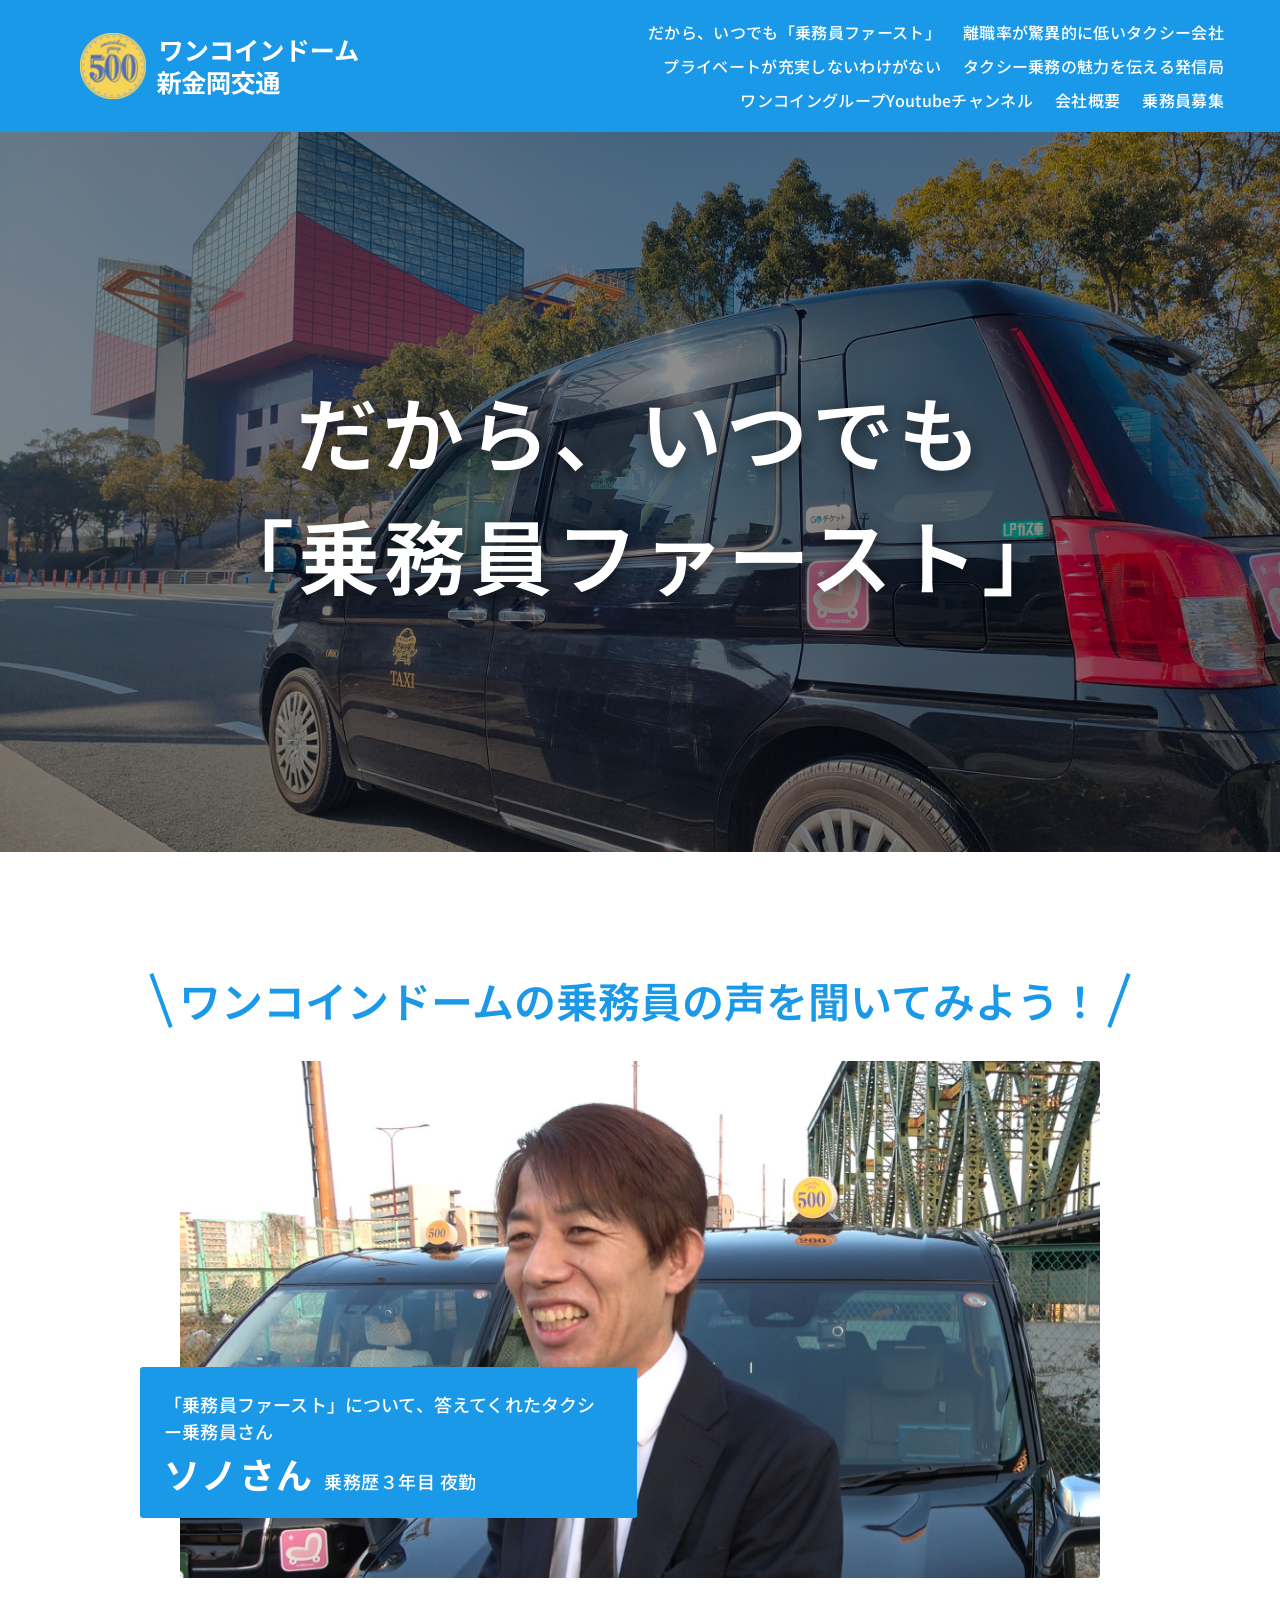
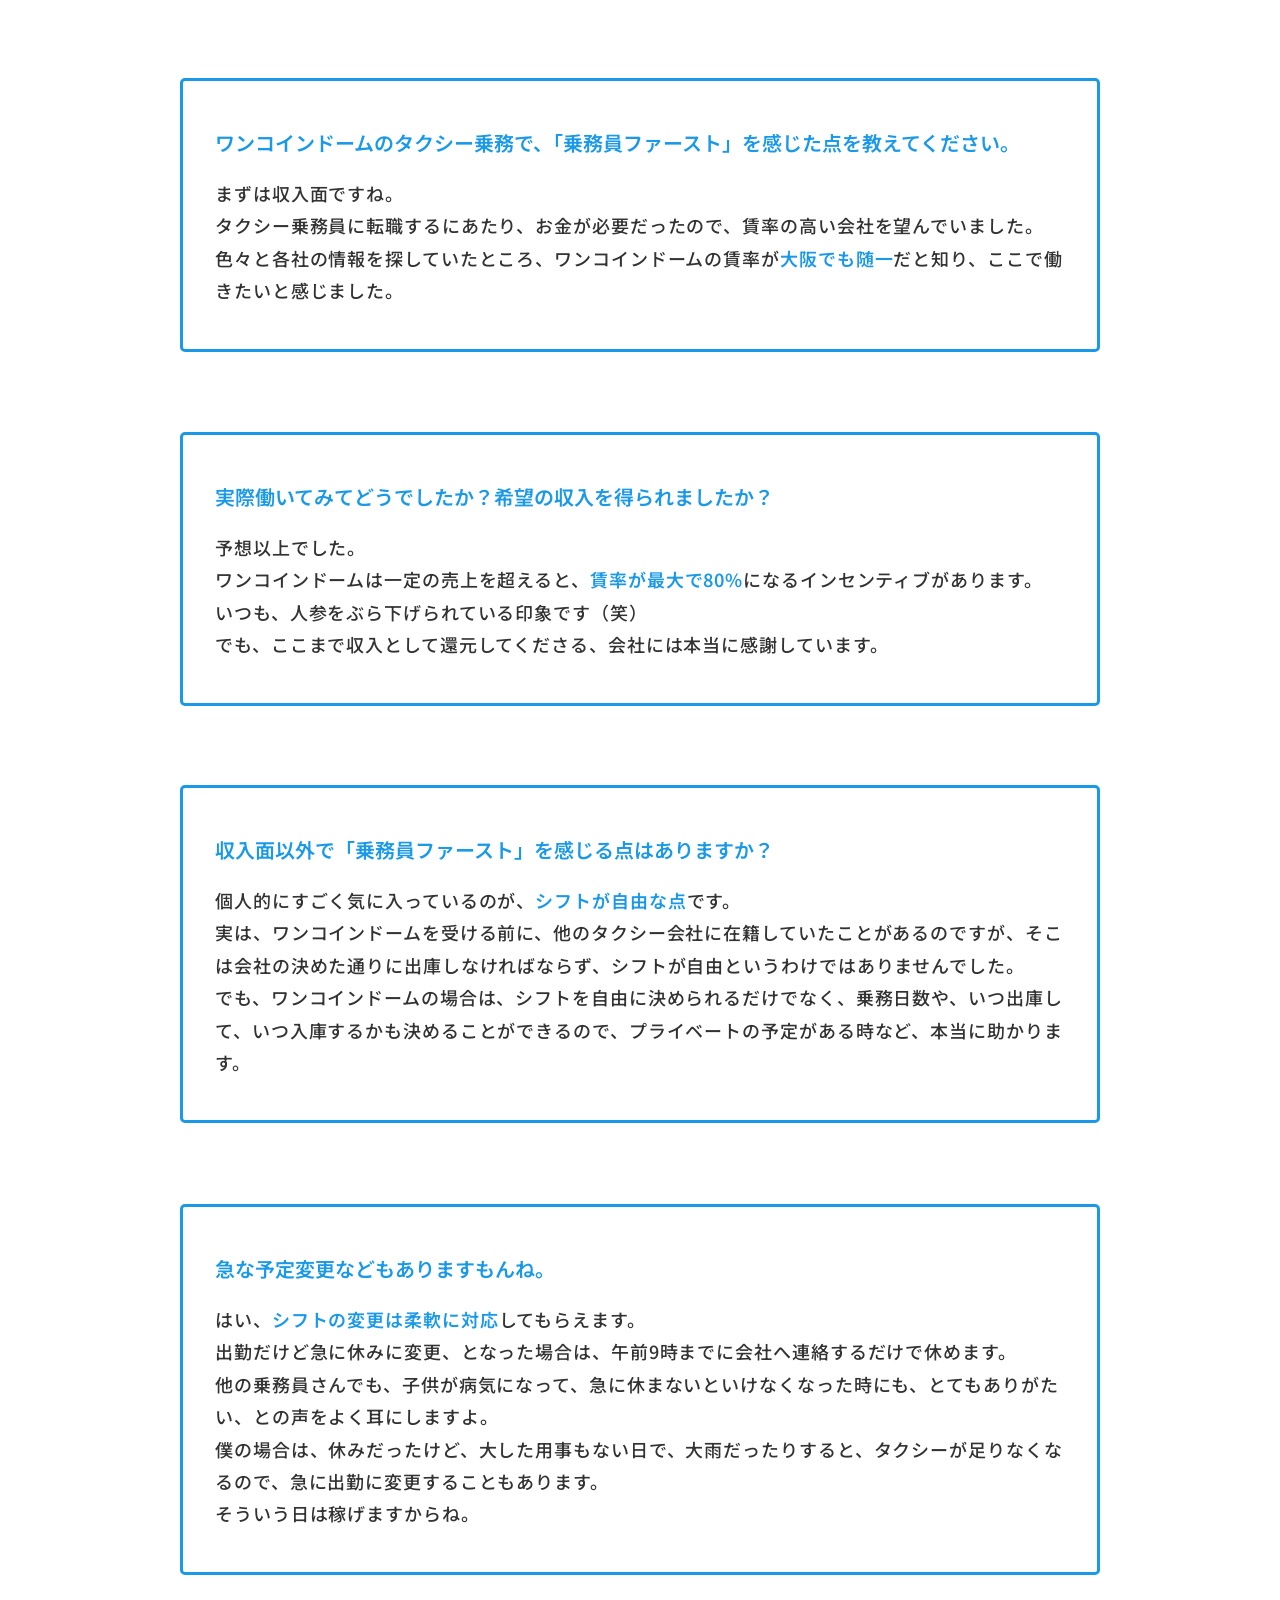
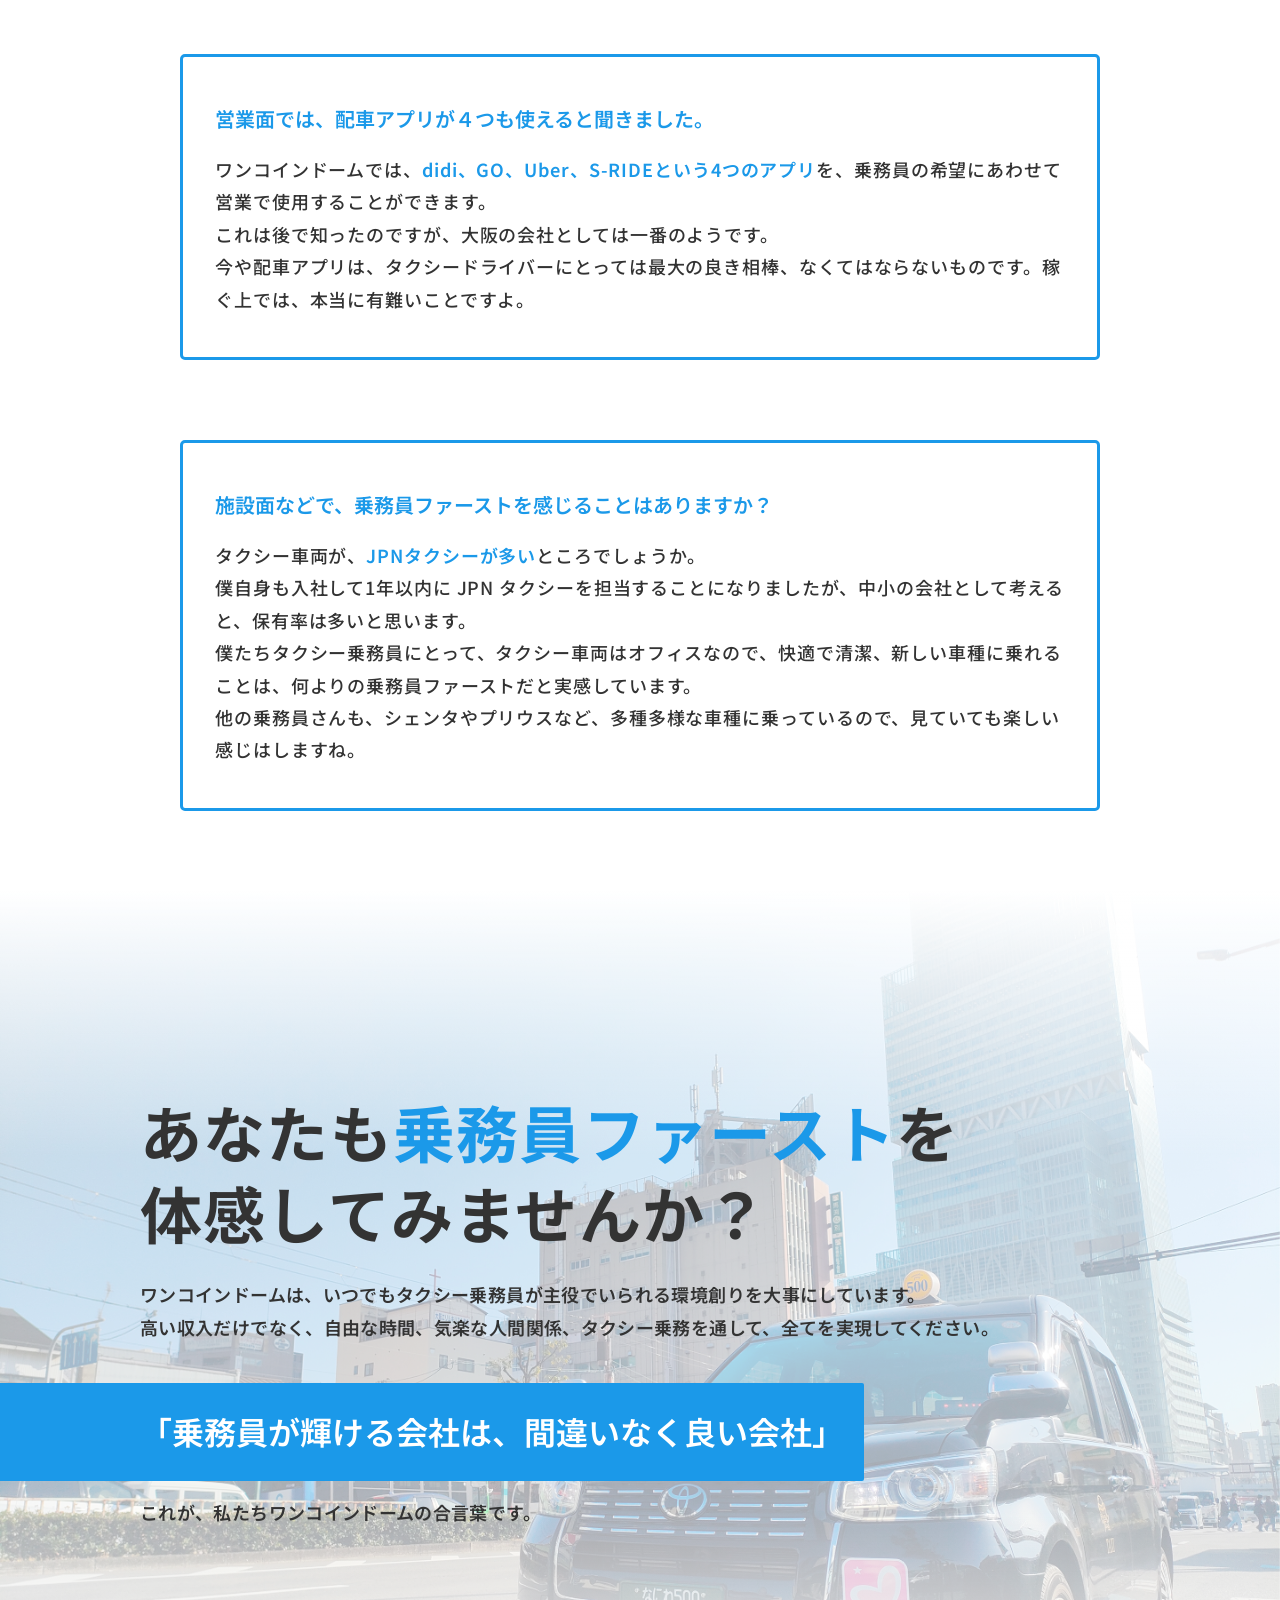
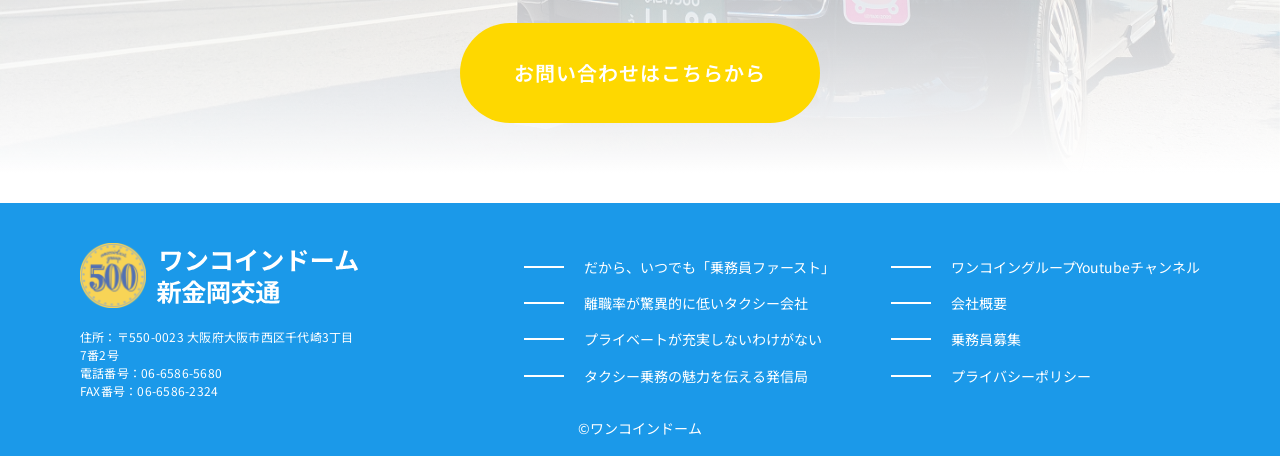
==== commit 49fc95a3: "search console・analyticsタグ追加" ====
--- a/crewfirst.html
+++ b/crewfirst.html
@@ -160,7 +160,7 @@
                     これが、私たちワンコインドームの合言葉です。
                 </p>
                 <div class="cta_btn-wrap js-cta-btn">
-                    <a class="btn btn--primary" href="https://1cointaxi.com/contact/">お問い合わせはこちらから</a>
+                    <a class="btn btn--primary js-contact-btn" href="https://1cointaxi.com/contact/">お問い合わせはこちらから</a>
                 </div>
             </div>
         </section>
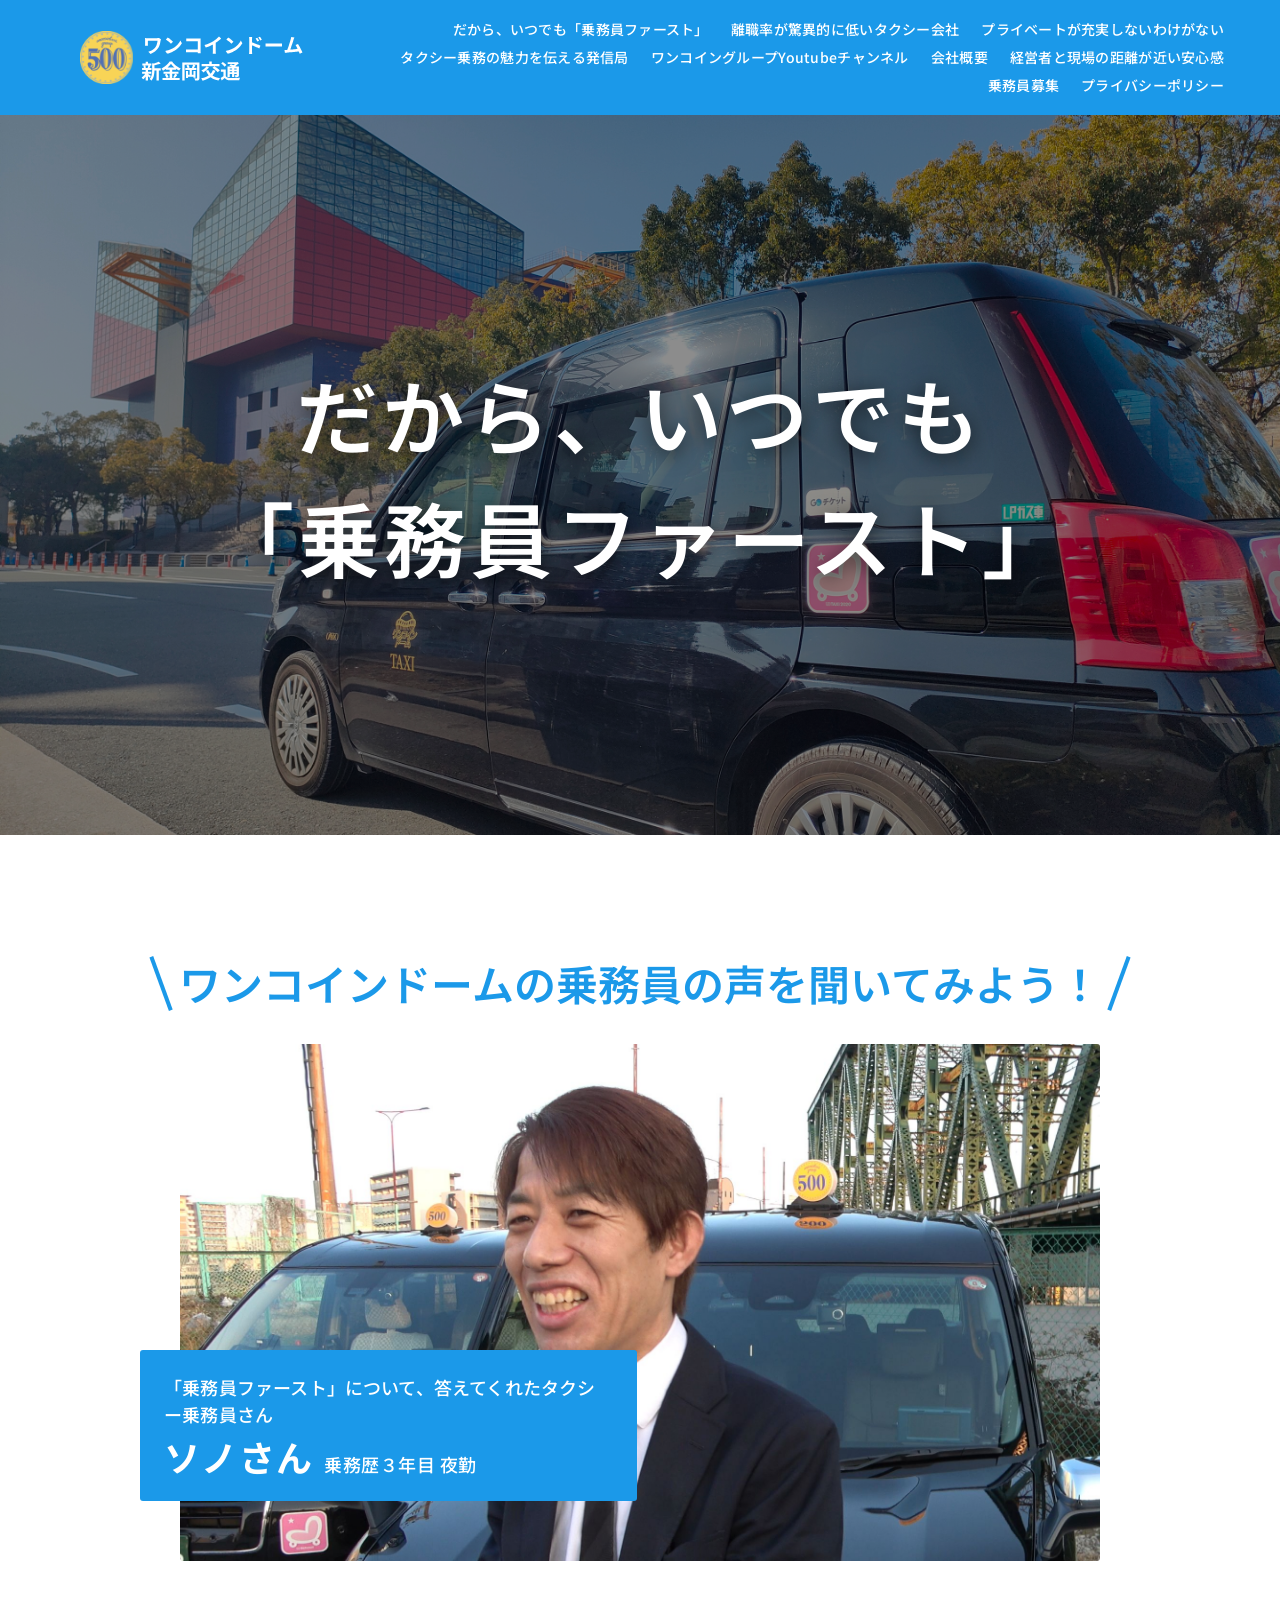
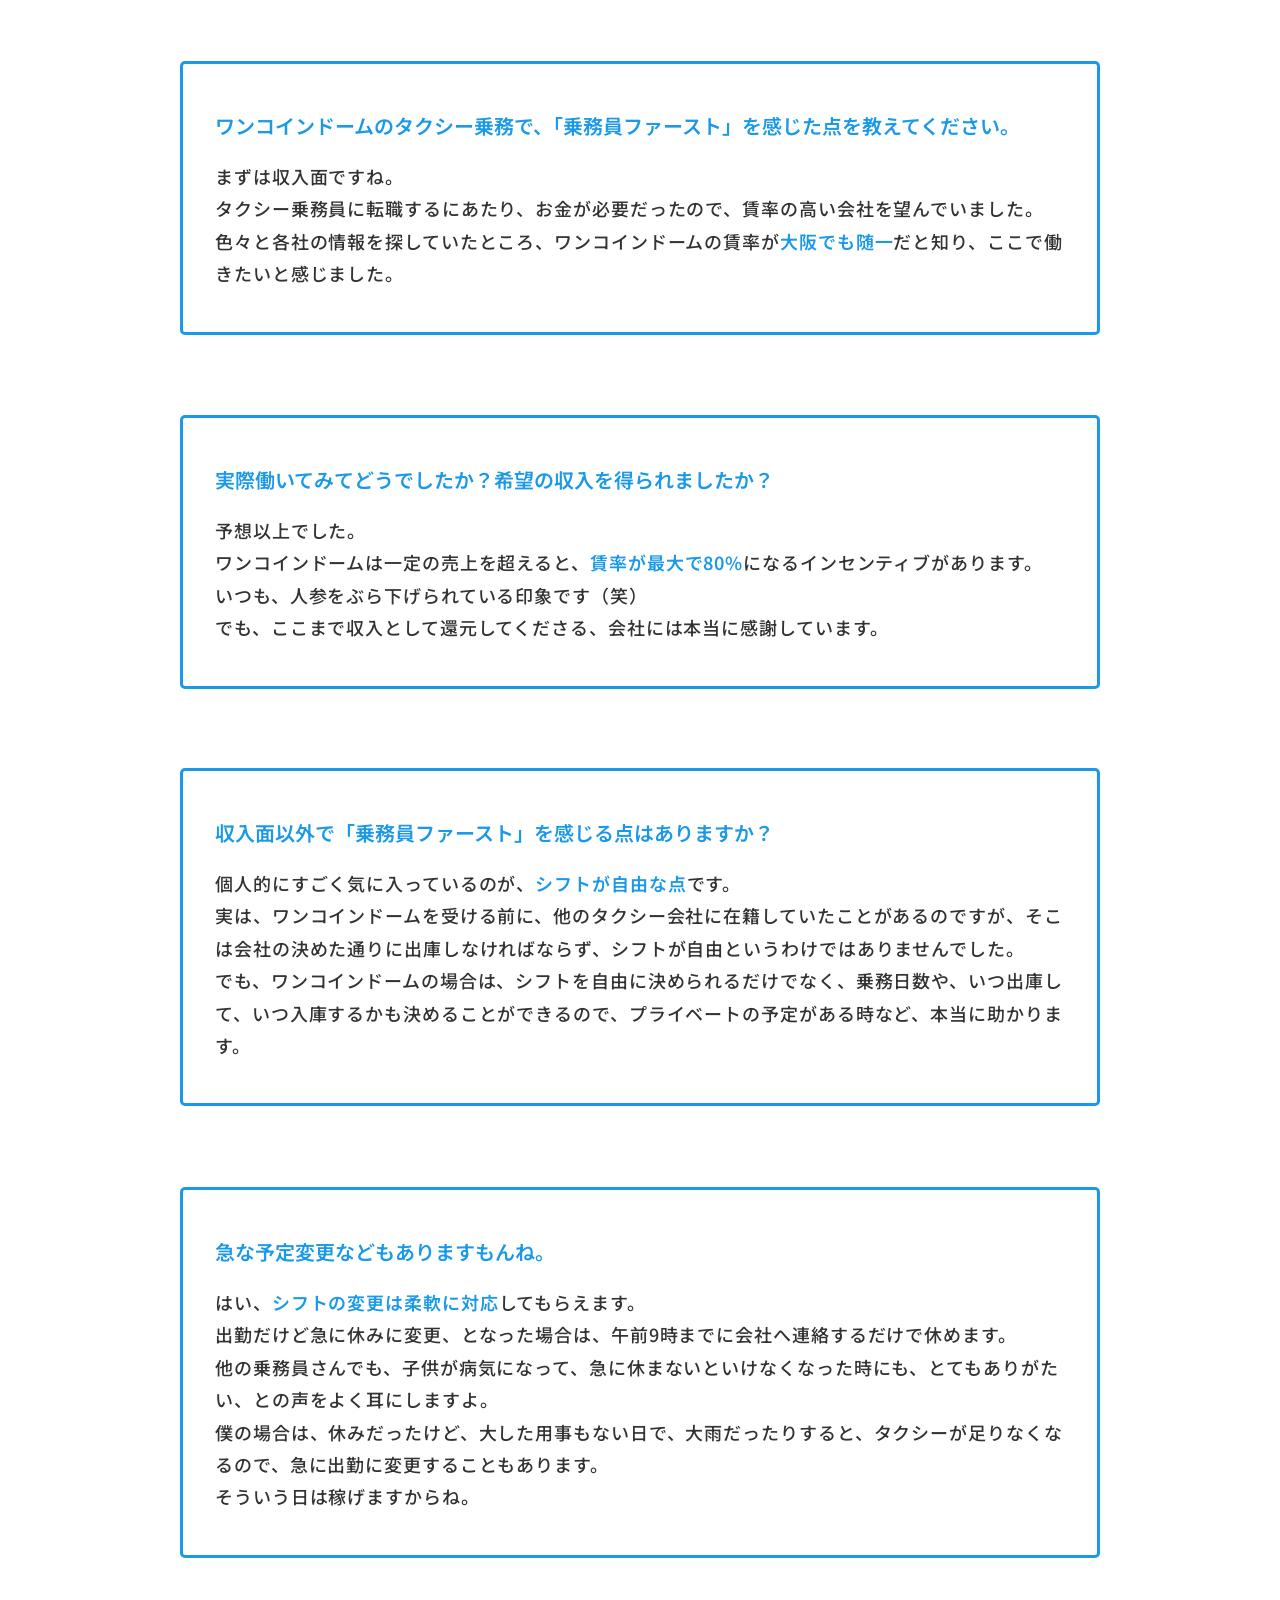
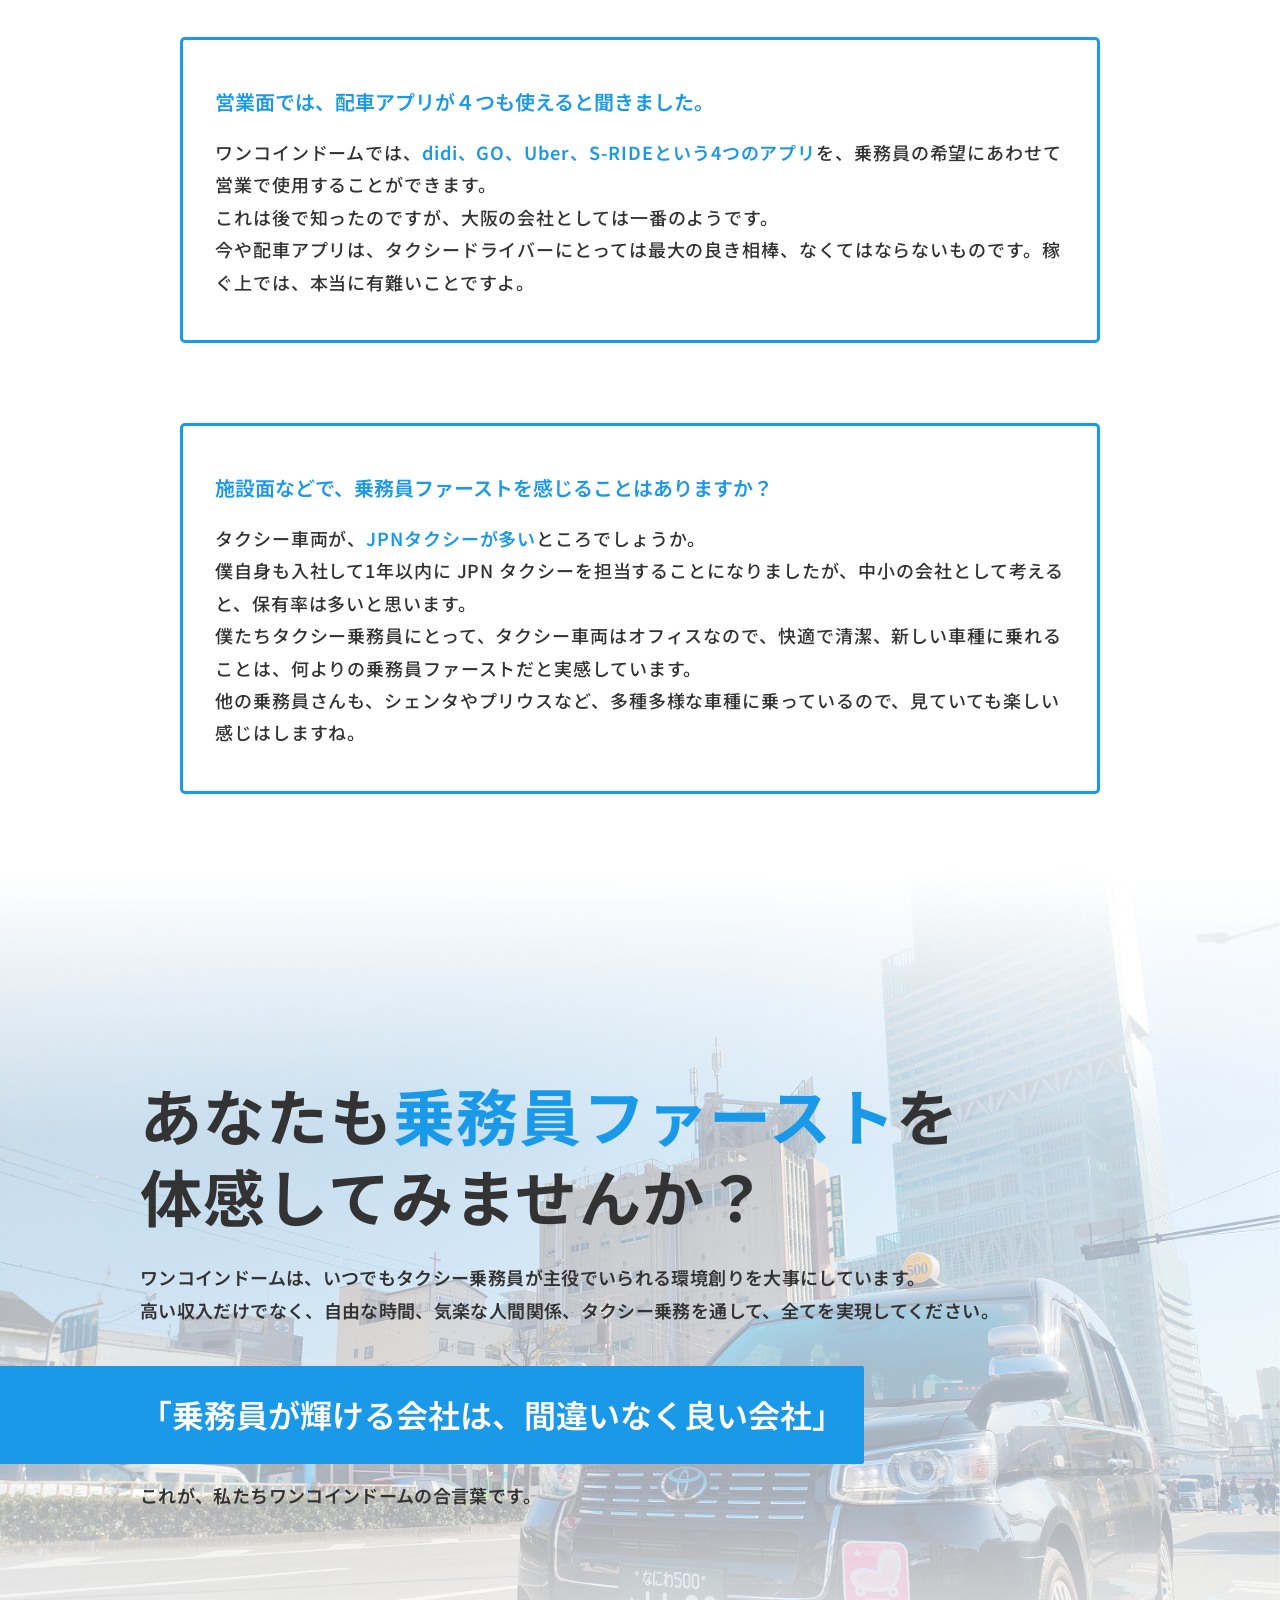
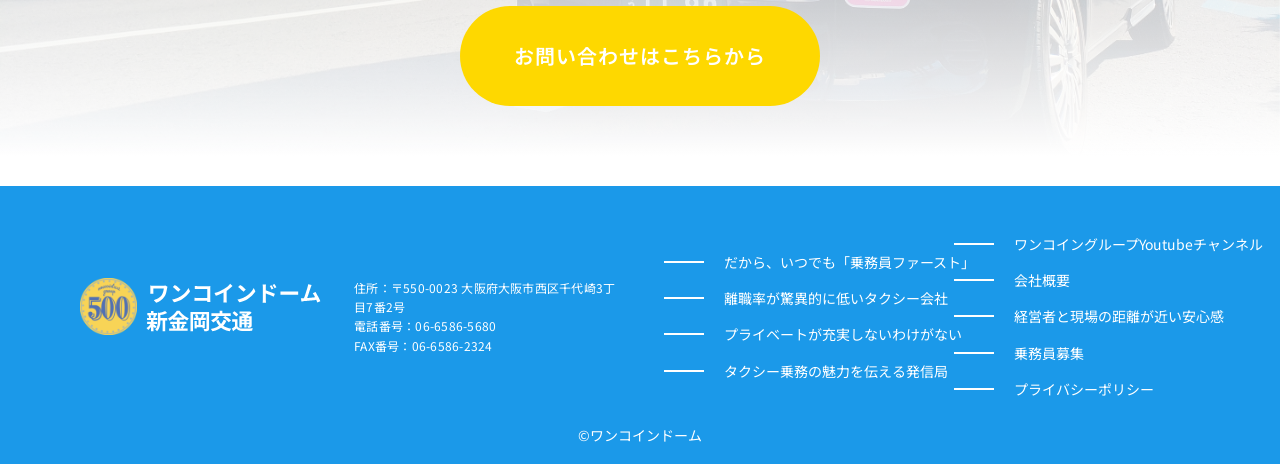
==== commit 5fff3ad7: "修正部分UP" ====
--- a/crewfirst.html
+++ b/crewfirst.html
@@ -74,8 +74,10 @@
                         <li><a href="workstyle.html">プライベートが充実しないわけがない</a></li>
                         <li><a href="media.html">タクシー乗務の魅力を伝える発信局</a></li>
                         <li><a href="https://www.youtube.com/@onecointaxi500">ワンコイングループYoutubeチャンネル</a></li>
-                        <li><a href="https://1cointaxi.com/company">会社概要</a></li>
+                        <li><a href="#company">会社概要</a></li>
+                        <li><a href="#close">経営者と現場の距離が近い安心感</a></li>
                         <li><a class="js-contact-btn" href="https://1cointaxi.com/contact">乗務員募集</a></li>
+                        <li class="sp"><a href="https://1cointaxi.com/privacy/">プライバシーポリシー</a></li>
                     </ul>
                 </div>
             </nav>
@@ -186,9 +188,10 @@
                 </ul>
                 <ul class="footer_list_2">
                     <li><a href="https://www.youtube.com/@onecointaxi500">ワンコイングループYoutubeチャンネル</a></li>
-                    <li><a href="https://1cointaxi.com/company">会社概要</a></li>
+                    <li><a href="#company">会社概要</a></li>
+                    <li><a href="#close">経営者と現場の距離が近い安心感</a></li>
                     <li><a class="js-contact-btn" href="https://1cointaxi.com/contact">乗務員募集</a></li>
-                    <li><a href="https://1cointaxi.com/privacy-policy">プライバシーポリシー</a></li>
+                    <li><a href="https://1cointaxi.com/privacy/">プライバシーポリシー</a></li>
                 </ul>
             </nav>
         </div>
--- a/css/common.css
+++ b/css/common.css
@@ -1 +1 @@
-html,body{font-size:62.5%;font-family:"Noto Sans JP",sans-serif;overflow-x:clip}:root{--header-h: 80px}body{padding-top:var(--header-h)}img{width:100%;max-width:100%;height:auto}.visuallyhidden{position:absolute;clip:rect(1px, 1px, 1px, 1px);-webkit-clip-path:inset(0px 0px 99.9% 99.9%);clip-path:inset(0px 0px 99.9% 99.9%);overflow:hidden;height:1px;width:1px;padding:0;border:0}+html,body{scroll-behavior:smooth;font-size:62.5%;font-family:"Noto Sans JP",sans-serif;overflow-x:clip}:root{--header-h: 80px}body{padding-top:var(--header-h)}img{width:100%;max-width:100%;height:auto}.visuallyhidden{position:absolute;clip:rect(1px, 1px, 1px, 1px);-webkit-clip-path:inset(0px 0px 99.9% 99.9%);clip-path:inset(0px 0px 99.9% 99.9%);overflow:hidden;height:1px;width:1px;padding:0;border:0}
--- a/css/menu.css
+++ b/css/menu.css
@@ -1 +1 @@
-html,body{font-size:62.5%;font-family:"Noto Sans JP",sans-serif;overflow-x:clip}:root{--header-h: 80px}body{padding-top:var(--header-h)}img{width:100%;max-width:100%;height:auto}.visuallyhidden{position:absolute;clip:rect(1px, 1px, 1px, 1px);-webkit-clip-path:inset(0px 0px 99.9% 99.9%);clip-path:inset(0px 0px 99.9% 99.9%);overflow:hidden;height:1px;width:1px;padding:0;border:0}@media(max-width: 767px){#g-nav{position:fixed;z-index:2000;top:0;right:0;width:100%;height:100vh;background:#1b99e9;transform:translateX(120%);transition:transform .6s ease;overflow-x:hidden}#g-nav.panelactive{transform:translateX(0)}#g-nav.panelactive #g-nav-list{position:fixed;z-index:999;width:100%;height:100vh;overflow:auto;-webkit-overflow-scrolling:touch}#g-nav ul{width:100%;position:absolute;z-index:999;top:50%;left:50%;transform:translate(-50%, -50%)}#g-nav li{list-style:none;text-align:left}#g-nav li a{color:#fff;text-decoration:none;padding:24px;display:block;letter-spacing:.1em;font-weight:600;font-size:16px;white-space:normal;overflow-wrap:anywhere;word-break:break-word}.openbtn{position:fixed;z-index:9999;right:10px;cursor:pointer;width:50px;height:50px}.openbtn span{display:inline-block;transition:all .4s;position:absolute;left:12px;height:2px;background-color:#fff;width:60%}.openbtn span:nth-of-type(1){top:15px}.openbtn span:nth-of-type(2){top:25px}.openbtn span:nth-of-type(3){top:35px}.openbtn.active span:nth-of-type(1){top:18px;left:12px;transform:translateY(6px) rotate(-45deg);width:60%}.openbtn.active span:nth-of-type(2){opacity:0}.openbtn.active span:nth-of-type(3){top:30px;left:12px;transform:translateY(-6px) rotate(45deg);width:60%}}+html,body{scroll-behavior:smooth;font-size:62.5%;font-family:"Noto Sans JP",sans-serif;overflow-x:clip}:root{--header-h: 80px}body{padding-top:var(--header-h)}img{width:100%;max-width:100%;height:auto}.visuallyhidden{position:absolute;clip:rect(1px, 1px, 1px, 1px);-webkit-clip-path:inset(0px 0px 99.9% 99.9%);clip-path:inset(0px 0px 99.9% 99.9%);overflow:hidden;height:1px;width:1px;padding:0;border:0}@media(max-width: 767px){#g-nav{position:fixed;z-index:2000;top:0;right:0;width:100%;height:100vh;background:#1b99e9;transform:translateX(120%);transition:transform .6s ease;overflow-x:hidden}#g-nav.panelactive{transform:translateX(0)}#g-nav.panelactive #g-nav-list{position:fixed;z-index:999;width:100%;height:100vh;overflow:auto;-webkit-overflow-scrolling:touch}#g-nav ul{width:100%;position:absolute;z-index:999;top:50%;left:50%;transform:translate(-50%, -50%)}#g-nav li{list-style:none;text-align:left}#g-nav li a{color:#fff;text-decoration:none;padding:24px;display:block;letter-spacing:.1em;font-weight:600;font-size:16px;white-space:normal;overflow-wrap:anywhere;word-break:break-word}.openbtn{position:fixed;z-index:9999;right:10px;cursor:pointer;width:50px;height:50px}.openbtn span{display:inline-block;transition:all .4s;position:absolute;left:12px;height:2px;background-color:#fff;width:60%}.openbtn span:nth-of-type(1){top:15px}.openbtn span:nth-of-type(2){top:25px}.openbtn span:nth-of-type(3){top:35px}.openbtn.active span:nth-of-type(1){top:18px;left:12px;transform:translateY(6px) rotate(-45deg);width:60%}.openbtn.active span:nth-of-type(2){opacity:0}.openbtn.active span:nth-of-type(3){top:30px;left:12px;transform:translateY(-6px) rotate(45deg);width:60%}}
--- a/css/header.css
+++ b/css/header.css
@@ -1 +1 @@
-html,body{font-size:62.5%;font-family:"Noto Sans JP",sans-serif;overflow-x:clip}:root{--header-h: 80px}body{padding-top:var(--header-h)}img{width:100%;max-width:100%;height:auto}.visuallyhidden{position:absolute;clip:rect(1px, 1px, 1px, 1px);-webkit-clip-path:inset(0px 0px 99.9% 99.9%);clip-path:inset(0px 0px 99.9% 99.9%);overflow:hidden;height:1px;width:1px;padding:0;border:0}header{position:fixed;inset:0 0 auto 0;z-index:1000;background:#1b99e9}header::before{content:none}header #header-top{position:relative;z-index:1;display:flex;align-items:center;justify-content:space-between;padding:10px 12px;opacity:1;transform:none;animation:none}header .header__brand{display:flex;align-items:center;text-decoration:none}header .header__brand img{max-width:200px;height:auto}+html,body{scroll-behavior:smooth;font-size:62.5%;font-family:"Noto Sans JP",sans-serif;overflow-x:clip}:root{--header-h: 80px}body{padding-top:var(--header-h)}img{width:100%;max-width:100%;height:auto}.visuallyhidden{position:absolute;clip:rect(1px, 1px, 1px, 1px);-webkit-clip-path:inset(0px 0px 99.9% 99.9%);clip-path:inset(0px 0px 99.9% 99.9%);overflow:hidden;height:1px;width:1px;padding:0;border:0}header{position:fixed;inset:0 0 auto 0;z-index:1000;background:#1b99e9}header::before{content:none}header #header-top{position:relative;z-index:1;display:flex;align-items:center;justify-content:space-between;padding:10px 12px;opacity:1;transform:none;animation:none}header .header__brand{display:flex;align-items:center;text-decoration:none}header .header__brand img{max-width:200px;height:auto}
--- a/css/header_pc.css
+++ b/css/header_pc.css
@@ -1 +1 @@
-html,body{font-size:62.5%;font-family:"Noto Sans JP",sans-serif;overflow-x:clip}:root{--header-h: 80px}body{padding-top:var(--header-h)}img{width:100%;max-width:100%;height:auto}.visuallyhidden{position:absolute;clip:rect(1px, 1px, 1px, 1px);-webkit-clip-path:inset(0px 0px 99.9% 99.9%);clip-path:inset(0px 0px 99.9% 99.9%);overflow:hidden;height:1px;width:1px;padding:0;border:0}@media(min-width: 768px){header{position:fixed;inset:0 0 auto 0;z-index:1000;background:rgba(0,0,0,0);overflow:hidden}header::before{content:"";position:absolute;inset:0;background:#1b99e9;transform:scaleX(0);transform-origin:left;animation:header-wipe .8s cubic-bezier(0.22, 1, 0.36, 1) forwards;z-index:0}header #header-top{position:relative;z-index:1;max-width:1440px;margin:0 auto;padding:20px 80px;display:flex;align-items:center;gap:24px;opacity:0;transform:translateY(-10px);animation:header-items .55s ease-out forwards;animation-delay:.35s}header .header__brand{flex:1 0 30%;display:block;transition:opacity .3s ease}header .header__brand img{max-width:280px;width:100%;height:auto}header .header__brand:hover{opacity:.5}header .openbtn{display:none}header #g-nav{flex:1 0 70%;position:static;width:auto;height:auto;inset:auto;transform:none;background:rgba(0,0,0,0);transition:none;z-index:auto}header #g-nav.panelactive{right:auto}header #g-nav.panelactive #g-nav-list{position:static;width:auto;height:auto;overflow:visible}header #g-nav-list{width:100%}header #g-nav-list ul{position:static;display:flex;justify-content:flex-end;flex-wrap:wrap;gap:10px 22px;max-width:920px;margin-left:auto}header #g-nav li{text-align:left}header #g-nav li a{display:inline-block;padding:0;color:#fff;font-weight:500;font-size:16px;line-height:1.5;letter-spacing:.02em;white-space:nowrap;transition:opacity .4s ease,transform .4s ease}header #g-nav li a:hover{opacity:.7;transform:translateY(-2px)}@keyframes header-wipe{to{transform:scaleX(1)}}@keyframes header-items{to{opacity:1;transform:translateY(0)}}}+html,body{scroll-behavior:smooth;font-size:62.5%;font-family:"Noto Sans JP",sans-serif;overflow-x:clip}:root{--header-h: 80px}body{padding-top:var(--header-h)}img{width:100%;max-width:100%;height:auto}.visuallyhidden{position:absolute;clip:rect(1px, 1px, 1px, 1px);-webkit-clip-path:inset(0px 0px 99.9% 99.9%);clip-path:inset(0px 0px 99.9% 99.9%);overflow:hidden;height:1px;width:1px;padding:0;border:0}@media(min-width: 768px){header{position:fixed;inset:0 0 auto 0;z-index:1000;background:rgba(0,0,0,0);overflow:hidden}header::before{content:"";position:absolute;inset:0;background:#1b99e9;transform:scaleX(0);transform-origin:left;animation:header-wipe .8s cubic-bezier(0.22, 1, 0.36, 1) forwards;z-index:0}header #header-top{position:relative;z-index:1;max-width:1440px;margin:0 auto;padding:20px 80px;display:flex;align-items:center;gap:24px;opacity:0;transform:translateY(-10px);animation:header-items .55s ease-out forwards;animation-delay:.35s}header .header__brand{flex:1 0 20%;display:block;transition:opacity .3s ease}header .header__brand img{max-width:280px;width:100%;height:auto}header .header__brand:hover{opacity:.5}header .openbtn{display:none}header #g-nav{flex:1 0 80%;position:static;width:auto;height:auto;inset:auto;transform:none;background:rgba(0,0,0,0);transition:none;z-index:auto}header #g-nav.panelactive{right:auto}header #g-nav.panelactive #g-nav-list{position:static;width:auto;height:auto;overflow:visible}header #g-nav-list{width:100%}header #g-nav-list ul{position:static;display:flex;justify-content:flex-end;flex-wrap:wrap;gap:10px 22px;max-width:920px;margin-left:auto}header #g-nav li{text-align:left}header #g-nav li a{display:inline-block;padding:0;color:#fff;font-weight:500;font-size:14px;line-height:1.3;letter-spacing:.02em;white-space:nowrap;transition:opacity .4s ease,transform .4s ease}header #g-nav li a:hover{opacity:.7;transform:translateY(-2px)}@keyframes header-wipe{to{transform:scaleX(1)}}@keyframes header-items{to{opacity:1;transform:translateY(0)}}}
--- a/css/footer.css
+++ b/css/footer.css
@@ -1 +1 @@
-html,body{font-size:62.5%;font-family:"Noto Sans JP",sans-serif;overflow-x:clip}:root{--header-h: 80px}body{padding-top:var(--header-h)}img{width:100%;max-width:100%;height:auto}.visuallyhidden{position:absolute;clip:rect(1px, 1px, 1px, 1px);-webkit-clip-path:inset(0px 0px 99.9% 99.9%);clip-path:inset(0px 0px 99.9% 99.9%);overflow:hidden;height:1px;width:1px;padding:0;border:0}.footer{background:#1b99e9;color:#fff;padding-top:4rem}.footer .footer_inner{margin:0 auto;padding:0 40px}.footer .footer_inner .footer_left .footer__brand{display:block;margin-bottom:10px}.footer .footer_inner .footer_left .footer__brand img{display:block;width:100%;height:auto}.footer .footer_inner .footer_left .footer__contact{font-size:12px;line-height:1.5;letter-spacing:.02em}.footer .footer_inner .footer_nav{display:none}.footer .footer_bottom{padding:2rem 0;font-size:12px;text-align:center}+html,body{scroll-behavior:smooth;font-size:62.5%;font-family:"Noto Sans JP",sans-serif;overflow-x:clip}:root{--header-h: 80px}body{padding-top:var(--header-h)}img{width:100%;max-width:100%;height:auto}.visuallyhidden{position:absolute;clip:rect(1px, 1px, 1px, 1px);-webkit-clip-path:inset(0px 0px 99.9% 99.9%);clip-path:inset(0px 0px 99.9% 99.9%);overflow:hidden;height:1px;width:1px;padding:0;border:0}.footer{background:#1b99e9;color:#fff;padding-top:4rem}.footer .footer_inner{margin:0 auto;padding:0 40px}.footer .footer_inner .footer_left .footer__info{margin-bottom:24px}.footer .footer_inner .footer_left .footer__brand{display:block;margin-bottom:10px}.footer .footer_inner .footer_left .footer__brand img{display:block;width:100%;height:auto}.footer .footer_inner .footer_left .footer__contact{font-size:12px;line-height:1.5;letter-spacing:.02em}.footer .footer_inner .footer_left .footer__contact a{color:#fff}.footer .footer_inner .footer-lost-item{padding:20px 16px;border-radius:12px;background:#fff;color:#333;text-align:center}.footer .footer_inner .footer-lost-item__title{margin-bottom:8px;color:#1b99e9;font-size:16px;font-weight:700;letter-spacing:.04em}.footer .footer_inner .footer-lost-item__text{margin-bottom:16px;font-size:12px;font-weight:600;line-height:1.7;letter-spacing:.03em}.footer .footer_inner .footer-lost-item__btn{display:inline-flex;align-items:center;justify-content:center;width:100%;max-width:320px;min-height:56px;padding:12px 20px;border-radius:999px;background:#fed800;color:#fff;font-size:14px;font-weight:700;letter-spacing:.04em;text-decoration:none}.footer .footer_inner .footer_nav{display:none}.footer .footer_bottom{padding:2rem 0;font-size:12px;text-align:center}
--- a/css/footer_pc.css
+++ b/css/footer_pc.css
@@ -1 +1 @@
-html,body{font-size:62.5%;font-family:"Noto Sans JP",sans-serif;overflow-x:clip}:root{--header-h: 80px}body{padding-top:var(--header-h)}img{width:100%;max-width:100%;height:auto}.visuallyhidden{position:absolute;clip:rect(1px, 1px, 1px, 1px);-webkit-clip-path:inset(0px 0px 99.9% 99.9%);clip-path:inset(0px 0px 99.9% 99.9%);overflow:hidden;height:1px;width:1px;padding:0;border:0}@media(min-width: 768px){.footer{padding-top:40px}.footer .footer_inner{padding:0 80px;max-width:1440px;margin:0 auto;display:flex;align-items:center;justify-content:space-between}.footer .footer_inner .footer_left{flex:0 1 25%;justify-items:start}.footer .footer_inner .footer_left .footer__brand{margin-bottom:20px;display:flex;align-items:center;gap:8px;transition:opacity .3s ease}.footer .footer_inner .footer_left .footer__brand img{width:100%;height:auto}.footer .footer_inner .footer_left .footer__brand:hover{opacity:.5}.footer .footer_inner .footer_nav{max-width:700px;display:flex;align-items:center;justify-content:flex-end;flex:0 1 70%}.footer .footer_inner .footer_list_1 li,.footer .footer_inner .footer_list_2 li{width:100%}.footer .footer_inner .footer_list_1 li a,.footer .footer_inner .footer_list_2 li a{position:relative;padding-left:60px;color:#fff;font-size:14px;line-height:2.6;white-space:nowrap;transition:opacity .3s ease}.footer .footer_inner .footer_list_1 li a::before,.footer .footer_inner .footer_list_2 li a::before{content:"";position:absolute;left:0;top:50%;width:40px;height:2px;background:#fff;transform:translateY(-50%);transition:transform .35s ease}.footer .footer_inner .footer_list_1 li a:hover,.footer .footer_inner .footer_list_2 li a:hover{opacity:.6}.footer .footer_inner .footer_list_1 li a:hover::before,.footer .footer_inner .footer_list_2 li a:hover::before{transform:translate(6px, -50%);opacity:.6}.footer .footer_inner .footer_list_1{margin-right:8%}.footer .footer_bottom{font-size:14px}}+html,body{scroll-behavior:smooth;font-size:62.5%;font-family:"Noto Sans JP",sans-serif;overflow-x:clip}:root{--header-h: 80px}body{padding-top:var(--header-h)}img{width:100%;max-width:100%;height:auto}.visuallyhidden{position:absolute;clip:rect(1px, 1px, 1px, 1px);-webkit-clip-path:inset(0px 0px 99.9% 99.9%);clip-path:inset(0px 0px 99.9% 99.9%);overflow:hidden;height:1px;width:1px;padding:0;border:0}@media(min-width: 768px){.footer{padding-top:40px}.footer .footer_inner{padding:0 80px;max-width:1440px;margin:0 auto;display:flex;align-items:center;justify-content:space-between;gap:48px}.footer .footer_inner .footer_left{flex:0 1 48%;display:flex;align-items:center;gap:32px}.footer .footer_inner .footer_left .footer__info{flex:0 1 48%;margin-bottom:0}.footer .footer_inner .footer_left .footer__brand{margin-bottom:20px;display:flex;align-items:center;gap:8px;transition:opacity .3s ease}.footer .footer_inner .footer_left .footer__brand img{width:100%;height:auto}.footer .footer_inner .footer_left .footer__brand:hover{opacity:.5}.footer .footer_inner .footer_left .footer__contact{font-size:12px;line-height:1.6}.footer .footer_inner .footer-lost-item{flex:0 1 320px;padding:20px;border-radius:14px}.footer .footer_inner .footer-lost-item__title{font-size:16px}.footer .footer_inner .footer-lost-item__text{font-size:13px}.footer .footer_inner .footer-lost-item__btn{width:100%;min-height:54px;transition:opacity .4s ease}.footer .footer_inner .footer-lost-item__btn:hover{opacity:.7}.footer .footer_inner .footer_nav{max-width:700px;display:flex;align-items:center;justify-content:flex-end;flex:0 1 48%}.footer .footer_inner .footer_list_1 li,.footer .footer_inner .footer_list_2 li{width:100%}.footer .footer_inner .footer_list_1 li a,.footer .footer_inner .footer_list_2 li a{position:relative;padding-left:60px;color:#fff;font-size:14px;line-height:2.6;white-space:nowrap;transition:opacity .3s ease}.footer .footer_inner .footer_list_1 li a::before,.footer .footer_inner .footer_list_2 li a::before{content:"";position:absolute;left:0;top:50%;width:40px;height:2px;background:#fff;transform:translateY(-50%);transition:transform .35s ease}.footer .footer_inner .footer_list_1 li a:hover,.footer .footer_inner .footer_list_2 li a:hover{opacity:.6}.footer .footer_inner .footer_list_1 li a:hover::before,.footer .footer_inner .footer_list_2 li a:hover::before{transform:translate(6px, -50%);opacity:.6}.footer .footer_inner .footer_list_1{margin-right:8%}.footer .footer_bottom{font-size:14px}}
--- a/css/interview.css
+++ b/css/interview.css
@@ -1 +1 @@
-html,body{font-size:62.5%;font-family:"Noto Sans JP",sans-serif;overflow-x:clip}:root{--header-h: 80px}body{padding-top:var(--header-h)}img{width:100%;max-width:100%;height:auto}.visuallyhidden{position:absolute;clip:rect(1px, 1px, 1px, 1px);-webkit-clip-path:inset(0px 0px 99.9% 99.9%);clip-path:inset(0px 0px 99.9% 99.9%);overflow:hidden;height:1px;width:1px;padding:0;border:0}.btn{display:inline-flex;align-items:center;justify-content:center;width:min(70vw,360px);height:72px;padding:0 32px;font-weight:600;font-size:1.6rem;letter-spacing:.03em;border-radius:999px;text-decoration:none;cursor:pointer}.btn--primary{background:#fed800;color:#fff}.hero{margin-bottom:5rem;position:relative;height:35vh;min-height:220px;overflow:hidden;display:flex;align-items:center;justify-content:center;text-align:center}.hero::after{content:"";position:absolute;inset:0;transform:scale(1.08);animation:hero-bg 6s ease-out forwards;z-index:0}.hero::before{content:"";position:absolute;inset:0;background:rgba(0,0,0,.45);z-index:1}.hero h1{position:relative;z-index:2;padding:0 12px;color:#fff;font-weight:600;font-size:32px;line-height:1.3;letter-spacing:.05em;text-shadow:0 4px 20px rgba(0,0,0,.6);opacity:0;transform:translateY(10px);animation:hero-title 1.8s cubic-bezier(0.22, 1, 0.36, 1) forwards;animation-delay:.6s}@keyframes hero-bg{to{transform:scale(1)}}@keyframes hero-title{to{opacity:1;transform:translateY(0)}}@keyframes heroFadeZoom{0%{opacity:0;transform:scale(1.05)}100%{opacity:1;transform:scale(1)}}.voice .voice_inner{margin-bottom:3.2rem;text-align:center}.voice .voice_inner .voice_title{position:relative;display:inline-flex;align-items:center;color:#1b99e9;font-weight:600;font-size:16px;line-height:1.35;white-space:nowrap}.voice .voice_inner .voice_title::before,.voice .voice_inner .voice_title::after{content:"";position:absolute;top:0;width:2px;height:100%;background:#1b99e9}.voice .voice_inner .voice_title::before{left:-6px;transform:rotate(-20deg)}.voice .voice_inner .voice_title::after{right:-6px;transform:rotate(20deg)}.voice .voice_card{margin-bottom:12rem;padding:0 2rem}.voice .voice_card .voice_image{position:relative}.voice .voice_card .voice_image img{width:100%;display:block;border-radius:3px}.voice .voice_card .voice_image .voice_profile{width:95%;position:absolute;left:-8px;bottom:-60px;padding:16px;background:#1b99e9;color:#fff;letter-spacing:.03em;border-radius:3px}.voice .voice_card .voice_image .voice_profile_lead{font-size:14px;font-weight:500;line-height:1.5;margin-bottom:.8rem}.voice .voice_card .voice_image .voice_profile_name{font-size:18px;font-weight:500;letter-spacing:.05em}.voice .voice_card .voice_image .voice_profile_name span{font-size:14px;font-weight:500;letter-spacing:.03em}.js-reveal-title{opacity:0;transform:translateY(30px);transition:opacity 1s ease-out,transform 1s cubic-bezier(0.25, 1, 0.5, 1)}.js-reveal-title.is-show{opacity:1;transform:translateY(0)}.js-reveal-card{opacity:0;transform:translateY(18px);transition:opacity .9s ease,transform .9s ease}.js-reveal-card.is-show{opacity:1;transform:translateY(0)}.js-reveal-card.is-show .voice_profile{opacity:1;transform:translateX(0)}.js-reveal-card .voice_profile{opacity:0;transform:translateX(-12px);transition:opacity .7s ease .45s,transform .7s ease .45s}.voice_qa{padding:0 1.4rem}.voice_qa .voice_qa_item{margin-bottom:6rem;padding:20px 18px;border:2px solid #1b99e9;border-radius:3px}.voice_qa .voice_qa_item .voice_qa_question{margin-bottom:1.4rem;font-size:16px;font-weight:600;line-height:1.6;color:#1b99e9}.voice_qa .voice_qa_item p{font-size:14px;font-weight:500;line-height:1.8;letter-spacing:.03em;color:#333}.voice_qa .voice_qa_item p span{color:#1b99e9;font-weight:600}.js-stagger .voice_qa_item{opacity:0;transform:translateY(18px);transition:opacity .3s ease,transform .3s ease;will-change:opacity,transform}.js-stagger .voice_qa_item.is-show{opacity:1;transform:translateY(0)}.cta{position:relative;margin:3rem 0;width:100%;padding:16rem 0 3rem 0;overflow:hidden}.cta::before{content:"";position:absolute;inset:0;opacity:0;transform:scale(1.03);z-index:0;pointer-events:none}.cta::after{content:"";position:absolute;inset:0;background:linear-gradient(rgba(255, 255, 255, 0.65), rgba(255, 255, 255, 0.65)),linear-gradient(to bottom, rgb(255, 255, 255) 0%, rgba(255, 255, 255, 0) 30%, rgba(255, 255, 255, 0) 70%, rgb(255, 255, 255) 100%);z-index:1;pointer-events:none}.cta .cta_inner{position:relative;z-index:2}.cta .cta_inner .cta_kicker{margin-bottom:1.4rem;font-size:22px;font-weight:700;line-height:1.5;letter-spacing:.02em;color:#333}.cta .cta_inner .cta_kicker span{color:#1b99e9}.cta .cta_inner .cta_text{font-size:14px;font-weight:600;line-height:1.8;letter-spacing:.02em;color:#333;margin-bottom:2.2rem}.cta .cta_inner .cta_bar{margin-bottom:2rem;display:inline-block;background:rgba(0,0,0,0);border-radius:0 2px 2px 0;font-weight:600;font-size:14px;line-height:1.8}.cta .cta_inner .cta_note{margin-bottom:4rem;font-size:14px;font-weight:600;letter-spacing:.02em;color:#333}.cta .cta_inner .cta_kicker,.cta .cta_inner .cta_text,.cta .cta_inner .cta_note{padding:0 16px}.cta .cta_inner .cta_btn-wrap{display:flex;justify-content:center}.cta .js-cta-kicker,.cta .js-cta-text,.cta .js-cta-note,.cta .js-cta-btn{opacity:0;transform:translateY(18px)}.cta .js-cta-bar{position:relative;display:inline-block;padding:16px 16px;overflow:hidden;border-radius:0 2px 2px 0}.cta .js-cta-bar span{position:relative;z-index:2;opacity:0;transform:translateY(6px);display:inline-block;color:#fff;white-space:nowrap}.cta .js-cta-bar::before{content:"";position:absolute;inset:0;background:#1b99e9;transform:scaleX(0);transform-origin:left;z-index:1}.cta.is-show::before{animation:ctaBgFade .9s ease-out forwards}.cta.is-show .js-cta-kicker{animation:ctaFadeUp .7s cubic-bezier(0.22, 1, 0.36, 1) forwards;animation-delay:.9s}.cta.is-show .js-cta-text{animation:ctaFadeUp .7s cubic-bezier(0.22, 1, 0.36, 1) forwards;animation-delay:1.15s}.cta.is-show .js-cta-bar::before{animation:ctaBarWipe .7s cubic-bezier(0.22, 1, 0.36, 1) forwards;animation-delay:1.45s}.cta.is-show .js-cta-bar span{animation:ctaFadeUp .55s cubic-bezier(0.22, 1, 0.36, 1) forwards;animation-delay:1.65s}.cta.is-show .js-cta-note{animation:ctaFadeUp .7s cubic-bezier(0.22, 1, 0.36, 1) forwards;animation-delay:1.95s}.cta.is-show .js-cta-btn{animation:ctaFadeUp .7s cubic-bezier(0.22, 1, 0.36, 1) forwards;animation-delay:2.2s}@keyframes ctaBgFade{from{opacity:0;transform:scale(1.03)}to{opacity:1;transform:scale(1)}}@keyframes ctaFadeUp{from{opacity:0;transform:translateY(18px)}to{opacity:1;transform:translateY(0)}}@keyframes ctaBarWipe{to{transform:scaleX(1)}}+html,body{scroll-behavior:smooth;font-size:62.5%;font-family:"Noto Sans JP",sans-serif;overflow-x:clip}:root{--header-h: 80px}body{padding-top:var(--header-h)}img{width:100%;max-width:100%;height:auto}.visuallyhidden{position:absolute;clip:rect(1px, 1px, 1px, 1px);-webkit-clip-path:inset(0px 0px 99.9% 99.9%);clip-path:inset(0px 0px 99.9% 99.9%);overflow:hidden;height:1px;width:1px;padding:0;border:0}.btn{display:inline-flex;align-items:center;justify-content:center;width:min(70vw,360px);height:72px;padding:0 32px;font-weight:600;font-size:1.6rem;letter-spacing:.03em;border-radius:999px;text-decoration:none;cursor:pointer}.btn--primary{background:#fed800;color:#fff}.hero{margin-bottom:5rem;position:relative;height:35vh;min-height:220px;overflow:hidden;display:flex;align-items:center;justify-content:center;text-align:center}.hero::after{content:"";position:absolute;inset:0;transform:scale(1.08);animation:hero-bg 6s ease-out forwards;z-index:0}.hero::before{content:"";position:absolute;inset:0;background:rgba(0,0,0,.45);z-index:1}.hero h1{position:relative;z-index:2;padding:0 12px;color:#fff;font-weight:600;font-size:32px;line-height:1.3;letter-spacing:.05em;text-shadow:0 4px 20px rgba(0,0,0,.6);opacity:0;transform:translateY(10px);animation:hero-title 1.8s cubic-bezier(0.22, 1, 0.36, 1) forwards;animation-delay:.6s}@keyframes hero-bg{to{transform:scale(1)}}@keyframes hero-title{to{opacity:1;transform:translateY(0)}}@keyframes heroFadeZoom{0%{opacity:0;transform:scale(1.05)}100%{opacity:1;transform:scale(1)}}.voice .voice_inner{margin-bottom:3.2rem;text-align:center}.voice .voice_inner .voice_title{position:relative;display:inline-flex;align-items:center;color:#1b99e9;font-weight:600;font-size:16px;line-height:1.35;white-space:nowrap}.voice .voice_inner .voice_title::before,.voice .voice_inner .voice_title::after{content:"";position:absolute;top:0;width:2px;height:100%;background:#1b99e9}.voice .voice_inner .voice_title::before{left:-6px;transform:rotate(-20deg)}.voice .voice_inner .voice_title::after{right:-6px;transform:rotate(20deg)}.voice .voice_card{margin-bottom:12rem;padding:0 2rem}.voice .voice_card .voice_image{position:relative}.voice .voice_card .voice_image img{width:100%;display:block;border-radius:3px}.voice .voice_card .voice_image .voice_profile{width:95%;position:absolute;left:-8px;bottom:-60px;padding:16px;background:#1b99e9;color:#fff;letter-spacing:.03em;border-radius:3px}.voice .voice_card .voice_image .voice_profile_lead{font-size:14px;font-weight:500;line-height:1.5;margin-bottom:.8rem}.voice .voice_card .voice_image .voice_profile_name{font-size:18px;font-weight:500;letter-spacing:.05em}.voice .voice_card .voice_image .voice_profile_name span{font-size:14px;font-weight:500;letter-spacing:.03em}.js-reveal-title{opacity:0;transform:translateY(30px);transition:opacity 1s ease-out,transform 1s cubic-bezier(0.25, 1, 0.5, 1)}.js-reveal-title.is-show{opacity:1;transform:translateY(0)}.js-reveal-card{opacity:0;transform:translateY(18px);transition:opacity .9s ease,transform .9s ease}.js-reveal-card.is-show{opacity:1;transform:translateY(0)}.js-reveal-card.is-show .voice_profile{opacity:1;transform:translateX(0)}.js-reveal-card .voice_profile{opacity:0;transform:translateX(-12px);transition:opacity .7s ease .45s,transform .7s ease .45s}.voice_qa{padding:0 1.4rem}.voice_qa .voice_qa_item{margin-bottom:6rem;padding:20px 18px;border:2px solid #1b99e9;border-radius:3px}.voice_qa .voice_qa_item .voice_qa_question{margin-bottom:1.4rem;font-size:16px;font-weight:600;line-height:1.6;color:#1b99e9}.voice_qa .voice_qa_item p{font-size:14px;font-weight:500;line-height:1.8;letter-spacing:.03em;color:#333}.voice_qa .voice_qa_item p span{color:#1b99e9;font-weight:600}.js-stagger .voice_qa_item{opacity:0;transform:translateY(18px);transition:opacity .3s ease,transform .3s ease;will-change:opacity,transform}.js-stagger .voice_qa_item.is-show{opacity:1;transform:translateY(0)}.cta{position:relative;margin:3rem 0;width:100%;padding:16rem 0 3rem 0;overflow:hidden}.cta::before{content:"";position:absolute;inset:0;opacity:0;transform:scale(1.03);z-index:0;pointer-events:none}.cta::after{content:"";position:absolute;inset:0;background:linear-gradient(rgba(255, 255, 255, 0.65), rgba(255, 255, 255, 0.65)),linear-gradient(to bottom, rgb(255, 255, 255) 0%, rgba(255, 255, 255, 0) 30%, rgba(255, 255, 255, 0) 70%, rgb(255, 255, 255) 100%);z-index:1;pointer-events:none}.cta .cta_inner{position:relative;z-index:2}.cta .cta_inner .cta_kicker{margin-bottom:1.4rem;font-size:22px;font-weight:700;line-height:1.5;letter-spacing:.02em;color:#333}.cta .cta_inner .cta_kicker span{color:#1b99e9}.cta .cta_inner .cta_text{font-size:14px;font-weight:600;line-height:1.8;letter-spacing:.02em;color:#333;margin-bottom:2.2rem}.cta .cta_inner .cta_bar{margin-bottom:2rem;display:inline-block;background:rgba(0,0,0,0);border-radius:0 2px 2px 0;font-weight:600;font-size:14px;line-height:1.8}.cta .cta_inner .cta_note{margin-bottom:4rem;font-size:14px;font-weight:600;letter-spacing:.02em;color:#333}.cta .cta_inner .cta_kicker,.cta .cta_inner .cta_text,.cta .cta_inner .cta_note{padding:0 16px}.cta .cta_inner .cta_btn-wrap{display:flex;justify-content:center}.cta .js-cta-kicker,.cta .js-cta-text,.cta .js-cta-note,.cta .js-cta-btn{opacity:0;transform:translateY(18px)}.cta .js-cta-bar{position:relative;display:inline-block;padding:16px 16px;overflow:hidden;border-radius:0 2px 2px 0}.cta .js-cta-bar span{position:relative;z-index:2;opacity:0;transform:translateY(6px);display:inline-block;color:#fff;white-space:nowrap}.cta .js-cta-bar::before{content:"";position:absolute;inset:0;background:#1b99e9;transform:scaleX(0);transform-origin:left;z-index:1}.cta.is-show::before{animation:ctaBgFade .9s ease-out forwards}.cta.is-show .js-cta-kicker{animation:ctaFadeUp .7s cubic-bezier(0.22, 1, 0.36, 1) forwards;animation-delay:.9s}.cta.is-show .js-cta-text{animation:ctaFadeUp .7s cubic-bezier(0.22, 1, 0.36, 1) forwards;animation-delay:1.15s}.cta.is-show .js-cta-bar::before{animation:ctaBarWipe .7s cubic-bezier(0.22, 1, 0.36, 1) forwards;animation-delay:1.45s}.cta.is-show .js-cta-bar span{animation:ctaFadeUp .55s cubic-bezier(0.22, 1, 0.36, 1) forwards;animation-delay:1.65s}.cta.is-show .js-cta-note{animation:ctaFadeUp .7s cubic-bezier(0.22, 1, 0.36, 1) forwards;animation-delay:1.95s}.cta.is-show .js-cta-btn{animation:ctaFadeUp .7s cubic-bezier(0.22, 1, 0.36, 1) forwards;animation-delay:2.2s}@keyframes ctaBgFade{from{opacity:0;transform:scale(1.03)}to{opacity:1;transform:scale(1)}}@keyframes ctaFadeUp{from{opacity:0;transform:translateY(18px)}to{opacity:1;transform:translateY(0)}}@keyframes ctaBarWipe{to{transform:scaleX(1)}}
--- a/css/interview_pc.css
+++ b/css/interview_pc.css
@@ -1 +1 @@
-html,body{font-size:62.5%;font-family:"Noto Sans JP",sans-serif;overflow-x:clip}:root{--header-h: 80px}body{padding-top:var(--header-h)}img{width:100%;max-width:100%;height:auto}.visuallyhidden{position:absolute;clip:rect(1px, 1px, 1px, 1px);-webkit-clip-path:inset(0px 0px 99.9% 99.9%);clip-path:inset(0px 0px 99.9% 99.9%);overflow:hidden;height:1px;width:1px;padding:0;border:0}@media(min-width: 768px){.btn{display:inline-flex;align-items:center;justify-content:center;width:min(55vw,360px);height:100px;padding:0 32px;font-weight:600;font-size:2rem;letter-spacing:.05em;border-radius:999px;text-decoration:none;cursor:pointer;transition:background-color .5s ease,transform .5s ease}.btn:hover{transform:translateY(-3px)}.hero{margin-bottom:12rem;height:80vh}.hero h1{font-size:82px;line-height:1.5}.voice .voice_inner .voice_title{font-size:42px}.voice .voice_inner .voice_title::before,.voice .voice_inner .voice_title::after{width:4px}.voice .voice_inner .voice_title::before{left:-20px}.voice .voice_inner .voice_title::after{right:-20px}.voice .voice_card{margin-bottom:10rem;padding:0 18rem}.voice .voice_card .voice_image img{width:100%;display:block;border-radius:3px}.voice .voice_card .voice_image .voice_profile{width:54%;left:-40px;bottom:60px;padding:24px}.voice .voice_card .voice_image .voice_profile_lead{font-size:18px}.voice .voice_card .voice_image .voice_profile_name{font-size:36px}.voice .voice_card .voice_image .voice_profile_name span{font-size:18px}.voice_qa{padding:0 18rem}.voice_qa .voice_qa_item{margin-bottom:8rem;padding:42px 32px;border:3px solid #1b99e9;border-radius:5px}.voice_qa .voice_qa_item .voice_qa_question{margin-bottom:1.4rem;font-size:20px;font-weight:600;line-height:2}.voice_qa .voice_qa_item p{font-size:18px;font-weight:500;line-height:1.8;letter-spacing:.05em}.voice_qa .voice_qa_item p span{font-weight:600}.cta{position:relative;margin:3rem 0;width:100%;padding:20rem 0 5rem 0}.cta .cta_inner .cta_kicker{margin-bottom:2.6rem;font-size:62px;font-weight:700;line-height:1.3;letter-spacing:.02em;color:#333}.cta .cta_inner .cta_kicker span{color:#1b99e9}.cta .cta_inner .cta_text{font-size:18px;font-weight:600;line-height:1.8;letter-spacing:.02em;color:#333;margin-bottom:4rem}.cta .cta_inner .cta_bar{margin-bottom:2rem;display:inline-block;background:rgba(0,0,0,0);border-radius:0 2px 2px 0;font-weight:600;font-size:32px;color:#fff;padding:0}.cta .cta_inner .js-cta-bar{padding:20px 20px 20px 14rem;border-radius:0 2px 2px 0}.cta .cta_inner .cta_note{margin-bottom:10rem;font-size:18px;font-weight:600;letter-spacing:.02em;color:#333}.cta .cta_inner .cta_kicker,.cta .cta_inner .cta_text,.cta .cta_inner .cta_note{padding:0 14rem}}+html,body{scroll-behavior:smooth;font-size:62.5%;font-family:"Noto Sans JP",sans-serif;overflow-x:clip}:root{--header-h: 80px}body{padding-top:var(--header-h)}img{width:100%;max-width:100%;height:auto}.visuallyhidden{position:absolute;clip:rect(1px, 1px, 1px, 1px);-webkit-clip-path:inset(0px 0px 99.9% 99.9%);clip-path:inset(0px 0px 99.9% 99.9%);overflow:hidden;height:1px;width:1px;padding:0;border:0}@media(min-width: 768px){.btn{display:inline-flex;align-items:center;justify-content:center;width:min(55vw,360px);height:100px;padding:0 32px;font-weight:600;font-size:2rem;letter-spacing:.05em;border-radius:999px;text-decoration:none;cursor:pointer;transition:background-color .5s ease,transform .5s ease}.btn:hover{transform:translateY(-3px)}.hero{margin-bottom:12rem;height:80vh}.hero h1{font-size:82px;line-height:1.5}.voice .voice_inner .voice_title{font-size:42px}.voice .voice_inner .voice_title::before,.voice .voice_inner .voice_title::after{width:4px}.voice .voice_inner .voice_title::before{left:-20px}.voice .voice_inner .voice_title::after{right:-20px}.voice .voice_card{margin-bottom:10rem;padding:0 18rem}.voice .voice_card .voice_image img{width:100%;display:block;border-radius:3px}.voice .voice_card .voice_image .voice_profile{width:54%;left:-40px;bottom:60px;padding:24px}.voice .voice_card .voice_image .voice_profile_lead{font-size:18px}.voice .voice_card .voice_image .voice_profile_name{font-size:36px}.voice .voice_card .voice_image .voice_profile_name span{font-size:18px}.voice_qa{padding:0 18rem}.voice_qa .voice_qa_item{margin-bottom:8rem;padding:42px 32px;border:3px solid #1b99e9;border-radius:5px}.voice_qa .voice_qa_item .voice_qa_question{margin-bottom:1.4rem;font-size:20px;font-weight:600;line-height:2}.voice_qa .voice_qa_item p{font-size:18px;font-weight:500;line-height:1.8;letter-spacing:.05em}.voice_qa .voice_qa_item p span{font-weight:600}.cta{position:relative;margin:3rem 0;width:100%;padding:20rem 0 5rem 0}.cta .cta_inner .cta_kicker{margin-bottom:2.6rem;font-size:62px;font-weight:700;line-height:1.3;letter-spacing:.02em;color:#333}.cta .cta_inner .cta_kicker span{color:#1b99e9}.cta .cta_inner .cta_text{font-size:18px;font-weight:600;line-height:1.8;letter-spacing:.02em;color:#333;margin-bottom:4rem}.cta .cta_inner .cta_bar{margin-bottom:2rem;display:inline-block;background:rgba(0,0,0,0);border-radius:0 2px 2px 0;font-weight:600;font-size:32px;color:#fff;padding:0}.cta .cta_inner .js-cta-bar{padding:20px 20px 20px 14rem;border-radius:0 2px 2px 0}.cta .cta_inner .cta_note{margin-bottom:10rem;font-size:18px;font-weight:600;letter-spacing:.02em;color:#333}.cta .cta_inner .cta_kicker,.cta .cta_inner .cta_text,.cta .cta_inner .cta_note{padding:0 14rem}}
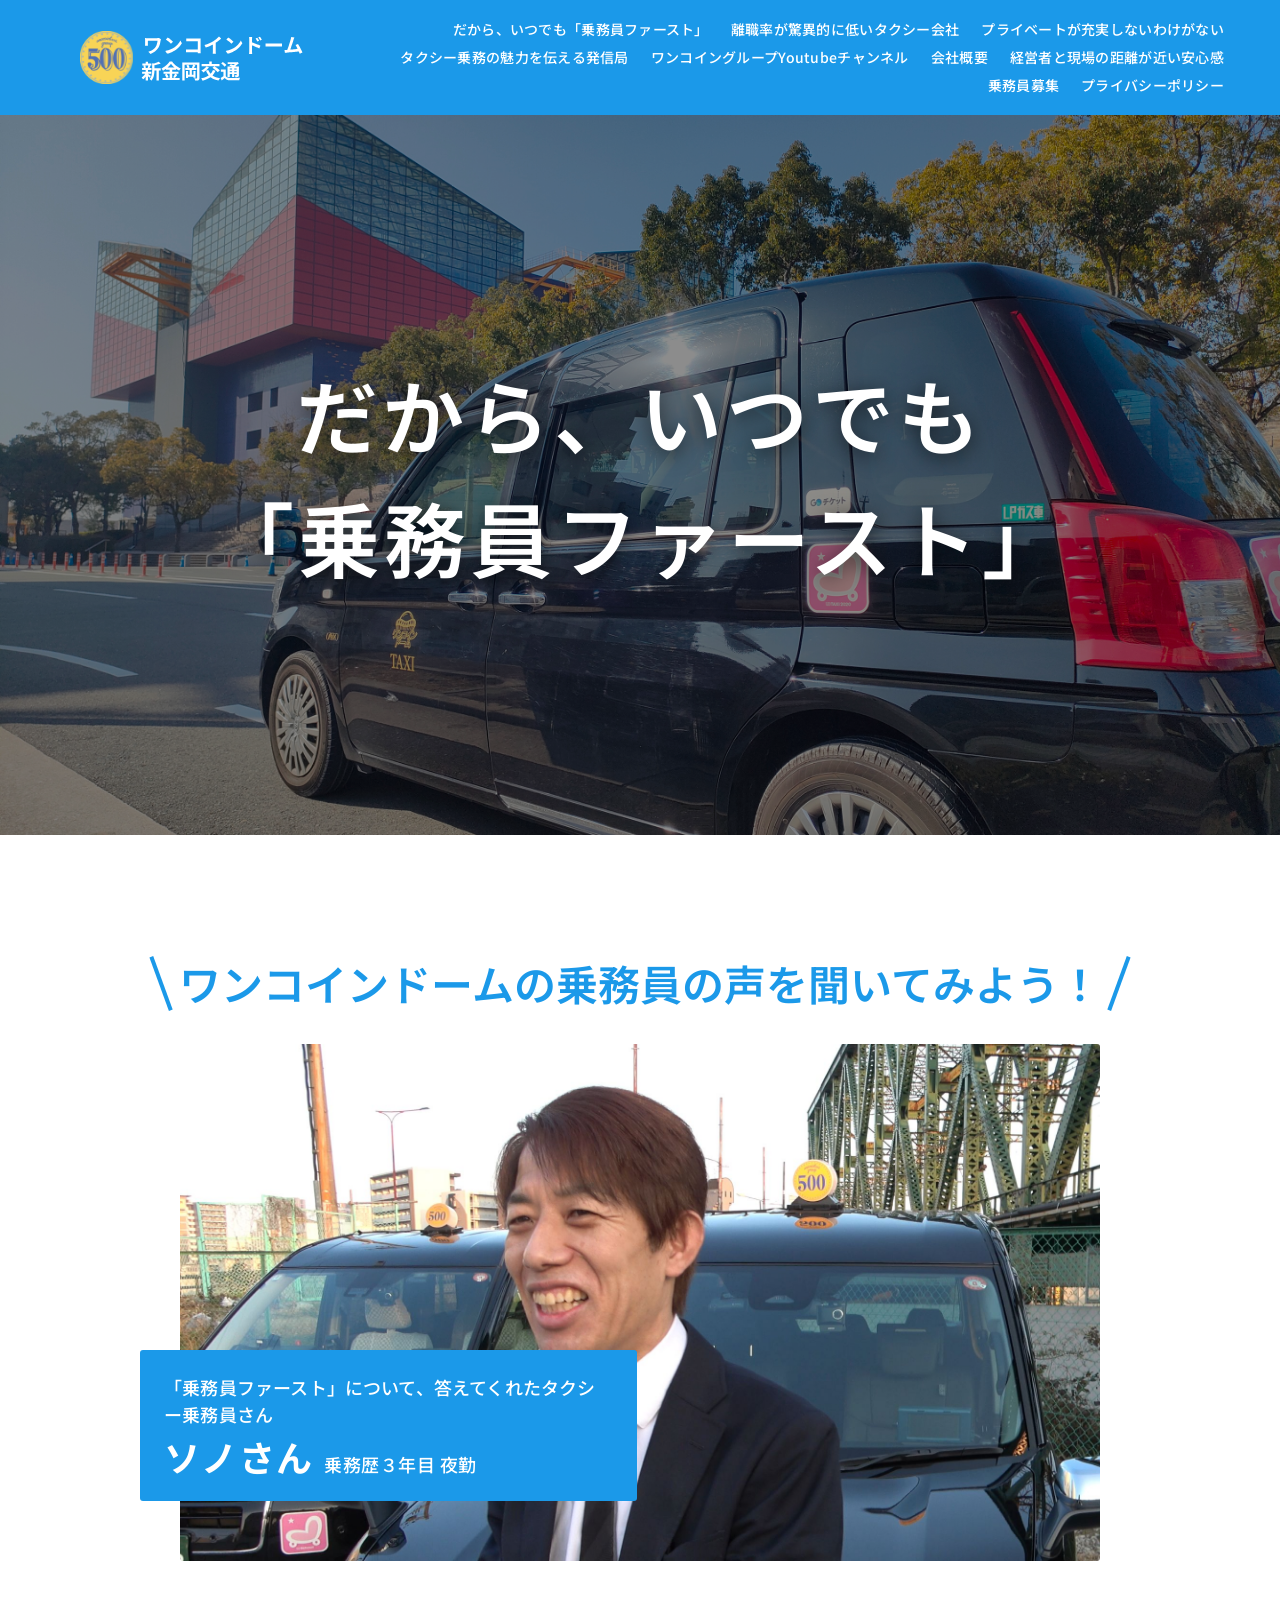
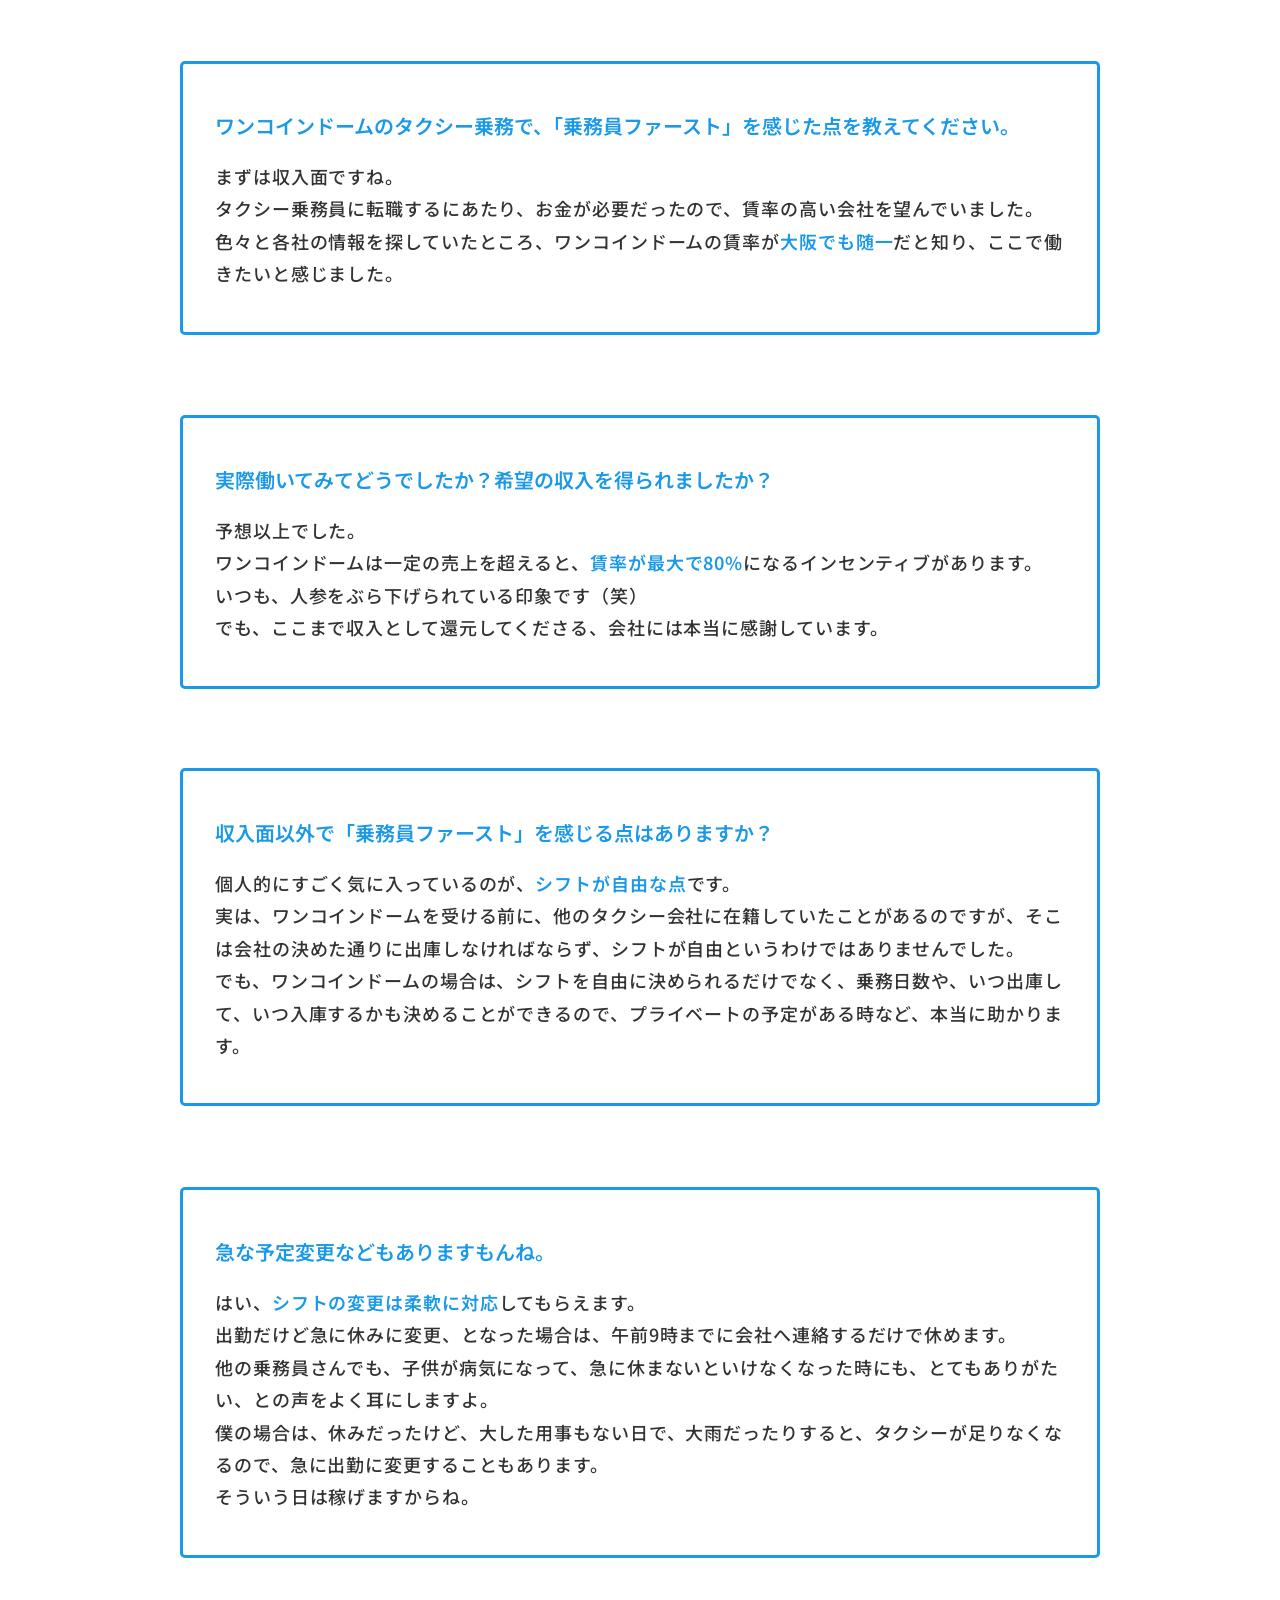
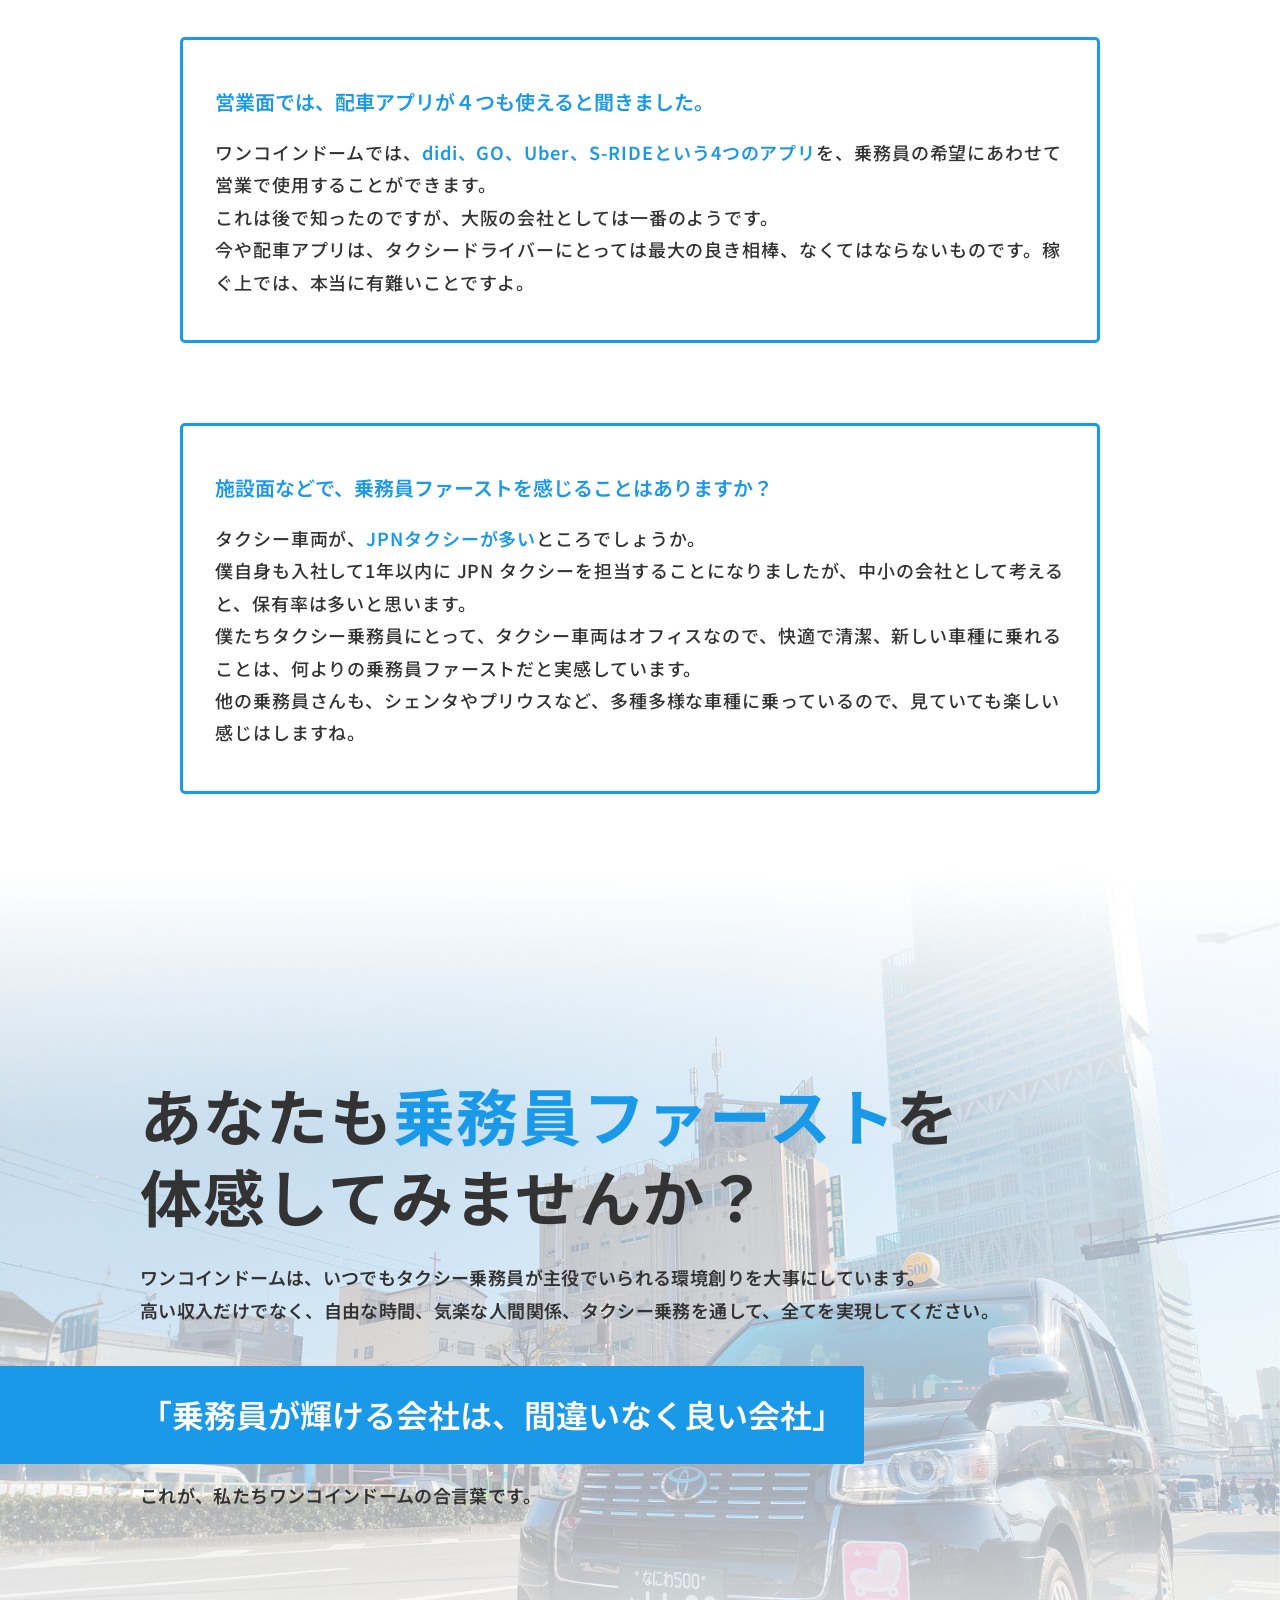
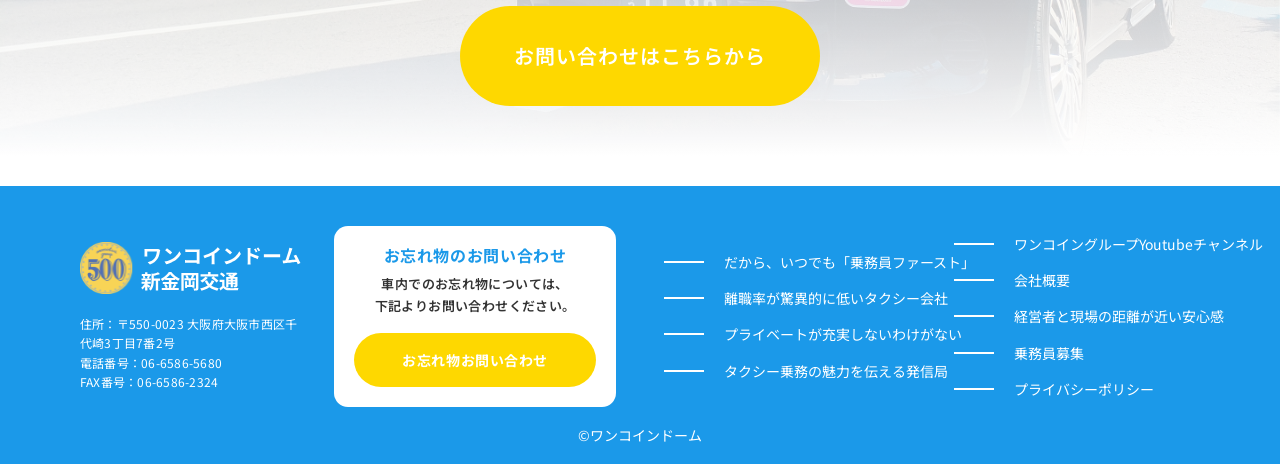
==== commit 7e5acd52: "修正部分UP" ====
--- a/crewfirst.html
+++ b/crewfirst.html
@@ -170,13 +170,30 @@
     <footer class="footer">
         <div class="footer_inner">
             <div class="footer_left">
-                <a href="index.html" class="footer__brand">
-                    <img src="img/1coin_logo.svg" alt="ワンコインドーム">
-                </a>
-                <div class="footer__contact">
-                    <p>住所：〒550-0023 大阪府大阪市西区千代崎3丁目7番2号</p>
-                    <p>電話番号：06-6586-5680</p>
-                    <p>FAX番号：06-6586-2324</p>
+                <div class="footer__info">
+                    <a href="index.html" class="footer__brand">
+                        <img src="img/1coin_logo.svg" alt="ワンコインドーム">
+                    </a>
+                    <div class="footer__contact">
+                        <p>
+                            住所：〒550-0023 大阪府大阪市西区千代崎3丁目7番2号
+                        </p>
+                        <p>電話番号：06-6586-5680</p>
+                        <p>FAX番号：06-6586-2324</p>
+                    </div>
+                </div>
+                <div class="footer-lost-item">
+                    <p class="footer-lost-item__title">
+                        お忘れ物のお問い合わせ
+                    </p>
+                    <p class="footer-lost-item__text">
+                        車内でのお忘れ物については、<br>
+                        下記よりお問い合わせください。
+                    </p>
+                    <a href="https://lin.ee/v2FwFp0" class="footer-lost-item__btn js-lost-item-line" target="_blank"
+                        rel="noopener noreferrer">
+                        お忘れ物お問い合わせ
+                    </a>
                 </div>
             </div>
             <nav class="footer_nav" aria-label="フッターナビゲーション">
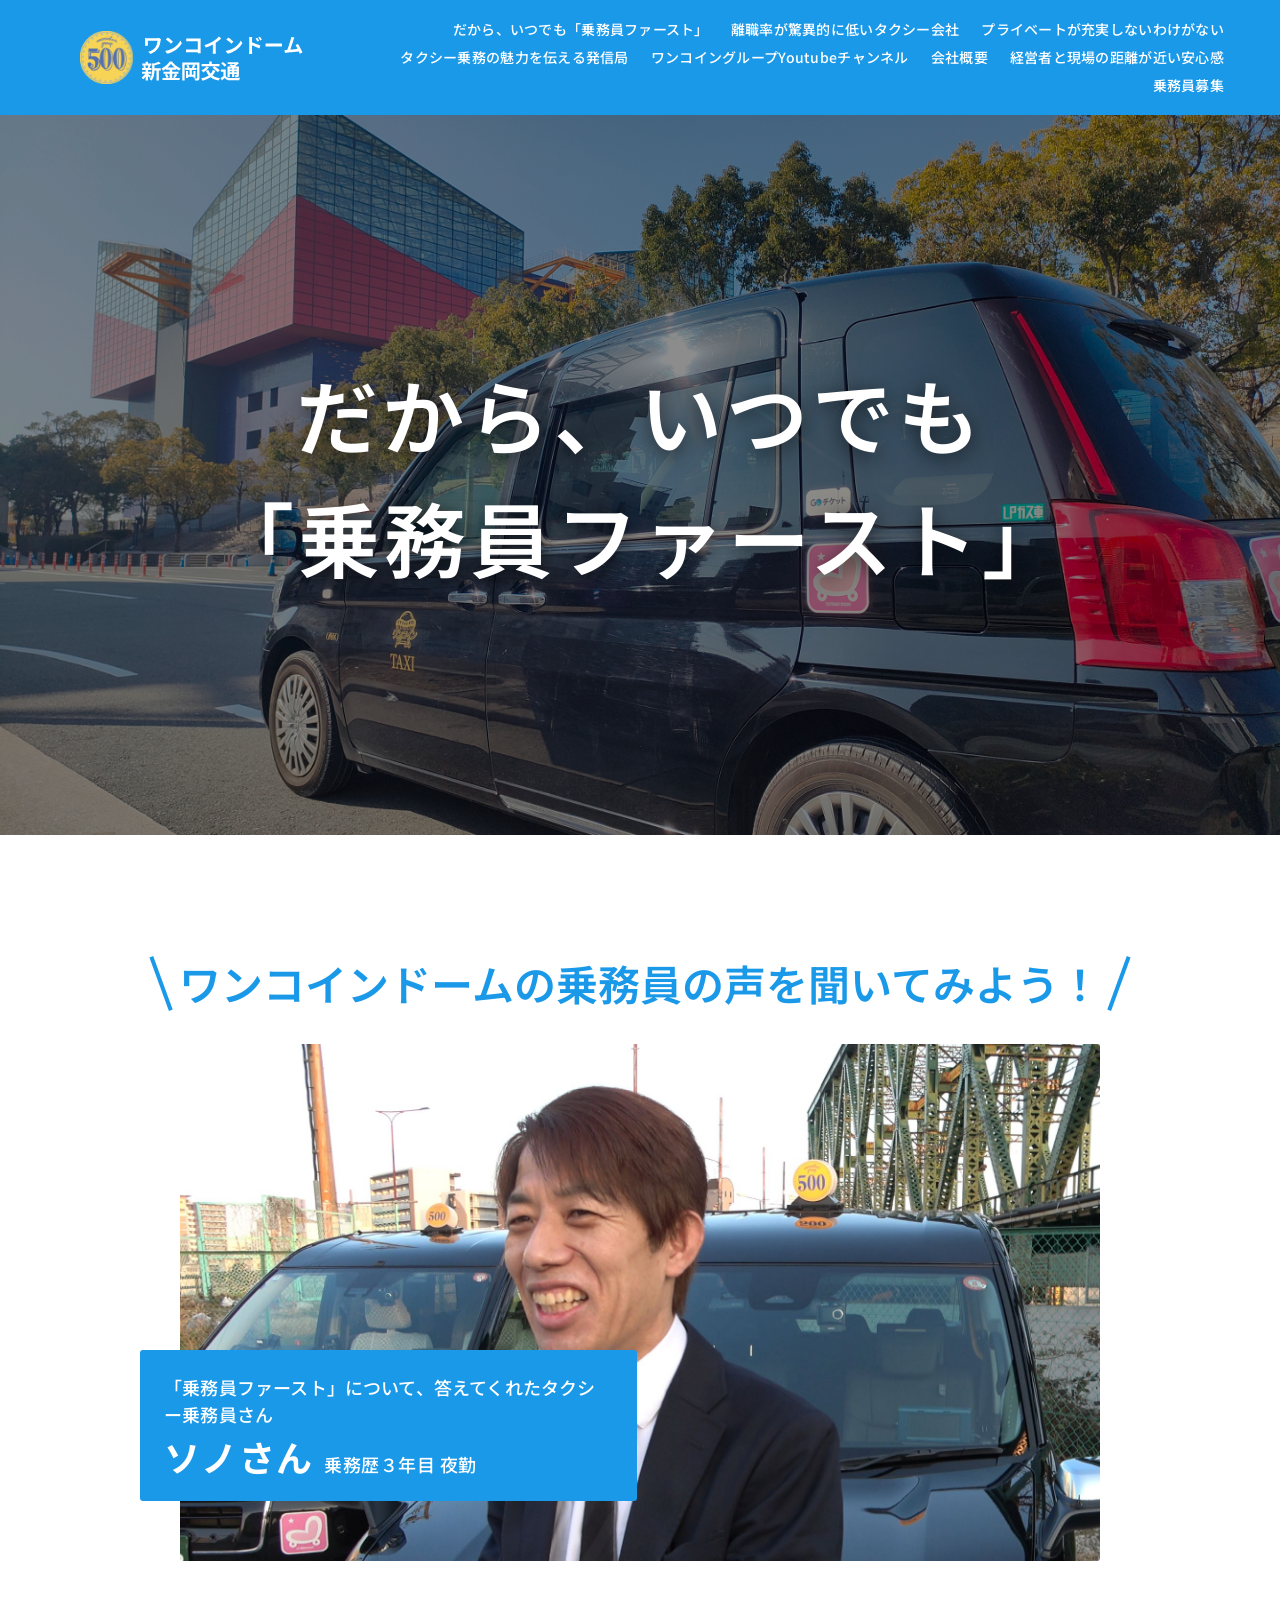
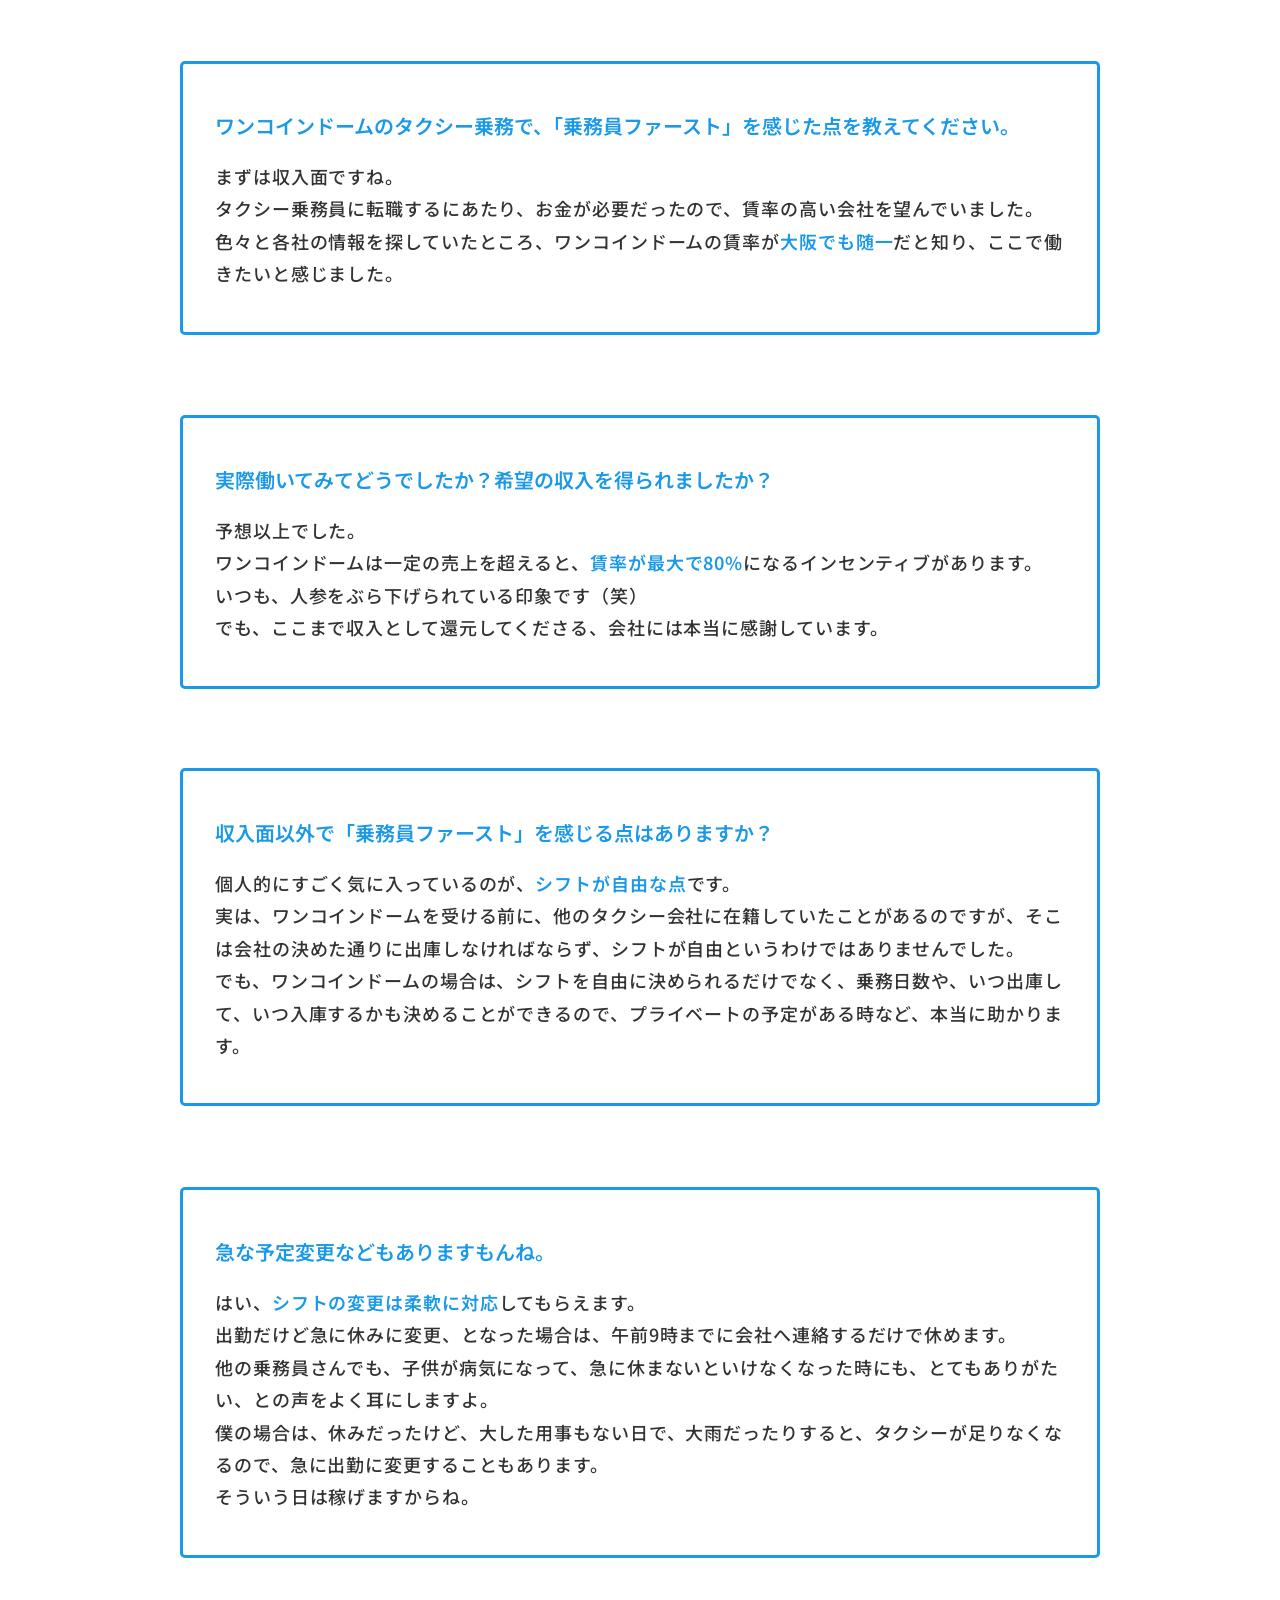
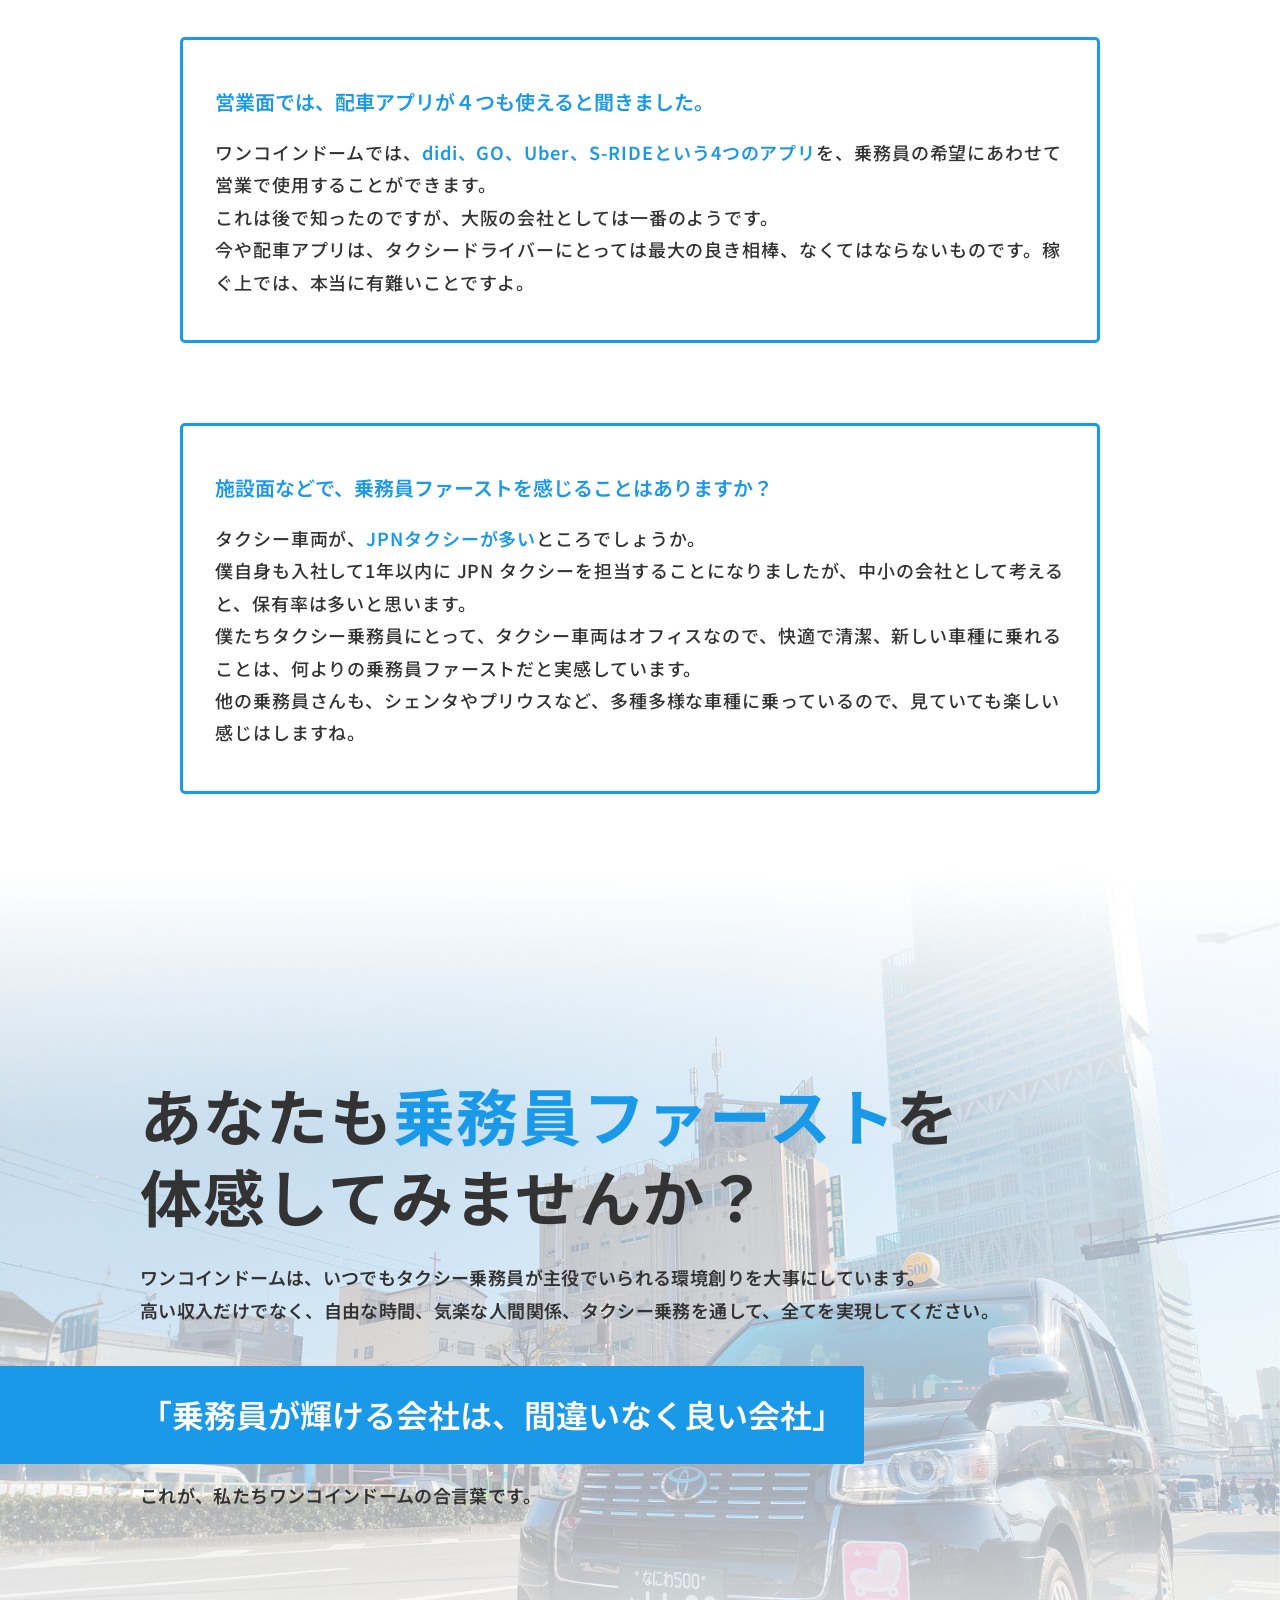
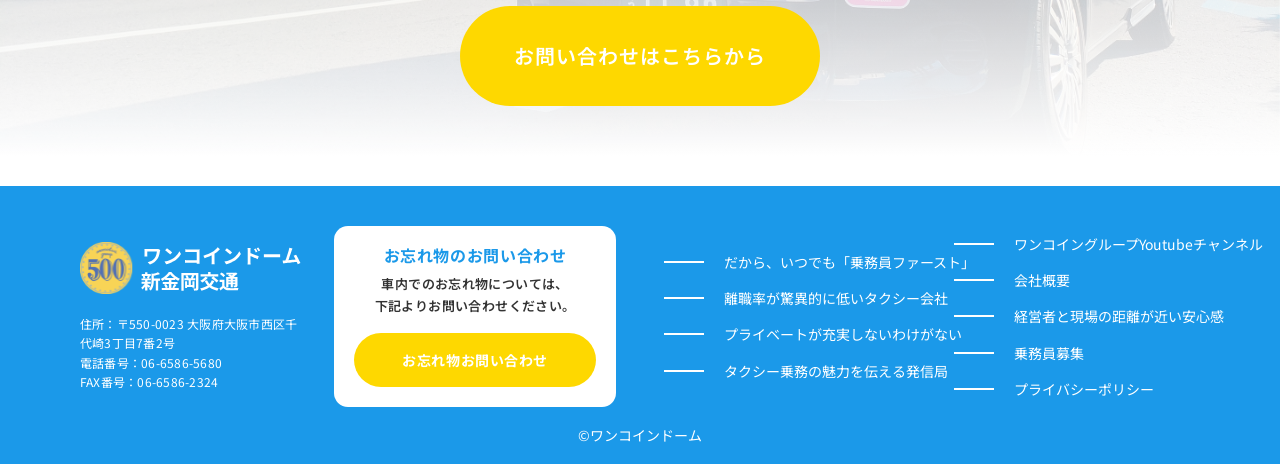
==== commit 6d07cae9: "リンク修正" ====
--- a/crewfirst.html
+++ b/crewfirst.html
@@ -74,8 +74,8 @@
                         <li><a href="workstyle.html">プライベートが充実しないわけがない</a></li>
                         <li><a href="media.html">タクシー乗務の魅力を伝える発信局</a></li>
                         <li><a href="https://www.youtube.com/@onecointaxi500">ワンコイングループYoutubeチャンネル</a></li>
-                        <li><a href="#company">会社概要</a></li>
-                        <li><a href="#close">経営者と現場の距離が近い安心感</a></li>
+                        <li><a href="index.html#company">会社概要</a></li>
+                        <li><a href="index.html#close">経営者と現場の距離が近い安心感</a></li>
                         <li><a class="js-contact-btn" href="https://1cointaxi.com/contact">乗務員募集</a></li>
                         <li class="sp"><a href="https://1cointaxi.com/privacy/">プライバシーポリシー</a></li>
                     </ul>
@@ -205,8 +205,8 @@
                 </ul>
                 <ul class="footer_list_2">
                     <li><a href="https://www.youtube.com/@onecointaxi500">ワンコイングループYoutubeチャンネル</a></li>
-                    <li><a href="#company">会社概要</a></li>
-                    <li><a href="#close">経営者と現場の距離が近い安心感</a></li>
+                    <li><a href="index.html#company">会社概要</a></li>
+                    <li><a href="index.html#close">経営者と現場の距離が近い安心感</a></li>
                     <li><a class="js-contact-btn" href="https://1cointaxi.com/contact">乗務員募集</a></li>
                     <li><a href="https://1cointaxi.com/privacy/">プライバシーポリシー</a></li>
                 </ul>
--- a/css/header.css
+++ b/css/header.css
@@ -1 +1 @@
-html,body{scroll-behavior:smooth;font-size:62.5%;font-family:"Noto Sans JP",sans-serif;overflow-x:clip}:root{--header-h: 80px}body{padding-top:var(--header-h)}img{width:100%;max-width:100%;height:auto}.visuallyhidden{position:absolute;clip:rect(1px, 1px, 1px, 1px);-webkit-clip-path:inset(0px 0px 99.9% 99.9%);clip-path:inset(0px 0px 99.9% 99.9%);overflow:hidden;height:1px;width:1px;padding:0;border:0}header{position:fixed;inset:0 0 auto 0;z-index:1000;background:#1b99e9}header::before{content:none}header #header-top{position:relative;z-index:1;display:flex;align-items:center;justify-content:space-between;padding:10px 12px;opacity:1;transform:none;animation:none}header .header__brand{display:flex;align-items:center;text-decoration:none}header .header__brand img{max-width:200px;height:auto}+html,body{scroll-behavior:smooth;font-size:62.5%;font-family:"Noto Sans JP",sans-serif;overflow-x:clip}:root{--header-h: 80px}body{padding-top:var(--header-h)}img{width:100%;max-width:100%;height:auto}.visuallyhidden{position:absolute;clip:rect(1px, 1px, 1px, 1px);-webkit-clip-path:inset(0px 0px 99.9% 99.9%);clip-path:inset(0px 0px 99.9% 99.9%);overflow:hidden;height:1px;width:1px;padding:0;border:0}header{position:fixed;inset:0 0 auto 0;z-index:1000;background:#1b99e9}header::before{content:none}header #header-top{position:relative;z-index:1;display:flex;align-items:center;justify-content:space-between;padding:10px 12px;opacity:1;transform:none;animation:none}header .header__brand{display:flex;align-items:center;text-decoration:none}header .header__brand img{max-width:200px;height:auto}.pc{display:none}.sp{display:block}
--- a/css/header_pc.css
+++ b/css/header_pc.css
@@ -1 +1 @@
-html,body{scroll-behavior:smooth;font-size:62.5%;font-family:"Noto Sans JP",sans-serif;overflow-x:clip}:root{--header-h: 80px}body{padding-top:var(--header-h)}img{width:100%;max-width:100%;height:auto}.visuallyhidden{position:absolute;clip:rect(1px, 1px, 1px, 1px);-webkit-clip-path:inset(0px 0px 99.9% 99.9%);clip-path:inset(0px 0px 99.9% 99.9%);overflow:hidden;height:1px;width:1px;padding:0;border:0}@media(min-width: 768px){header{position:fixed;inset:0 0 auto 0;z-index:1000;background:rgba(0,0,0,0);overflow:hidden}header::before{content:"";position:absolute;inset:0;background:#1b99e9;transform:scaleX(0);transform-origin:left;animation:header-wipe .8s cubic-bezier(0.22, 1, 0.36, 1) forwards;z-index:0}header #header-top{position:relative;z-index:1;max-width:1440px;margin:0 auto;padding:20px 80px;display:flex;align-items:center;gap:24px;opacity:0;transform:translateY(-10px);animation:header-items .55s ease-out forwards;animation-delay:.35s}header .header__brand{flex:1 0 20%;display:block;transition:opacity .3s ease}header .header__brand img{max-width:280px;width:100%;height:auto}header .header__brand:hover{opacity:.5}header .openbtn{display:none}header #g-nav{flex:1 0 80%;position:static;width:auto;height:auto;inset:auto;transform:none;background:rgba(0,0,0,0);transition:none;z-index:auto}header #g-nav.panelactive{right:auto}header #g-nav.panelactive #g-nav-list{position:static;width:auto;height:auto;overflow:visible}header #g-nav-list{width:100%}header #g-nav-list ul{position:static;display:flex;justify-content:flex-end;flex-wrap:wrap;gap:10px 22px;max-width:920px;margin-left:auto}header #g-nav li{text-align:left}header #g-nav li a{display:inline-block;padding:0;color:#fff;font-weight:500;font-size:14px;line-height:1.3;letter-spacing:.02em;white-space:nowrap;transition:opacity .4s ease,transform .4s ease}header #g-nav li a:hover{opacity:.7;transform:translateY(-2px)}@keyframes header-wipe{to{transform:scaleX(1)}}@keyframes header-items{to{opacity:1;transform:translateY(0)}}}+html,body{scroll-behavior:smooth;font-size:62.5%;font-family:"Noto Sans JP",sans-serif;overflow-x:clip}:root{--header-h: 80px}body{padding-top:var(--header-h)}img{width:100%;max-width:100%;height:auto}.visuallyhidden{position:absolute;clip:rect(1px, 1px, 1px, 1px);-webkit-clip-path:inset(0px 0px 99.9% 99.9%);clip-path:inset(0px 0px 99.9% 99.9%);overflow:hidden;height:1px;width:1px;padding:0;border:0}@media(min-width: 768px){header{position:fixed;inset:0 0 auto 0;z-index:1000;background:rgba(0,0,0,0);overflow:hidden}header::before{content:"";position:absolute;inset:0;background:#1b99e9;transform:scaleX(0);transform-origin:left;animation:header-wipe .8s cubic-bezier(0.22, 1, 0.36, 1) forwards;z-index:0}header #header-top{position:relative;z-index:1;max-width:1440px;margin:0 auto;padding:20px 80px;display:flex;align-items:center;gap:24px;opacity:0;transform:translateY(-10px);animation:header-items .55s ease-out forwards;animation-delay:.35s}header .header__brand{flex:1 0 20%;display:block;transition:opacity .3s ease}header .header__brand img{max-width:280px;width:100%;height:auto}header .header__brand:hover{opacity:.5}header .openbtn{display:none}header #g-nav{flex:1 0 80%;position:static;width:auto;height:auto;inset:auto;transform:none;background:rgba(0,0,0,0);transition:none;z-index:auto}header #g-nav.panelactive{right:auto}header #g-nav.panelactive #g-nav-list{position:static;width:auto;height:auto;overflow:visible}header #g-nav-list{width:100%}header #g-nav-list ul{position:static;display:flex;justify-content:flex-end;flex-wrap:wrap;gap:10px 22px;max-width:920px;margin-left:auto}header #g-nav li{text-align:left}header #g-nav li a{display:inline-block;padding:0;color:#fff;font-weight:500;font-size:14px;line-height:1.3;letter-spacing:.02em;white-space:nowrap;transition:opacity .4s ease,transform .4s ease}header #g-nav li a:hover{opacity:.7;transform:translateY(-2px)}@keyframes header-wipe{to{transform:scaleX(1)}}@keyframes header-items{to{opacity:1;transform:translateY(0)}}.pc{display:block}.sp{display:none}}
